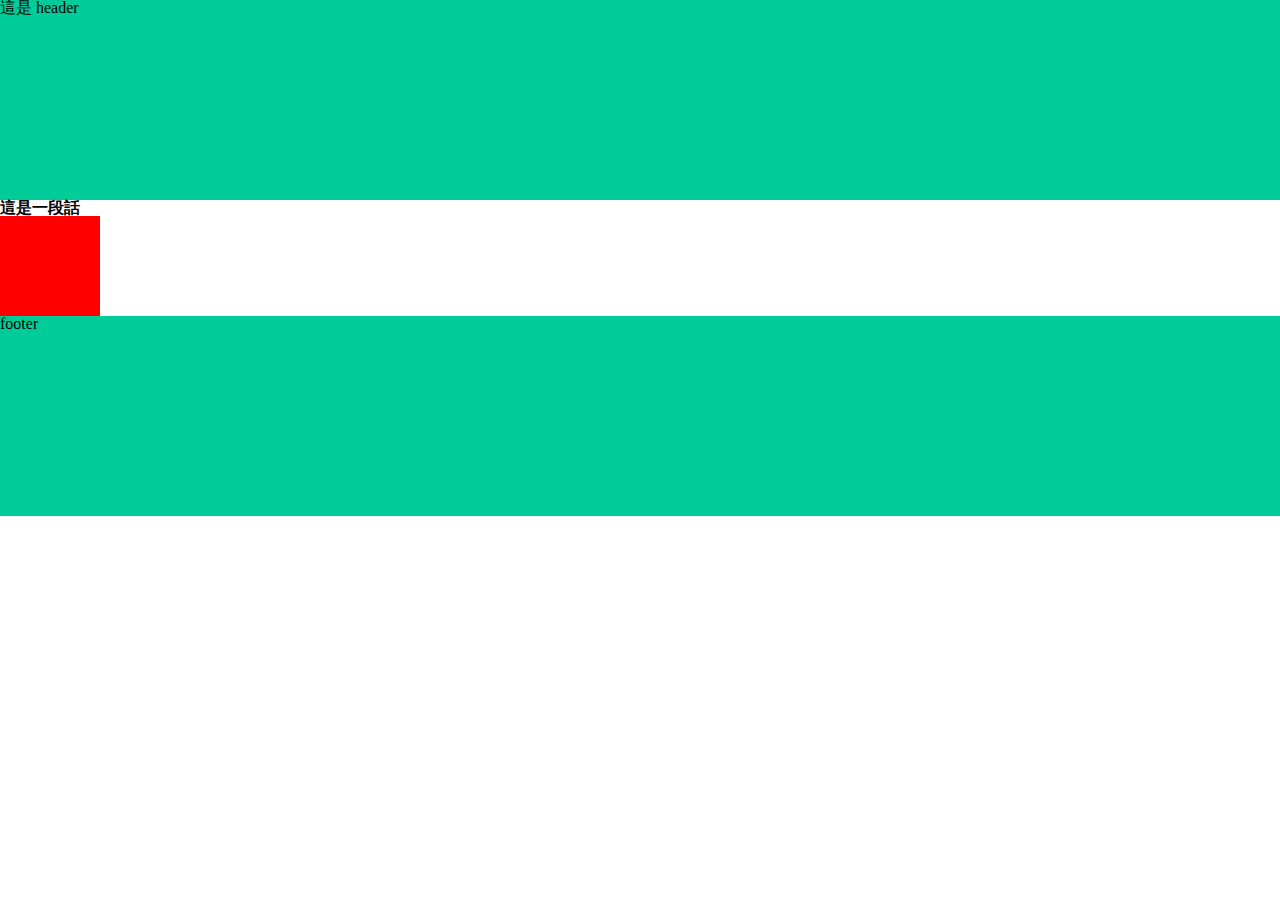
==== index.html @ 6df8971a "Update 2021-08-12T20:33:57.800Z" ====
<!DOCTYPE html>
<html lang="en">

<head>
  <meta charset="UTF-8">
  <meta name="viewport" content="width=device-width, initial-scale=1.0">
  <meta http-equiv="X-UA-Compatible" content="ie=edge">
  <title>首頁</title>
  <link rel="stylesheet" href="./assets/style/all.css">
</head>

<body>
  <header class="header">
    這是 header
  </header>

  
<h1>
  這是一段話
</h1>

<div class="box"></div>

  <footer class="footer">
    footer
  </footer>
  <script src="./assets/js/vendors.js"></script>
  <script src="./assets/js/all.js"></script>
</body>

</html>
---- assets/style/all.css ----
/*
html5doctor.com Reset Stylesheet
v1.6.1
Last Updated: 2010-09-17
Author: Richard Clark - http://richclarkdesign.com
Twitter: @rich_clark
*/
html, body, div, span, object, iframe,
h1, h2, h3, h4, h5, h6, p, blockquote, pre,
abbr, address, cite, code,
del, dfn, em, img, ins, kbd, q, samp,
small, strong, sub, sup, var,
b, i,
dl, dt, dd, ol, ul, li,
fieldset, form, label, legend,
table, caption, tbody, tfoot, thead, tr, th, td,
article, aside, canvas, details, figcaption, figure,
footer, header, hgroup, menu, nav, section, summary,
time, mark, audio, video {
  margin: 0;
  padding: 0;
  border: 0;
  outline: 0;
  font-size: 100%;
  vertical-align: baseline;
  background: transparent; }

body {
  line-height: 1; }

article, aside, details, figcaption, figure,
footer, header, hgroup, menu, nav, section {
  display: block; }

nav ul {
  list-style: none; }

blockquote, q {
  quotes: none; }

blockquote:before, blockquote:after,
q:before, q:after {
  content: '';
  content: none; }

a {
  margin: 0;
  padding: 0;
  font-size: 100%;
  vertical-align: baseline;
  background: transparent; }

/* change colours to suit your needs */
ins {
  background-color: #ff9;
  color: #000;
  text-decoration: none; }

/* change colours to suit your needs */
mark {
  background-color: #ff9;
  color: #000;
  font-style: italic;
  font-weight: bold; }

del {
  text-decoration: line-through; }

abbr[title], dfn[title] {
  border-bottom: 1px dotted;
  cursor: help; }

table {
  border-collapse: collapse;
  border-spacing: 0; }

/* change border colour to suit your needs */
hr {
  display: block;
  height: 1px;
  border: 0;
  border-top: 1px solid #cccccc;
  margin: 1em 0;
  padding: 0; }

input, select {
  vertical-align: middle; }

*, *::after, *::before {
  -webkit-box-sizing: border-box;
          box-sizing: border-box; }

.header {
  height: 200px;
  background-color: #00cc99; }

.footer {
  height: 200px;
  background-color: #00cc99; }

.box {
  width: 100px;
  height: 100px;
  background-color: red;
  display: -webkit-box;
  display: -ms-flexbox;
  display: flex;
  -webkit-transition: all 0.5s;
  -o-transition: all 0.5s;
  transition: all 0.5s; }
  .box:hover {
    width: 200px;
    background-color: #00cc99; }

/*# sourceMappingURL=all.css.map */
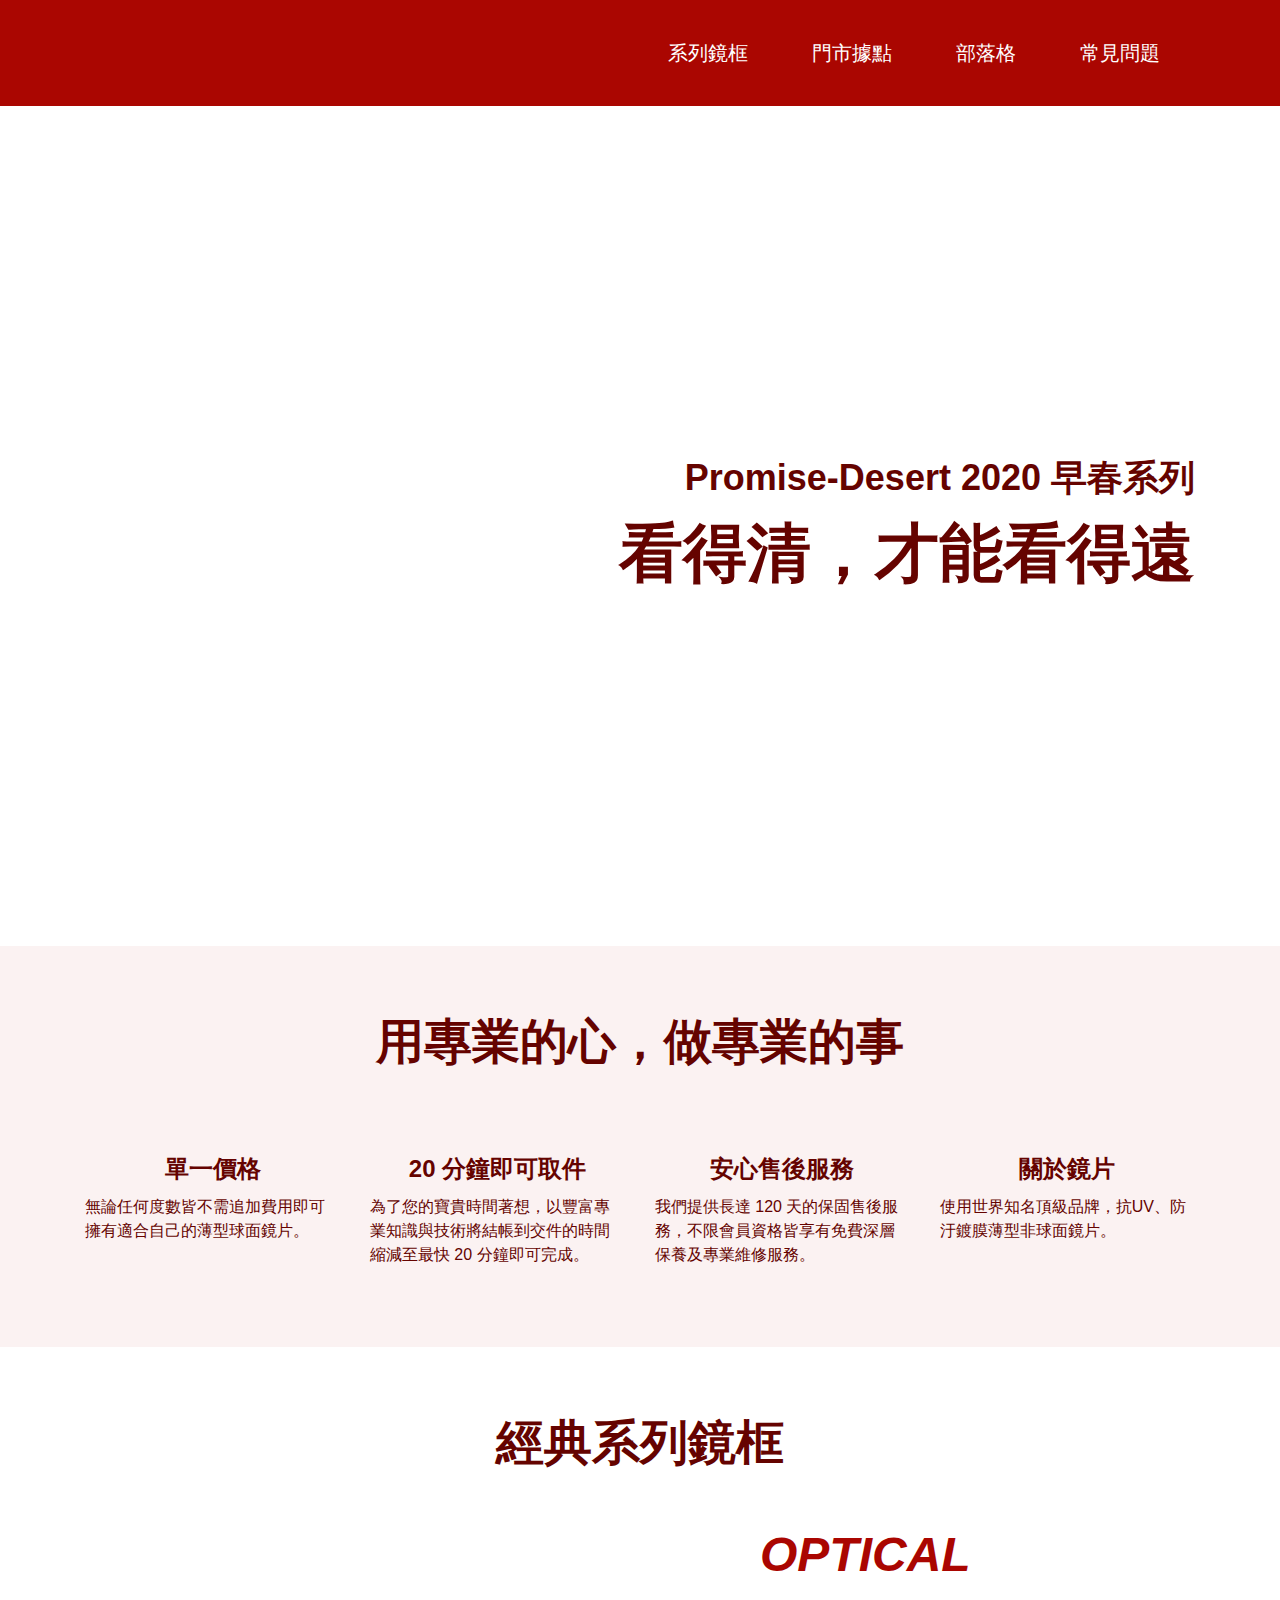
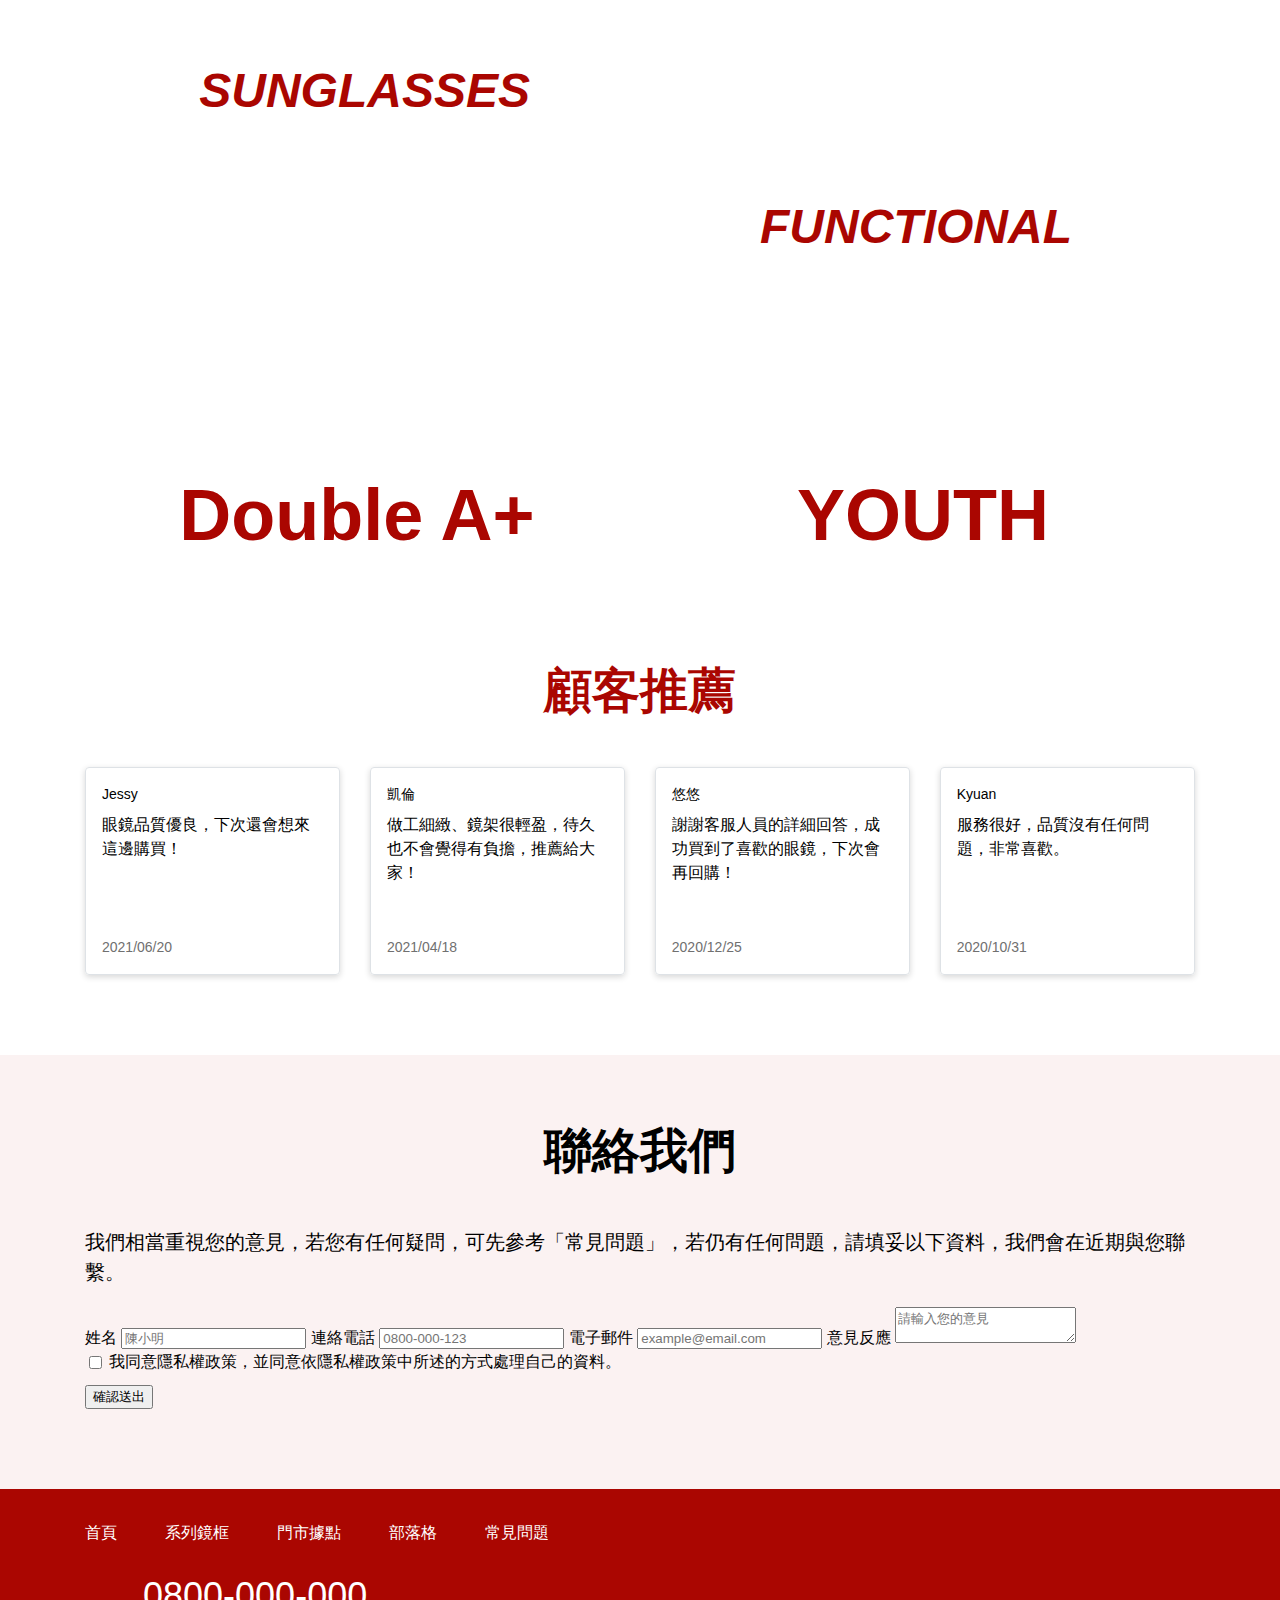
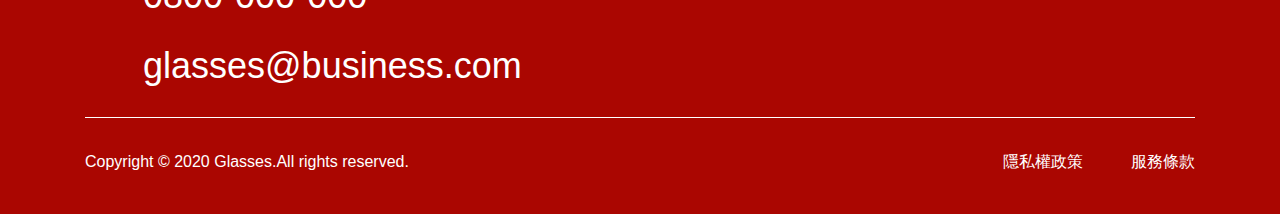
==== commit 73f0f267: "Update 2021-08-19T01:27:53.768Z" ====
--- a/index.html
+++ b/index.html
@@ -10,19 +10,211 @@
 </head>
 
 <body>
-  <header class="header">
-    這是 header
+  <header class="header d-f jc-sb ai-c fd-sm-c text-white">
+    <a class="logo" href="/index.html">
+      <img src="https://raw.githubusercontent.com/hexschool/webLayoutTraining1st/master/week3/logo.png" alt="">
+    </a>
+    <nav>
+      <ul class="menu d-f fxw-w text-center">
+        <li><a href="#">系列鏡框</a></li>
+        <li><a href="#">門市據點</a></li>
+        <li><a href="#">部落格</a></li>
+        <li><a href="#">常見問題</a></li>
+      </ul>
+    </nav>
   </header>
 
   
-<h1>
-  這是一段話
-</h1>
-
-<div class="box"></div>
-
-  <footer class="footer">
-    footer
+<!-- banner -->
+<div class="banner text-second-color">
+  <div class="container d-f fd-c jc-c ai-fe h-100">
+    <h3 class="h3">Promise-Desert 2020 早春系列</h3>
+    <h1 class="h1 fw-b">看得清，才能看得遠</h1>
+  </div>
+</div>
+
+<!-- profession -->
+<div class="profession text-center bgc-primary pt-30 pb-40">
+  <div class="container text-second-color">
+    <h2 class="h2 mb-24">用專業的心，做專業的事</h2>
+    <ul class="d-f jc-sb">
+      <li>
+        <img src="https://raw.githubusercontent.com/hexschool/webLayoutTraining1st/master/week3/icon-dollar.svg" alt="">
+        <h4 class="h4">單一價格</h4>
+        <p>無論任何度數皆不需追加費用即可擁有適合自己的薄型球面鏡片。</p>
+      </li>
+      <li>
+        <img src="https://raw.githubusercontent.com/hexschool/webLayoutTraining1st/master/week3/icon-clock.svg" alt="">
+        <h4 class="h4">20 分鐘即可取件</h4>
+        <p>為了您的寶貴時間著想，以豐富專業知識與技術將結帳到交件的時間縮減至最快 20 分鐘即可完成。</p>
+      </li>
+      <li>
+        <img src="https://raw.githubusercontent.com/hexschool/webLayoutTraining1st/master/week3/icon-heart.svg" alt="">
+        <h4 class="h4">安心售後服務</h4>
+        <p>我們提供長達 120 天的保固售後服務，不限會員資格皆享有免費深層保養及專業維修服務。</p>
+      </li>
+      <li>
+        <img src="https://raw.githubusercontent.com/hexschool/webLayoutTraining1st/master/week3/icon-glasses.svg" alt="">
+        <h4 class="h4">關於鏡片</h4>
+        <p>使用世界知名頂級品牌，抗UV、防汙鍍膜薄型非球面鏡片。</p>
+      </li>
+    </ul>
+  </div>
+</div>
+
+<!-- product -->
+<div class="container text-center pt-30 pb-40">
+  <h2 class="h2 text-second-color mb-20 fw-900">經典系列鏡框</h2>
+  <ul class="text-primary-color product">
+    <li class="mb-32 d-f jc-fs ai-c">
+      <img class="pic mr-15" src="https://raw.githubusercontent.com/hexschool/webLayoutTraining1st/master/week3/product-1.png" alt="">
+      <h2 class="h2 fs-i fw-900  d-f ai-c">
+        <img class="mr-5" src="https://raw.githubusercontent.com/hexschool/webLayoutTraining1st/master/week3/icon-diamond.svg" alt="">
+        OPTICAL
+      </h2>
+    </li>
+    <li class="mb-32 d-f fd-rr jc-fs ai-c">
+      <img class="pic" src="https://raw.githubusercontent.com/hexschool/webLayoutTraining1st/master/week3/product-2.png" alt="">
+      <h2 class="h2 fs-i mr-15 fw-900 d-f ai-c">
+        <img class="mr-5" src="https://raw.githubusercontent.com/hexschool/webLayoutTraining1st/master/week3/icon-sun.svg" alt="">
+        SUNGLASSES
+      </h2>
+    </li>
+    <li class="d-f jc-fs ai-c">
+      <img class="pic mr-15" src="https://raw.githubusercontent.com/hexschool/webLayoutTraining1st/master/week3/product-3.png" alt="">
+      <h2 class="h2 fs-i fw-900 d-f ai-c">
+        <img class="mr-5" src="https://raw.githubusercontent.com/hexschool/webLayoutTraining1st/master/week3/icon-thunder.svg" alt="">
+        FUNCTIONAL
+      </h2>
+    </li>
+  </ul>
+</div>
+
+<!-- design -->
+<div class="design">
+  <div class="container text-center pt-30 pb-40">
+    <h2 class="h2 text-white mb-20">聯名設計鏡框</h2>
+    <ul class="d-f jc-sb text-center text-primary-color">
+      <li class="fw-b">
+        <img src="https://hexschool.github.io/webLayoutTraining1st/week3/product-8.png" alt="">
+        <p>Double A+</p>
+      </li>
+      <li class="fw-b">
+        <img src="https://hexschool.github.io/webLayoutTraining1st/week3/product-9.png" alt="">
+        <p>YOUTH</p>
+      </li>
+    </ul>
+  </div>
+</div>
+
+<!-- customer -->
+<div class="container text-center pt-30 pb-40">
+  <h2 class="h2 mb-20 text-primary-color">顧客推薦</h2>
+  <ul class="d-f jc-sb">
+    <li class="card">
+      <img class="card-img-top" src="https://raw.githubusercontent.com/hexschool/webLayoutTraining1st/master/week3/rec-1.png" alt="">
+      <div class="card-body">
+        <div class="card-text">
+          <p class="card-title">Jessy</p>
+          <p>眼鏡品質優良，下次還會想來這邊購買！</p>
+        </div>
+        <p class="card-date">2021/06/20</p>
+      </div>
+    </li>
+    <li class="card">
+      <img class="card-img-top" src="https://raw.githubusercontent.com/hexschool/webLayoutTraining1st/master/week3/rec-2.png" alt="">
+      <div class="card-body">
+        <div class="card-text">
+          <p class="card-title">凱倫</p>
+          <p>做工細緻、鏡架很輕盈，待久也不會覺得有負擔，推薦給大家！</p>
+        </div>
+        <p class="card-date">2021/04/18</p>
+      </div>
+    </li>
+    <li class="card">
+      <img class="card-img-top" src="https://raw.githubusercontent.com/hexschool/webLayoutTraining1st/master/week3/rec-3.png" alt="">
+      <div class="card-body">
+        <div class="card-text">
+          <p class="card-title">悠悠</p>
+          <p>謝謝客服人員的詳細回答，成功買到了喜歡的眼鏡，下次會再回購！</p>
+        </div>
+        <p class="card-date">2020/12/25</p>
+      </div>
+    </li>
+    <li class="card">
+      <img class="card-img-top" src="https://raw.githubusercontent.com/hexschool/webLayoutTraining1st/master/week3/rec-4.png" alt="">
+      <div class="card-body">
+        <div class="card-text">
+          <p class="card-title">Kyuan</p>
+          <p>服務很好，品質沒有任何問題，非常喜歡。</p>
+        </div>
+        <p class="card-date">2020/10/31</p>
+      </div>
+    </li>
+  </ul>
+</div>
+
+<!-- contact us -->
+<div class="bgc-primary">
+  <div class="container pt-30 pb-40">
+    <h2 class="h2 text-center mb-20">聯絡我們</h2>
+    <p class="mb-10 h5">我們相當重視您的意見，若您有任何疑問，可先參考「常見問題」，若仍有任何問題，請填妥以下資料，我們會在近期與您聯繫。</p>
+      <form>
+        <fieldset>
+          <label for="name" class="f_size">姓名</label>
+          <input type="text" id="name" placeholder="陳小明">
+          <label for="tel" class="f_size">連絡電話</label>
+          <input type="tel" id="tel" placeholder="0800-000-123">
+          <label for="mail" class="f_size">電子郵件</label>
+          <input type="email" id="mail" placeholder="example@email.com">
+          <label for="contact-text" class="f_size">意見反應</label>
+          <textarea name="" id="contact-text" placeholder="請輸入您的意見"></textarea>
+          <div class="contact_checkbox mb-5">
+            <input type="checkbox" id="contact-check">
+            <label for="contact-check" class="contact_checkbox f_size">我同意隱私權政策，並同意依隱私權政策中所述的方式處理自己的資料。</label>
+          </div>
+          <div class="contact_btn_box">
+            <button type="submit" class="contact_btn f_size">確認送出</button>
+          </div>
+        </fieldset>
+      </form>
+  </div>
+</div>
+
+  <footer class="footer text-white">
+    <div class="container">
+      <div class="footer-content d-f jc-sb fxw-w fd-sm-rr mb-16 mb-md-12 ">
+        <ul class="footer-menu d-f ai-c ">
+          <li><a href="/index.html">首頁</a></li>
+          <li><a href="">系列鏡框</a></li>
+          <li><a href="">門市據點</a></li>
+          <li><a href="">部落格</a></li>
+          <li><a href="">常見問題</a></li>
+        </ul>
+        <ul class="footer-icon d-f">
+          <li><a href="#"><img src="https://raw.githubusercontent.com/hexschool/webLayoutTraining1st/master/week3/icon-fb.svg" alt=""></a></li>
+          <li><a href="#"><img src="https://raw.githubusercontent.com/hexschool/webLayoutTraining1st/master/week3/icon-ig.svg" alt=""></a></li>
+          <li><a href="#"><img src="https://raw.githubusercontent.com/hexschool/webLayoutTraining1st/master/week3/icon-line.svg" alt=""></a></li>
+        </ul>
+        <ul class="footer-contact py-12 pt-sm-0 pb-sm-12">
+          <li class="d-f ai-c mb-8 mb-md-6">
+            <img src="https://raw.githubusercontent.com/hexschool/webLayoutTraining1st/master/week3/icon-phone.svg" alt="">
+            <a href="tel:0800-000-000">0800-000-000</a>
+          </li>
+          <li class="d-f ai-c">
+            <img src="https://raw.githubusercontent.com/hexschool/webLayoutTraining1st/master/week3/icon-mail.svg" alt="">
+            <a href="mailto:glasses@business.com">glasses@business.com</a>
+          </li>
+        </ul>
+      </div>
+      <div class="footer-declaration d-f jc-sb fd-sm-c">
+        <p class="mb-sm-4">Copyright © 2020 Glasses.All rights reserved.</p>
+        <ul class="footer-term d-f fd-sm-c">
+          <li class="mr-24 mr-md-12 mb-sm-4"><a href="#">隱私權政策</a></li>
+          <li><a href="#">服務條款</a></li>
+        </ul>
+      </div>
+    </div>
   </footer>
   <script src="./assets/js/vendors.js"></script>
   <script src="./assets/js/all.js"></script>
--- a/assets/style/all.css
+++ b/assets/style/all.css
@@ -90,26 +90,4529 @@
   -webkit-box-sizing: border-box;
           box-sizing: border-box; }
 
-.header {
-  height: 200px;
-  background-color: #00cc99; }
-
-.footer {
-  height: 200px;
-  background-color: #00cc99; }
-
-.box {
-  width: 100px;
-  height: 100px;
-  background-color: red;
+/* color */
+/* font-size */
+/* space */
+*, *::after, *::before {
+  -webkit-box-sizing: border-box;
+          box-sizing: border-box; }
+
+body {
+  font-family: 'Roboto', 'Noto Sans TC', sans-serif;
+  font-weight: 400;
+  line-height: 1.5; }
+
+h1, h2, h3, h4, h5, h6 {
+  line-height: 1.2; }
+
+img {
+  display: block;
+  max-width: 100%;
+  height: auto; }
+
+a {
+  display: block;
+  text-decoration: none; }
+
+ol, ul {
+  list-style: none; }
+
+.card {
+  width: 23%;
+  position: relative;
   display: -webkit-box;
   display: -ms-flexbox;
   display: flex;
-  -webkit-transition: all 0.5s;
-  -o-transition: all 0.5s;
-  transition: all 0.5s; }
-  .box:hover {
-    width: 200px;
-    background-color: #00cc99; }
+  -webkit-box-orient: vertical;
+  -webkit-box-direction: normal;
+      -ms-flex-direction: column;
+          flex-direction: column;
+  word-wrap: break-word;
+  -webkit-box-shadow: 0px 2px 6px #00000029;
+          box-shadow: 0px 2px 6px #00000029;
+  border: 1px solid #DEE2E6;
+  border-radius: 4px;
+  text-align: left; }
+  .card-img-top {
+    width: 100%; }
+  .card-body {
+    padding: 1rem;
+    -webkit-box-flex: 1;
+        -ms-flex-positive: 1;
+            flex-grow: 1;
+    display: -webkit-box;
+    display: -ms-flexbox;
+    display: flex;
+    -webkit-box-orient: vertical;
+    -webkit-box-direction: normal;
+        -ms-flex-direction: column;
+            flex-direction: column;
+    -webkit-box-pack: justify;
+        -ms-flex-pack: justify;
+            justify-content: space-between; }
+  .card-text {
+    margin-bottom: 3.25rem; }
+  .card-title {
+    font-size: 0.875rem;
+    line-height: 21px;
+    margin-bottom: 0.5rem; }
+  .card-date {
+    font-size: 0.875rem;
+    line-height: 21px;
+    color: #707070; }
+
+/** color **/
+.text-white {
+  color: #ffffff; }
+
+.text-black {
+  color: #000000; }
+
+.text-primary-color {
+  color: #AA0601; }
+
+.text-second-color {
+  color: #650300; }
+
+/** background-color **/
+.bgc-primary {
+  background-color: #FBF2F2; }
+
+.d-f {
+  display: -webkit-box;
+  display: -ms-flexbox;
+  display: flex; }
+
+.fxw-w {
+  -ms-flex-wrap: wrap;
+      flex-wrap: wrap; }
+
+.fd-c {
+  -webkit-box-orient: vertical;
+  -webkit-box-direction: normal;
+      -ms-flex-direction: column;
+          flex-direction: column; }
+
+.fd-rr {
+  -webkit-box-orient: horizontal;
+  -webkit-box-direction: reverse;
+      -ms-flex-direction: row-reverse;
+          flex-direction: row-reverse; }
+
+.jc-c {
+  -webkit-box-pack: center;
+      -ms-flex-pack: center;
+          justify-content: center; }
+
+.jc-fs {
+  -webkit-box-pack: start;
+      -ms-flex-pack: start;
+          justify-content: flex-start; }
+
+.jc-sa {
+  -ms-flex-pack: distribute;
+      justify-content: space-around; }
+
+.jc-sb {
+  -webkit-box-pack: justify;
+      -ms-flex-pack: justify;
+          justify-content: space-between; }
+
+.ai-c {
+  -webkit-box-align: center;
+      -ms-flex-align: center;
+          align-items: center; }
+
+.ai-fe {
+  -webkit-box-align: end;
+      -ms-flex-align: end;
+          align-items: flex-end; }
+
+@media (max-width: 375px) {
+  .fd-sm-c {
+    -webkit-box-orient: vertical;
+    -webkit-box-direction: normal;
+        -ms-flex-direction: column;
+            flex-direction: column; }
+  .fd-sm-rr {
+    -webkit-box-orient: horizontal;
+    -webkit-box-direction: reverse;
+        -ms-flex-direction: row-reverse;
+            flex-direction: row-reverse; } }
+
+.fw-900 {
+  font-weight: 900; }
+
+.fw-b {
+  font-weight: bold; }
+
+.fs-i {
+  font-style: italic; }
+
+.h1 {
+  font-size: 4rem;
+  line-height: 96px; }
+
+.h2 {
+  font-size: 3rem;
+  line-height: 72px; }
+
+.h3 {
+  font-size: 2.25rem;
+  line-height: 54px; }
+
+.h4 {
+  font-size: 1.5rem;
+  line-height: 36px; }
+
+.h5 {
+  font-size: 1.25rem;
+  line-height: 30px; }
+
+.container {
+  max-width: 1140px;
+  padding: 0 15px;
+  margin: 0 auto; }
+
+.h-100 {
+  height: 100%; }
+
+@media (max-width: 768px) {
+  .container {
+    max-width: 690px;
+    margin: 0 auto; } }
+
+@media (max-width: 375px) {
+  .container {
+    max-width: 345px;
+    margin: 0 auto; } }
+
+.m-0-a {
+  margin: 0 auto; }
+
+.pt-0,
+.py-0 {
+  padding-top: 0rem; }
+
+.pb-0,
+.py-0 {
+  padding-bottom: 0rem; }
+
+.pl-0,
+.px-0 {
+  padding-left: 0rem; }
+
+.pr-0,
+.px-0 {
+  padding-right: 0rem; }
+
+.pt-1,
+.py-1 {
+  padding-top: 0.125rem; }
+
+.pb-1,
+.py-1 {
+  padding-bottom: 0.125rem; }
+
+.pl-1,
+.px-1 {
+  padding-left: 0.125rem; }
+
+.pr-1,
+.px-1 {
+  padding-right: 0.125rem; }
+
+.pt-2,
+.py-2 {
+  padding-top: 0.25rem; }
+
+.pb-2,
+.py-2 {
+  padding-bottom: 0.25rem; }
+
+.pl-2,
+.px-2 {
+  padding-left: 0.25rem; }
+
+.pr-2,
+.px-2 {
+  padding-right: 0.25rem; }
+
+.pt-3,
+.py-3 {
+  padding-top: 0.375rem; }
+
+.pb-3,
+.py-3 {
+  padding-bottom: 0.375rem; }
+
+.pl-3,
+.px-3 {
+  padding-left: 0.375rem; }
+
+.pr-3,
+.px-3 {
+  padding-right: 0.375rem; }
+
+.pt-4,
+.py-4 {
+  padding-top: 0.5rem; }
+
+.pb-4,
+.py-4 {
+  padding-bottom: 0.5rem; }
+
+.pl-4,
+.px-4 {
+  padding-left: 0.5rem; }
+
+.pr-4,
+.px-4 {
+  padding-right: 0.5rem; }
+
+.pt-5,
+.py-5 {
+  padding-top: 0.625rem; }
+
+.pb-5,
+.py-5 {
+  padding-bottom: 0.625rem; }
+
+.pl-5,
+.px-5 {
+  padding-left: 0.625rem; }
+
+.pr-5,
+.px-5 {
+  padding-right: 0.625rem; }
+
+.pt-6,
+.py-6 {
+  padding-top: 0.75rem; }
+
+.pb-6,
+.py-6 {
+  padding-bottom: 0.75rem; }
+
+.pl-6,
+.px-6 {
+  padding-left: 0.75rem; }
+
+.pr-6,
+.px-6 {
+  padding-right: 0.75rem; }
+
+.pt-7,
+.py-7 {
+  padding-top: 0.875rem; }
+
+.pb-7,
+.py-7 {
+  padding-bottom: 0.875rem; }
+
+.pl-7,
+.px-7 {
+  padding-left: 0.875rem; }
+
+.pr-7,
+.px-7 {
+  padding-right: 0.875rem; }
+
+.pt-8,
+.py-8 {
+  padding-top: 1rem; }
+
+.pb-8,
+.py-8 {
+  padding-bottom: 1rem; }
+
+.pl-8,
+.px-8 {
+  padding-left: 1rem; }
+
+.pr-8,
+.px-8 {
+  padding-right: 1rem; }
+
+.pt-9,
+.py-9 {
+  padding-top: 1.125rem; }
+
+.pb-9,
+.py-9 {
+  padding-bottom: 1.125rem; }
+
+.pl-9,
+.px-9 {
+  padding-left: 1.125rem; }
+
+.pr-9,
+.px-9 {
+  padding-right: 1.125rem; }
+
+.pt-10,
+.py-10 {
+  padding-top: 1.25rem; }
+
+.pb-10,
+.py-10 {
+  padding-bottom: 1.25rem; }
+
+.pl-10,
+.px-10 {
+  padding-left: 1.25rem; }
+
+.pr-10,
+.px-10 {
+  padding-right: 1.25rem; }
+
+.pt-11,
+.py-11 {
+  padding-top: 1.375rem; }
+
+.pb-11,
+.py-11 {
+  padding-bottom: 1.375rem; }
+
+.pl-11,
+.px-11 {
+  padding-left: 1.375rem; }
+
+.pr-11,
+.px-11 {
+  padding-right: 1.375rem; }
+
+.pt-12,
+.py-12 {
+  padding-top: 1.5rem; }
+
+.pb-12,
+.py-12 {
+  padding-bottom: 1.5rem; }
+
+.pl-12,
+.px-12 {
+  padding-left: 1.5rem; }
+
+.pr-12,
+.px-12 {
+  padding-right: 1.5rem; }
+
+.pt-13,
+.py-13 {
+  padding-top: 1.625rem; }
+
+.pb-13,
+.py-13 {
+  padding-bottom: 1.625rem; }
+
+.pl-13,
+.px-13 {
+  padding-left: 1.625rem; }
+
+.pr-13,
+.px-13 {
+  padding-right: 1.625rem; }
+
+.pt-14,
+.py-14 {
+  padding-top: 1.75rem; }
+
+.pb-14,
+.py-14 {
+  padding-bottom: 1.75rem; }
+
+.pl-14,
+.px-14 {
+  padding-left: 1.75rem; }
+
+.pr-14,
+.px-14 {
+  padding-right: 1.75rem; }
+
+.pt-15,
+.py-15 {
+  padding-top: 1.875rem; }
+
+.pb-15,
+.py-15 {
+  padding-bottom: 1.875rem; }
+
+.pl-15,
+.px-15 {
+  padding-left: 1.875rem; }
+
+.pr-15,
+.px-15 {
+  padding-right: 1.875rem; }
+
+.pt-16,
+.py-16 {
+  padding-top: 2rem; }
+
+.pb-16,
+.py-16 {
+  padding-bottom: 2rem; }
+
+.pl-16,
+.px-16 {
+  padding-left: 2rem; }
+
+.pr-16,
+.px-16 {
+  padding-right: 2rem; }
+
+.pt-17,
+.py-17 {
+  padding-top: 2.125rem; }
+
+.pb-17,
+.py-17 {
+  padding-bottom: 2.125rem; }
+
+.pl-17,
+.px-17 {
+  padding-left: 2.125rem; }
+
+.pr-17,
+.px-17 {
+  padding-right: 2.125rem; }
+
+.pt-18,
+.py-18 {
+  padding-top: 2.25rem; }
+
+.pb-18,
+.py-18 {
+  padding-bottom: 2.25rem; }
+
+.pl-18,
+.px-18 {
+  padding-left: 2.25rem; }
+
+.pr-18,
+.px-18 {
+  padding-right: 2.25rem; }
+
+.pt-19,
+.py-19 {
+  padding-top: 2.375rem; }
+
+.pb-19,
+.py-19 {
+  padding-bottom: 2.375rem; }
+
+.pl-19,
+.px-19 {
+  padding-left: 2.375rem; }
+
+.pr-19,
+.px-19 {
+  padding-right: 2.375rem; }
+
+.pt-20,
+.py-20 {
+  padding-top: 2.5rem; }
+
+.pb-20,
+.py-20 {
+  padding-bottom: 2.5rem; }
+
+.pl-20,
+.px-20 {
+  padding-left: 2.5rem; }
+
+.pr-20,
+.px-20 {
+  padding-right: 2.5rem; }
+
+.pt-21,
+.py-21 {
+  padding-top: 2.625rem; }
+
+.pb-21,
+.py-21 {
+  padding-bottom: 2.625rem; }
+
+.pl-21,
+.px-21 {
+  padding-left: 2.625rem; }
+
+.pr-21,
+.px-21 {
+  padding-right: 2.625rem; }
+
+.pt-22,
+.py-22 {
+  padding-top: 2.75rem; }
+
+.pb-22,
+.py-22 {
+  padding-bottom: 2.75rem; }
+
+.pl-22,
+.px-22 {
+  padding-left: 2.75rem; }
+
+.pr-22,
+.px-22 {
+  padding-right: 2.75rem; }
+
+.pt-23,
+.py-23 {
+  padding-top: 2.875rem; }
+
+.pb-23,
+.py-23 {
+  padding-bottom: 2.875rem; }
+
+.pl-23,
+.px-23 {
+  padding-left: 2.875rem; }
+
+.pr-23,
+.px-23 {
+  padding-right: 2.875rem; }
+
+.pt-24,
+.py-24 {
+  padding-top: 3rem; }
+
+.pb-24,
+.py-24 {
+  padding-bottom: 3rem; }
+
+.pl-24,
+.px-24 {
+  padding-left: 3rem; }
+
+.pr-24,
+.px-24 {
+  padding-right: 3rem; }
+
+.pt-25,
+.py-25 {
+  padding-top: 3.125rem; }
+
+.pb-25,
+.py-25 {
+  padding-bottom: 3.125rem; }
+
+.pl-25,
+.px-25 {
+  padding-left: 3.125rem; }
+
+.pr-25,
+.px-25 {
+  padding-right: 3.125rem; }
+
+.pt-26,
+.py-26 {
+  padding-top: 3.25rem; }
+
+.pb-26,
+.py-26 {
+  padding-bottom: 3.25rem; }
+
+.pl-26,
+.px-26 {
+  padding-left: 3.25rem; }
+
+.pr-26,
+.px-26 {
+  padding-right: 3.25rem; }
+
+.pt-27,
+.py-27 {
+  padding-top: 3.375rem; }
+
+.pb-27,
+.py-27 {
+  padding-bottom: 3.375rem; }
+
+.pl-27,
+.px-27 {
+  padding-left: 3.375rem; }
+
+.pr-27,
+.px-27 {
+  padding-right: 3.375rem; }
+
+.pt-28,
+.py-28 {
+  padding-top: 3.5rem; }
+
+.pb-28,
+.py-28 {
+  padding-bottom: 3.5rem; }
+
+.pl-28,
+.px-28 {
+  padding-left: 3.5rem; }
+
+.pr-28,
+.px-28 {
+  padding-right: 3.5rem; }
+
+.pt-29,
+.py-29 {
+  padding-top: 3.625rem; }
+
+.pb-29,
+.py-29 {
+  padding-bottom: 3.625rem; }
+
+.pl-29,
+.px-29 {
+  padding-left: 3.625rem; }
+
+.pr-29,
+.px-29 {
+  padding-right: 3.625rem; }
+
+.pt-30,
+.py-30 {
+  padding-top: 3.75rem; }
+
+.pb-30,
+.py-30 {
+  padding-bottom: 3.75rem; }
+
+.pl-30,
+.px-30 {
+  padding-left: 3.75rem; }
+
+.pr-30,
+.px-30 {
+  padding-right: 3.75rem; }
+
+.pt-31,
+.py-31 {
+  padding-top: 3.875rem; }
+
+.pb-31,
+.py-31 {
+  padding-bottom: 3.875rem; }
+
+.pl-31,
+.px-31 {
+  padding-left: 3.875rem; }
+
+.pr-31,
+.px-31 {
+  padding-right: 3.875rem; }
+
+.pt-32,
+.py-32 {
+  padding-top: 4rem; }
+
+.pb-32,
+.py-32 {
+  padding-bottom: 4rem; }
+
+.pl-32,
+.px-32 {
+  padding-left: 4rem; }
+
+.pr-32,
+.px-32 {
+  padding-right: 4rem; }
+
+.pt-33,
+.py-33 {
+  padding-top: 4.125rem; }
+
+.pb-33,
+.py-33 {
+  padding-bottom: 4.125rem; }
+
+.pl-33,
+.px-33 {
+  padding-left: 4.125rem; }
+
+.pr-33,
+.px-33 {
+  padding-right: 4.125rem; }
+
+.pt-34,
+.py-34 {
+  padding-top: 4.25rem; }
+
+.pb-34,
+.py-34 {
+  padding-bottom: 4.25rem; }
+
+.pl-34,
+.px-34 {
+  padding-left: 4.25rem; }
+
+.pr-34,
+.px-34 {
+  padding-right: 4.25rem; }
+
+.pt-35,
+.py-35 {
+  padding-top: 4.375rem; }
+
+.pb-35,
+.py-35 {
+  padding-bottom: 4.375rem; }
+
+.pl-35,
+.px-35 {
+  padding-left: 4.375rem; }
+
+.pr-35,
+.px-35 {
+  padding-right: 4.375rem; }
+
+.pt-36,
+.py-36 {
+  padding-top: 4.5rem; }
+
+.pb-36,
+.py-36 {
+  padding-bottom: 4.5rem; }
+
+.pl-36,
+.px-36 {
+  padding-left: 4.5rem; }
+
+.pr-36,
+.px-36 {
+  padding-right: 4.5rem; }
+
+.pt-37,
+.py-37 {
+  padding-top: 4.625rem; }
+
+.pb-37,
+.py-37 {
+  padding-bottom: 4.625rem; }
+
+.pl-37,
+.px-37 {
+  padding-left: 4.625rem; }
+
+.pr-37,
+.px-37 {
+  padding-right: 4.625rem; }
+
+.pt-38,
+.py-38 {
+  padding-top: 4.75rem; }
+
+.pb-38,
+.py-38 {
+  padding-bottom: 4.75rem; }
+
+.pl-38,
+.px-38 {
+  padding-left: 4.75rem; }
+
+.pr-38,
+.px-38 {
+  padding-right: 4.75rem; }
+
+.pt-39,
+.py-39 {
+  padding-top: 4.875rem; }
+
+.pb-39,
+.py-39 {
+  padding-bottom: 4.875rem; }
+
+.pl-39,
+.px-39 {
+  padding-left: 4.875rem; }
+
+.pr-39,
+.px-39 {
+  padding-right: 4.875rem; }
+
+.pt-40,
+.py-40 {
+  padding-top: 5rem; }
+
+.pb-40,
+.py-40 {
+  padding-bottom: 5rem; }
+
+.pl-40,
+.px-40 {
+  padding-left: 5rem; }
+
+.pr-40,
+.px-40 {
+  padding-right: 5rem; }
+
+.pt-41,
+.py-41 {
+  padding-top: 5.125rem; }
+
+.pb-41,
+.py-41 {
+  padding-bottom: 5.125rem; }
+
+.pl-41,
+.px-41 {
+  padding-left: 5.125rem; }
+
+.pr-41,
+.px-41 {
+  padding-right: 5.125rem; }
+
+.pt-42,
+.py-42 {
+  padding-top: 5.25rem; }
+
+.pb-42,
+.py-42 {
+  padding-bottom: 5.25rem; }
+
+.pl-42,
+.px-42 {
+  padding-left: 5.25rem; }
+
+.pr-42,
+.px-42 {
+  padding-right: 5.25rem; }
+
+.pt-43,
+.py-43 {
+  padding-top: 5.375rem; }
+
+.pb-43,
+.py-43 {
+  padding-bottom: 5.375rem; }
+
+.pl-43,
+.px-43 {
+  padding-left: 5.375rem; }
+
+.pr-43,
+.px-43 {
+  padding-right: 5.375rem; }
+
+.pt-44,
+.py-44 {
+  padding-top: 5.5rem; }
+
+.pb-44,
+.py-44 {
+  padding-bottom: 5.5rem; }
+
+.pl-44,
+.px-44 {
+  padding-left: 5.5rem; }
+
+.pr-44,
+.px-44 {
+  padding-right: 5.5rem; }
+
+.pt-45,
+.py-45 {
+  padding-top: 5.625rem; }
+
+.pb-45,
+.py-45 {
+  padding-bottom: 5.625rem; }
+
+.pl-45,
+.px-45 {
+  padding-left: 5.625rem; }
+
+.pr-45,
+.px-45 {
+  padding-right: 5.625rem; }
+
+.pt-46,
+.py-46 {
+  padding-top: 5.75rem; }
+
+.pb-46,
+.py-46 {
+  padding-bottom: 5.75rem; }
+
+.pl-46,
+.px-46 {
+  padding-left: 5.75rem; }
+
+.pr-46,
+.px-46 {
+  padding-right: 5.75rem; }
+
+.pt-47,
+.py-47 {
+  padding-top: 5.875rem; }
+
+.pb-47,
+.py-47 {
+  padding-bottom: 5.875rem; }
+
+.pl-47,
+.px-47 {
+  padding-left: 5.875rem; }
+
+.pr-47,
+.px-47 {
+  padding-right: 5.875rem; }
+
+.pt-48,
+.py-48 {
+  padding-top: 6rem; }
+
+.pb-48,
+.py-48 {
+  padding-bottom: 6rem; }
+
+.pl-48,
+.px-48 {
+  padding-left: 6rem; }
+
+.pr-48,
+.px-48 {
+  padding-right: 6rem; }
+
+.pt-49,
+.py-49 {
+  padding-top: 6.125rem; }
+
+.pb-49,
+.py-49 {
+  padding-bottom: 6.125rem; }
+
+.pl-49,
+.px-49 {
+  padding-left: 6.125rem; }
+
+.pr-49,
+.px-49 {
+  padding-right: 6.125rem; }
+
+.pt-50,
+.py-50 {
+  padding-top: 6.25rem; }
+
+.pb-50,
+.py-50 {
+  padding-bottom: 6.25rem; }
+
+.pl-50,
+.px-50 {
+  padding-left: 6.25rem; }
+
+.pr-50,
+.px-50 {
+  padding-right: 6.25rem; }
+
+.pt-51,
+.py-51 {
+  padding-top: 6.375rem; }
+
+.pb-51,
+.py-51 {
+  padding-bottom: 6.375rem; }
+
+.pl-51,
+.px-51 {
+  padding-left: 6.375rem; }
+
+.pr-51,
+.px-51 {
+  padding-right: 6.375rem; }
+
+.pt-52,
+.py-52 {
+  padding-top: 6.5rem; }
+
+.pb-52,
+.py-52 {
+  padding-bottom: 6.5rem; }
+
+.pl-52,
+.px-52 {
+  padding-left: 6.5rem; }
+
+.pr-52,
+.px-52 {
+  padding-right: 6.5rem; }
+
+.pt-53,
+.py-53 {
+  padding-top: 6.625rem; }
+
+.pb-53,
+.py-53 {
+  padding-bottom: 6.625rem; }
+
+.pl-53,
+.px-53 {
+  padding-left: 6.625rem; }
+
+.pr-53,
+.px-53 {
+  padding-right: 6.625rem; }
+
+.pt-54,
+.py-54 {
+  padding-top: 6.75rem; }
+
+.pb-54,
+.py-54 {
+  padding-bottom: 6.75rem; }
+
+.pl-54,
+.px-54 {
+  padding-left: 6.75rem; }
+
+.pr-54,
+.px-54 {
+  padding-right: 6.75rem; }
+
+.pt-55,
+.py-55 {
+  padding-top: 6.875rem; }
+
+.pb-55,
+.py-55 {
+  padding-bottom: 6.875rem; }
+
+.pl-55,
+.px-55 {
+  padding-left: 6.875rem; }
+
+.pr-55,
+.px-55 {
+  padding-right: 6.875rem; }
+
+.pt-56,
+.py-56 {
+  padding-top: 7rem; }
+
+.pb-56,
+.py-56 {
+  padding-bottom: 7rem; }
+
+.pl-56,
+.px-56 {
+  padding-left: 7rem; }
+
+.pr-56,
+.px-56 {
+  padding-right: 7rem; }
+
+.pt-57,
+.py-57 {
+  padding-top: 7.125rem; }
+
+.pb-57,
+.py-57 {
+  padding-bottom: 7.125rem; }
+
+.pl-57,
+.px-57 {
+  padding-left: 7.125rem; }
+
+.pr-57,
+.px-57 {
+  padding-right: 7.125rem; }
+
+.pt-58,
+.py-58 {
+  padding-top: 7.25rem; }
+
+.pb-58,
+.py-58 {
+  padding-bottom: 7.25rem; }
+
+.pl-58,
+.px-58 {
+  padding-left: 7.25rem; }
+
+.pr-58,
+.px-58 {
+  padding-right: 7.25rem; }
+
+.pt-59,
+.py-59 {
+  padding-top: 7.375rem; }
+
+.pb-59,
+.py-59 {
+  padding-bottom: 7.375rem; }
+
+.pl-59,
+.px-59 {
+  padding-left: 7.375rem; }
+
+.pr-59,
+.px-59 {
+  padding-right: 7.375rem; }
+
+.pt-60,
+.py-60 {
+  padding-top: 7.5rem; }
+
+.pb-60,
+.py-60 {
+  padding-bottom: 7.5rem; }
+
+.pl-60,
+.px-60 {
+  padding-left: 7.5rem; }
+
+.pr-60,
+.px-60 {
+  padding-right: 7.5rem; }
+
+.pt-61,
+.py-61 {
+  padding-top: 7.625rem; }
+
+.pb-61,
+.py-61 {
+  padding-bottom: 7.625rem; }
+
+.pl-61,
+.px-61 {
+  padding-left: 7.625rem; }
+
+.pr-61,
+.px-61 {
+  padding-right: 7.625rem; }
+
+.pt-62,
+.py-62 {
+  padding-top: 7.75rem; }
+
+.pb-62,
+.py-62 {
+  padding-bottom: 7.75rem; }
+
+.pl-62,
+.px-62 {
+  padding-left: 7.75rem; }
+
+.pr-62,
+.px-62 {
+  padding-right: 7.75rem; }
+
+.pt-63,
+.py-63 {
+  padding-top: 7.875rem; }
+
+.pb-63,
+.py-63 {
+  padding-bottom: 7.875rem; }
+
+.pl-63,
+.px-63 {
+  padding-left: 7.875rem; }
+
+.pr-63,
+.px-63 {
+  padding-right: 7.875rem; }
+
+.pt-64,
+.py-64 {
+  padding-top: 8rem; }
+
+.pb-64,
+.py-64 {
+  padding-bottom: 8rem; }
+
+.pl-64,
+.px-64 {
+  padding-left: 8rem; }
+
+.pr-64,
+.px-64 {
+  padding-right: 8rem; }
+
+.pt-65,
+.py-65 {
+  padding-top: 8.125rem; }
+
+.pb-65,
+.py-65 {
+  padding-bottom: 8.125rem; }
+
+.pl-65,
+.px-65 {
+  padding-left: 8.125rem; }
+
+.pr-65,
+.px-65 {
+  padding-right: 8.125rem; }
+
+.pt-66,
+.py-66 {
+  padding-top: 8.25rem; }
+
+.pb-66,
+.py-66 {
+  padding-bottom: 8.25rem; }
+
+.pl-66,
+.px-66 {
+  padding-left: 8.25rem; }
+
+.pr-66,
+.px-66 {
+  padding-right: 8.25rem; }
+
+.pt-67,
+.py-67 {
+  padding-top: 8.375rem; }
+
+.pb-67,
+.py-67 {
+  padding-bottom: 8.375rem; }
+
+.pl-67,
+.px-67 {
+  padding-left: 8.375rem; }
+
+.pr-67,
+.px-67 {
+  padding-right: 8.375rem; }
+
+.pt-68,
+.py-68 {
+  padding-top: 8.5rem; }
+
+.pb-68,
+.py-68 {
+  padding-bottom: 8.5rem; }
+
+.pl-68,
+.px-68 {
+  padding-left: 8.5rem; }
+
+.pr-68,
+.px-68 {
+  padding-right: 8.5rem; }
+
+.pt-69,
+.py-69 {
+  padding-top: 8.625rem; }
+
+.pb-69,
+.py-69 {
+  padding-bottom: 8.625rem; }
+
+.pl-69,
+.px-69 {
+  padding-left: 8.625rem; }
+
+.pr-69,
+.px-69 {
+  padding-right: 8.625rem; }
+
+.pt-70,
+.py-70 {
+  padding-top: 8.75rem; }
+
+.pb-70,
+.py-70 {
+  padding-bottom: 8.75rem; }
+
+.pl-70,
+.px-70 {
+  padding-left: 8.75rem; }
+
+.pr-70,
+.px-70 {
+  padding-right: 8.75rem; }
+
+.pt-71,
+.py-71 {
+  padding-top: 8.875rem; }
+
+.pb-71,
+.py-71 {
+  padding-bottom: 8.875rem; }
+
+.pl-71,
+.px-71 {
+  padding-left: 8.875rem; }
+
+.pr-71,
+.px-71 {
+  padding-right: 8.875rem; }
+
+.pt-72,
+.py-72 {
+  padding-top: 9rem; }
+
+.pb-72,
+.py-72 {
+  padding-bottom: 9rem; }
+
+.pl-72,
+.px-72 {
+  padding-left: 9rem; }
+
+.pr-72,
+.px-72 {
+  padding-right: 9rem; }
+
+.pt-73,
+.py-73 {
+  padding-top: 9.125rem; }
+
+.pb-73,
+.py-73 {
+  padding-bottom: 9.125rem; }
+
+.pl-73,
+.px-73 {
+  padding-left: 9.125rem; }
+
+.pr-73,
+.px-73 {
+  padding-right: 9.125rem; }
+
+.pt-74,
+.py-74 {
+  padding-top: 9.25rem; }
+
+.pb-74,
+.py-74 {
+  padding-bottom: 9.25rem; }
+
+.pl-74,
+.px-74 {
+  padding-left: 9.25rem; }
+
+.pr-74,
+.px-74 {
+  padding-right: 9.25rem; }
+
+.pt-75,
+.py-75 {
+  padding-top: 9.375rem; }
+
+.pb-75,
+.py-75 {
+  padding-bottom: 9.375rem; }
+
+.pl-75,
+.px-75 {
+  padding-left: 9.375rem; }
+
+.pr-75,
+.px-75 {
+  padding-right: 9.375rem; }
+
+.pt-76,
+.py-76 {
+  padding-top: 9.5rem; }
+
+.pb-76,
+.py-76 {
+  padding-bottom: 9.5rem; }
+
+.pl-76,
+.px-76 {
+  padding-left: 9.5rem; }
+
+.pr-76,
+.px-76 {
+  padding-right: 9.5rem; }
+
+.pt-77,
+.py-77 {
+  padding-top: 9.625rem; }
+
+.pb-77,
+.py-77 {
+  padding-bottom: 9.625rem; }
+
+.pl-77,
+.px-77 {
+  padding-left: 9.625rem; }
+
+.pr-77,
+.px-77 {
+  padding-right: 9.625rem; }
+
+.pt-78,
+.py-78 {
+  padding-top: 9.75rem; }
+
+.pb-78,
+.py-78 {
+  padding-bottom: 9.75rem; }
+
+.pl-78,
+.px-78 {
+  padding-left: 9.75rem; }
+
+.pr-78,
+.px-78 {
+  padding-right: 9.75rem; }
+
+.pt-79,
+.py-79 {
+  padding-top: 9.875rem; }
+
+.pb-79,
+.py-79 {
+  padding-bottom: 9.875rem; }
+
+.pl-79,
+.px-79 {
+  padding-left: 9.875rem; }
+
+.pr-79,
+.px-79 {
+  padding-right: 9.875rem; }
+
+.pt-80,
+.py-80 {
+  padding-top: 10rem; }
+
+.pb-80,
+.py-80 {
+  padding-bottom: 10rem; }
+
+.pl-80,
+.px-80 {
+  padding-left: 10rem; }
+
+.pr-80,
+.px-80 {
+  padding-right: 10rem; }
+
+.pt-81,
+.py-81 {
+  padding-top: 10.125rem; }
+
+.pb-81,
+.py-81 {
+  padding-bottom: 10.125rem; }
+
+.pl-81,
+.px-81 {
+  padding-left: 10.125rem; }
+
+.pr-81,
+.px-81 {
+  padding-right: 10.125rem; }
+
+.pt-82,
+.py-82 {
+  padding-top: 10.25rem; }
+
+.pb-82,
+.py-82 {
+  padding-bottom: 10.25rem; }
+
+.pl-82,
+.px-82 {
+  padding-left: 10.25rem; }
+
+.pr-82,
+.px-82 {
+  padding-right: 10.25rem; }
+
+.pt-83,
+.py-83 {
+  padding-top: 10.375rem; }
+
+.pb-83,
+.py-83 {
+  padding-bottom: 10.375rem; }
+
+.pl-83,
+.px-83 {
+  padding-left: 10.375rem; }
+
+.pr-83,
+.px-83 {
+  padding-right: 10.375rem; }
+
+.pt-84,
+.py-84 {
+  padding-top: 10.5rem; }
+
+.pb-84,
+.py-84 {
+  padding-bottom: 10.5rem; }
+
+.pl-84,
+.px-84 {
+  padding-left: 10.5rem; }
+
+.pr-84,
+.px-84 {
+  padding-right: 10.5rem; }
+
+.pt-85,
+.py-85 {
+  padding-top: 10.625rem; }
+
+.pb-85,
+.py-85 {
+  padding-bottom: 10.625rem; }
+
+.pl-85,
+.px-85 {
+  padding-left: 10.625rem; }
+
+.pr-85,
+.px-85 {
+  padding-right: 10.625rem; }
+
+.pt-86,
+.py-86 {
+  padding-top: 10.75rem; }
+
+.pb-86,
+.py-86 {
+  padding-bottom: 10.75rem; }
+
+.pl-86,
+.px-86 {
+  padding-left: 10.75rem; }
+
+.pr-86,
+.px-86 {
+  padding-right: 10.75rem; }
+
+.pt-87,
+.py-87 {
+  padding-top: 10.875rem; }
+
+.pb-87,
+.py-87 {
+  padding-bottom: 10.875rem; }
+
+.pl-87,
+.px-87 {
+  padding-left: 10.875rem; }
+
+.pr-87,
+.px-87 {
+  padding-right: 10.875rem; }
+
+.pt-88,
+.py-88 {
+  padding-top: 11rem; }
+
+.pb-88,
+.py-88 {
+  padding-bottom: 11rem; }
+
+.pl-88,
+.px-88 {
+  padding-left: 11rem; }
+
+.pr-88,
+.px-88 {
+  padding-right: 11rem; }
+
+.pt-89,
+.py-89 {
+  padding-top: 11.125rem; }
+
+.pb-89,
+.py-89 {
+  padding-bottom: 11.125rem; }
+
+.pl-89,
+.px-89 {
+  padding-left: 11.125rem; }
+
+.pr-89,
+.px-89 {
+  padding-right: 11.125rem; }
+
+.pt-90,
+.py-90 {
+  padding-top: 11.25rem; }
+
+.pb-90,
+.py-90 {
+  padding-bottom: 11.25rem; }
+
+.pl-90,
+.px-90 {
+  padding-left: 11.25rem; }
+
+.pr-90,
+.px-90 {
+  padding-right: 11.25rem; }
+
+@media (max-width: 768px) {
+  .pt-md-0,
+  .py-md-0 {
+    padding-top: 0rem; }
+  .pb-md-0,
+  .py-md-0 {
+    padding-bottom: 0rem; }
+  .pl-md-0,
+  .px-md-0 {
+    padding-left: 0rem; }
+  .pr-md-0,
+  .px-md-0 {
+    padding-right: 0rem; }
+  .pt-md-1,
+  .py-md-1 {
+    padding-top: 0.125rem; }
+  .pb-md-1,
+  .py-md-1 {
+    padding-bottom: 0.125rem; }
+  .pl-md-1,
+  .px-md-1 {
+    padding-left: 0.125rem; }
+  .pr-md-1,
+  .px-md-1 {
+    padding-right: 0.125rem; }
+  .pt-md-2,
+  .py-md-2 {
+    padding-top: 0.25rem; }
+  .pb-md-2,
+  .py-md-2 {
+    padding-bottom: 0.25rem; }
+  .pl-md-2,
+  .px-md-2 {
+    padding-left: 0.25rem; }
+  .pr-md-2,
+  .px-md-2 {
+    padding-right: 0.25rem; }
+  .pt-md-3,
+  .py-md-3 {
+    padding-top: 0.375rem; }
+  .pb-md-3,
+  .py-md-3 {
+    padding-bottom: 0.375rem; }
+  .pl-md-3,
+  .px-md-3 {
+    padding-left: 0.375rem; }
+  .pr-md-3,
+  .px-md-3 {
+    padding-right: 0.375rem; }
+  .pt-md-4,
+  .py-md-4 {
+    padding-top: 0.5rem; }
+  .pb-md-4,
+  .py-md-4 {
+    padding-bottom: 0.5rem; }
+  .pl-md-4,
+  .px-md-4 {
+    padding-left: 0.5rem; }
+  .pr-md-4,
+  .px-md-4 {
+    padding-right: 0.5rem; }
+  .pt-md-5,
+  .py-md-5 {
+    padding-top: 0.625rem; }
+  .pb-md-5,
+  .py-md-5 {
+    padding-bottom: 0.625rem; }
+  .pl-md-5,
+  .px-md-5 {
+    padding-left: 0.625rem; }
+  .pr-md-5,
+  .px-md-5 {
+    padding-right: 0.625rem; }
+  .pt-md-6,
+  .py-md-6 {
+    padding-top: 0.75rem; }
+  .pb-md-6,
+  .py-md-6 {
+    padding-bottom: 0.75rem; }
+  .pl-md-6,
+  .px-md-6 {
+    padding-left: 0.75rem; }
+  .pr-md-6,
+  .px-md-6 {
+    padding-right: 0.75rem; }
+  .pt-md-7,
+  .py-md-7 {
+    padding-top: 0.875rem; }
+  .pb-md-7,
+  .py-md-7 {
+    padding-bottom: 0.875rem; }
+  .pl-md-7,
+  .px-md-7 {
+    padding-left: 0.875rem; }
+  .pr-md-7,
+  .px-md-7 {
+    padding-right: 0.875rem; }
+  .pt-md-8,
+  .py-md-8 {
+    padding-top: 1rem; }
+  .pb-md-8,
+  .py-md-8 {
+    padding-bottom: 1rem; }
+  .pl-md-8,
+  .px-md-8 {
+    padding-left: 1rem; }
+  .pr-md-8,
+  .px-md-8 {
+    padding-right: 1rem; }
+  .pt-md-9,
+  .py-md-9 {
+    padding-top: 1.125rem; }
+  .pb-md-9,
+  .py-md-9 {
+    padding-bottom: 1.125rem; }
+  .pl-md-9,
+  .px-md-9 {
+    padding-left: 1.125rem; }
+  .pr-md-9,
+  .px-md-9 {
+    padding-right: 1.125rem; }
+  .pt-md-10,
+  .py-md-10 {
+    padding-top: 1.25rem; }
+  .pb-md-10,
+  .py-md-10 {
+    padding-bottom: 1.25rem; }
+  .pl-md-10,
+  .px-md-10 {
+    padding-left: 1.25rem; }
+  .pr-md-10,
+  .px-md-10 {
+    padding-right: 1.25rem; }
+  .pt-md-11,
+  .py-md-11 {
+    padding-top: 1.375rem; }
+  .pb-md-11,
+  .py-md-11 {
+    padding-bottom: 1.375rem; }
+  .pl-md-11,
+  .px-md-11 {
+    padding-left: 1.375rem; }
+  .pr-md-11,
+  .px-md-11 {
+    padding-right: 1.375rem; }
+  .pt-md-12,
+  .py-md-12 {
+    padding-top: 1.5rem; }
+  .pb-md-12,
+  .py-md-12 {
+    padding-bottom: 1.5rem; }
+  .pl-md-12,
+  .px-md-12 {
+    padding-left: 1.5rem; }
+  .pr-md-12,
+  .px-md-12 {
+    padding-right: 1.5rem; }
+  .pt-md-13,
+  .py-md-13 {
+    padding-top: 1.625rem; }
+  .pb-md-13,
+  .py-md-13 {
+    padding-bottom: 1.625rem; }
+  .pl-md-13,
+  .px-md-13 {
+    padding-left: 1.625rem; }
+  .pr-md-13,
+  .px-md-13 {
+    padding-right: 1.625rem; }
+  .pt-md-14,
+  .py-md-14 {
+    padding-top: 1.75rem; }
+  .pb-md-14,
+  .py-md-14 {
+    padding-bottom: 1.75rem; }
+  .pl-md-14,
+  .px-md-14 {
+    padding-left: 1.75rem; }
+  .pr-md-14,
+  .px-md-14 {
+    padding-right: 1.75rem; }
+  .pt-md-15,
+  .py-md-15 {
+    padding-top: 1.875rem; }
+  .pb-md-15,
+  .py-md-15 {
+    padding-bottom: 1.875rem; }
+  .pl-md-15,
+  .px-md-15 {
+    padding-left: 1.875rem; }
+  .pr-md-15,
+  .px-md-15 {
+    padding-right: 1.875rem; }
+  .pt-md-16,
+  .py-md-16 {
+    padding-top: 2rem; }
+  .pb-md-16,
+  .py-md-16 {
+    padding-bottom: 2rem; }
+  .pl-md-16,
+  .px-md-16 {
+    padding-left: 2rem; }
+  .pr-md-16,
+  .px-md-16 {
+    padding-right: 2rem; }
+  .pt-md-17,
+  .py-md-17 {
+    padding-top: 2.125rem; }
+  .pb-md-17,
+  .py-md-17 {
+    padding-bottom: 2.125rem; }
+  .pl-md-17,
+  .px-md-17 {
+    padding-left: 2.125rem; }
+  .pr-md-17,
+  .px-md-17 {
+    padding-right: 2.125rem; }
+  .pt-md-18,
+  .py-md-18 {
+    padding-top: 2.25rem; }
+  .pb-md-18,
+  .py-md-18 {
+    padding-bottom: 2.25rem; }
+  .pl-md-18,
+  .px-md-18 {
+    padding-left: 2.25rem; }
+  .pr-md-18,
+  .px-md-18 {
+    padding-right: 2.25rem; }
+  .pt-md-19,
+  .py-md-19 {
+    padding-top: 2.375rem; }
+  .pb-md-19,
+  .py-md-19 {
+    padding-bottom: 2.375rem; }
+  .pl-md-19,
+  .px-md-19 {
+    padding-left: 2.375rem; }
+  .pr-md-19,
+  .px-md-19 {
+    padding-right: 2.375rem; }
+  .pt-md-20,
+  .py-md-20 {
+    padding-top: 2.5rem; }
+  .pb-md-20,
+  .py-md-20 {
+    padding-bottom: 2.5rem; }
+  .pl-md-20,
+  .px-md-20 {
+    padding-left: 2.5rem; }
+  .pr-md-20,
+  .px-md-20 {
+    padding-right: 2.5rem; }
+  .pt-md-21,
+  .py-md-21 {
+    padding-top: 2.625rem; }
+  .pb-md-21,
+  .py-md-21 {
+    padding-bottom: 2.625rem; }
+  .pl-md-21,
+  .px-md-21 {
+    padding-left: 2.625rem; }
+  .pr-md-21,
+  .px-md-21 {
+    padding-right: 2.625rem; }
+  .pt-md-22,
+  .py-md-22 {
+    padding-top: 2.75rem; }
+  .pb-md-22,
+  .py-md-22 {
+    padding-bottom: 2.75rem; }
+  .pl-md-22,
+  .px-md-22 {
+    padding-left: 2.75rem; }
+  .pr-md-22,
+  .px-md-22 {
+    padding-right: 2.75rem; }
+  .pt-md-23,
+  .py-md-23 {
+    padding-top: 2.875rem; }
+  .pb-md-23,
+  .py-md-23 {
+    padding-bottom: 2.875rem; }
+  .pl-md-23,
+  .px-md-23 {
+    padding-left: 2.875rem; }
+  .pr-md-23,
+  .px-md-23 {
+    padding-right: 2.875rem; }
+  .pt-md-24,
+  .py-md-24 {
+    padding-top: 3rem; }
+  .pb-md-24,
+  .py-md-24 {
+    padding-bottom: 3rem; }
+  .pl-md-24,
+  .px-md-24 {
+    padding-left: 3rem; }
+  .pr-md-24,
+  .px-md-24 {
+    padding-right: 3rem; }
+  .pt-md-25,
+  .py-md-25 {
+    padding-top: 3.125rem; }
+  .pb-md-25,
+  .py-md-25 {
+    padding-bottom: 3.125rem; }
+  .pl-md-25,
+  .px-md-25 {
+    padding-left: 3.125rem; }
+  .pr-md-25,
+  .px-md-25 {
+    padding-right: 3.125rem; }
+  .pt-md-26,
+  .py-md-26 {
+    padding-top: 3.25rem; }
+  .pb-md-26,
+  .py-md-26 {
+    padding-bottom: 3.25rem; }
+  .pl-md-26,
+  .px-md-26 {
+    padding-left: 3.25rem; }
+  .pr-md-26,
+  .px-md-26 {
+    padding-right: 3.25rem; }
+  .pt-md-27,
+  .py-md-27 {
+    padding-top: 3.375rem; }
+  .pb-md-27,
+  .py-md-27 {
+    padding-bottom: 3.375rem; }
+  .pl-md-27,
+  .px-md-27 {
+    padding-left: 3.375rem; }
+  .pr-md-27,
+  .px-md-27 {
+    padding-right: 3.375rem; }
+  .pt-md-28,
+  .py-md-28 {
+    padding-top: 3.5rem; }
+  .pb-md-28,
+  .py-md-28 {
+    padding-bottom: 3.5rem; }
+  .pl-md-28,
+  .px-md-28 {
+    padding-left: 3.5rem; }
+  .pr-md-28,
+  .px-md-28 {
+    padding-right: 3.5rem; }
+  .pt-md-29,
+  .py-md-29 {
+    padding-top: 3.625rem; }
+  .pb-md-29,
+  .py-md-29 {
+    padding-bottom: 3.625rem; }
+  .pl-md-29,
+  .px-md-29 {
+    padding-left: 3.625rem; }
+  .pr-md-29,
+  .px-md-29 {
+    padding-right: 3.625rem; }
+  .pt-md-30,
+  .py-md-30 {
+    padding-top: 3.75rem; }
+  .pb-md-30,
+  .py-md-30 {
+    padding-bottom: 3.75rem; }
+  .pl-md-30,
+  .px-md-30 {
+    padding-left: 3.75rem; }
+  .pr-md-30,
+  .px-md-30 {
+    padding-right: 3.75rem; } }
+
+@media (max-width: 375px) {
+  .pt-sm-0,
+  .py-sm-0 {
+    padding-top: 0rem; }
+  .pb-sm-0,
+  .py-sm-0 {
+    padding-bottom: 0rem; }
+  .pl-sm-0,
+  .px-sm-0 {
+    padding-left: 0rem; }
+  .pr-sm-0,
+  .px-sm-0 {
+    padding-right: 0rem; }
+  .pt-sm-1,
+  .py-sm-1 {
+    padding-top: 0.125rem; }
+  .pb-sm-1,
+  .py-sm-1 {
+    padding-bottom: 0.125rem; }
+  .pl-sm-1,
+  .px-sm-1 {
+    padding-left: 0.125rem; }
+  .pr-sm-1,
+  .px-sm-1 {
+    padding-right: 0.125rem; }
+  .pt-sm-2,
+  .py-sm-2 {
+    padding-top: 0.25rem; }
+  .pb-sm-2,
+  .py-sm-2 {
+    padding-bottom: 0.25rem; }
+  .pl-sm-2,
+  .px-sm-2 {
+    padding-left: 0.25rem; }
+  .pr-sm-2,
+  .px-sm-2 {
+    padding-right: 0.25rem; }
+  .pt-sm-3,
+  .py-sm-3 {
+    padding-top: 0.375rem; }
+  .pb-sm-3,
+  .py-sm-3 {
+    padding-bottom: 0.375rem; }
+  .pl-sm-3,
+  .px-sm-3 {
+    padding-left: 0.375rem; }
+  .pr-sm-3,
+  .px-sm-3 {
+    padding-right: 0.375rem; }
+  .pt-sm-4,
+  .py-sm-4 {
+    padding-top: 0.5rem; }
+  .pb-sm-4,
+  .py-sm-4 {
+    padding-bottom: 0.5rem; }
+  .pl-sm-4,
+  .px-sm-4 {
+    padding-left: 0.5rem; }
+  .pr-sm-4,
+  .px-sm-4 {
+    padding-right: 0.5rem; }
+  .pt-sm-5,
+  .py-sm-5 {
+    padding-top: 0.625rem; }
+  .pb-sm-5,
+  .py-sm-5 {
+    padding-bottom: 0.625rem; }
+  .pl-sm-5,
+  .px-sm-5 {
+    padding-left: 0.625rem; }
+  .pr-sm-5,
+  .px-sm-5 {
+    padding-right: 0.625rem; }
+  .pt-sm-6,
+  .py-sm-6 {
+    padding-top: 0.75rem; }
+  .pb-sm-6,
+  .py-sm-6 {
+    padding-bottom: 0.75rem; }
+  .pl-sm-6,
+  .px-sm-6 {
+    padding-left: 0.75rem; }
+  .pr-sm-6,
+  .px-sm-6 {
+    padding-right: 0.75rem; }
+  .pt-sm-7,
+  .py-sm-7 {
+    padding-top: 0.875rem; }
+  .pb-sm-7,
+  .py-sm-7 {
+    padding-bottom: 0.875rem; }
+  .pl-sm-7,
+  .px-sm-7 {
+    padding-left: 0.875rem; }
+  .pr-sm-7,
+  .px-sm-7 {
+    padding-right: 0.875rem; }
+  .pt-sm-8,
+  .py-sm-8 {
+    padding-top: 1rem; }
+  .pb-sm-8,
+  .py-sm-8 {
+    padding-bottom: 1rem; }
+  .pl-sm-8,
+  .px-sm-8 {
+    padding-left: 1rem; }
+  .pr-sm-8,
+  .px-sm-8 {
+    padding-right: 1rem; }
+  .pt-sm-9,
+  .py-sm-9 {
+    padding-top: 1.125rem; }
+  .pb-sm-9,
+  .py-sm-9 {
+    padding-bottom: 1.125rem; }
+  .pl-sm-9,
+  .px-sm-9 {
+    padding-left: 1.125rem; }
+  .pr-sm-9,
+  .px-sm-9 {
+    padding-right: 1.125rem; }
+  .pt-sm-10,
+  .py-sm-10 {
+    padding-top: 1.25rem; }
+  .pb-sm-10,
+  .py-sm-10 {
+    padding-bottom: 1.25rem; }
+  .pl-sm-10,
+  .px-sm-10 {
+    padding-left: 1.25rem; }
+  .pr-sm-10,
+  .px-sm-10 {
+    padding-right: 1.25rem; }
+  .pt-sm-11,
+  .py-sm-11 {
+    padding-top: 1.375rem; }
+  .pb-sm-11,
+  .py-sm-11 {
+    padding-bottom: 1.375rem; }
+  .pl-sm-11,
+  .px-sm-11 {
+    padding-left: 1.375rem; }
+  .pr-sm-11,
+  .px-sm-11 {
+    padding-right: 1.375rem; }
+  .pt-sm-12,
+  .py-sm-12 {
+    padding-top: 1.5rem; }
+  .pb-sm-12,
+  .py-sm-12 {
+    padding-bottom: 1.5rem; }
+  .pl-sm-12,
+  .px-sm-12 {
+    padding-left: 1.5rem; }
+  .pr-sm-12,
+  .px-sm-12 {
+    padding-right: 1.5rem; }
+  .pt-sm-13,
+  .py-sm-13 {
+    padding-top: 1.625rem; }
+  .pb-sm-13,
+  .py-sm-13 {
+    padding-bottom: 1.625rem; }
+  .pl-sm-13,
+  .px-sm-13 {
+    padding-left: 1.625rem; }
+  .pr-sm-13,
+  .px-sm-13 {
+    padding-right: 1.625rem; }
+  .pt-sm-14,
+  .py-sm-14 {
+    padding-top: 1.75rem; }
+  .pb-sm-14,
+  .py-sm-14 {
+    padding-bottom: 1.75rem; }
+  .pl-sm-14,
+  .px-sm-14 {
+    padding-left: 1.75rem; }
+  .pr-sm-14,
+  .px-sm-14 {
+    padding-right: 1.75rem; }
+  .pt-sm-15,
+  .py-sm-15 {
+    padding-top: 1.875rem; }
+  .pb-sm-15,
+  .py-sm-15 {
+    padding-bottom: 1.875rem; }
+  .pl-sm-15,
+  .px-sm-15 {
+    padding-left: 1.875rem; }
+  .pr-sm-15,
+  .px-sm-15 {
+    padding-right: 1.875rem; }
+  .pt-sm-16,
+  .py-sm-16 {
+    padding-top: 2rem; }
+  .pb-sm-16,
+  .py-sm-16 {
+    padding-bottom: 2rem; }
+  .pl-sm-16,
+  .px-sm-16 {
+    padding-left: 2rem; }
+  .pr-sm-16,
+  .px-sm-16 {
+    padding-right: 2rem; }
+  .pt-sm-17,
+  .py-sm-17 {
+    padding-top: 2.125rem; }
+  .pb-sm-17,
+  .py-sm-17 {
+    padding-bottom: 2.125rem; }
+  .pl-sm-17,
+  .px-sm-17 {
+    padding-left: 2.125rem; }
+  .pr-sm-17,
+  .px-sm-17 {
+    padding-right: 2.125rem; }
+  .pt-sm-18,
+  .py-sm-18 {
+    padding-top: 2.25rem; }
+  .pb-sm-18,
+  .py-sm-18 {
+    padding-bottom: 2.25rem; }
+  .pl-sm-18,
+  .px-sm-18 {
+    padding-left: 2.25rem; }
+  .pr-sm-18,
+  .px-sm-18 {
+    padding-right: 2.25rem; }
+  .pt-sm-19,
+  .py-sm-19 {
+    padding-top: 2.375rem; }
+  .pb-sm-19,
+  .py-sm-19 {
+    padding-bottom: 2.375rem; }
+  .pl-sm-19,
+  .px-sm-19 {
+    padding-left: 2.375rem; }
+  .pr-sm-19,
+  .px-sm-19 {
+    padding-right: 2.375rem; }
+  .pt-sm-20,
+  .py-sm-20 {
+    padding-top: 2.5rem; }
+  .pb-sm-20,
+  .py-sm-20 {
+    padding-bottom: 2.5rem; }
+  .pl-sm-20,
+  .px-sm-20 {
+    padding-left: 2.5rem; }
+  .pr-sm-20,
+  .px-sm-20 {
+    padding-right: 2.5rem; } }
+
+.mt-0,
+.my-0 {
+  margin-top: 0rem; }
+
+.mb-0,
+.my-0 {
+  margin-bottom: 0rem; }
+
+.ml-0,
+.mx-0 {
+  margin-left: 0rem; }
+
+.mr-0,
+.mx-0 {
+  margin-right: 0rem; }
+
+.mt-1,
+.my-1 {
+  margin-top: 0.125rem; }
+
+.mb-1,
+.my-1 {
+  margin-bottom: 0.125rem; }
+
+.ml-1,
+.mx-1 {
+  margin-left: 0.125rem; }
+
+.mr-1,
+.mx-1 {
+  margin-right: 0.125rem; }
+
+.mt-2,
+.my-2 {
+  margin-top: 0.25rem; }
+
+.mb-2,
+.my-2 {
+  margin-bottom: 0.25rem; }
+
+.ml-2,
+.mx-2 {
+  margin-left: 0.25rem; }
+
+.mr-2,
+.mx-2 {
+  margin-right: 0.25rem; }
+
+.mt-3,
+.my-3 {
+  margin-top: 0.375rem; }
+
+.mb-3,
+.my-3 {
+  margin-bottom: 0.375rem; }
+
+.ml-3,
+.mx-3 {
+  margin-left: 0.375rem; }
+
+.mr-3,
+.mx-3 {
+  margin-right: 0.375rem; }
+
+.mt-4,
+.my-4 {
+  margin-top: 0.5rem; }
+
+.mb-4,
+.my-4 {
+  margin-bottom: 0.5rem; }
+
+.ml-4,
+.mx-4 {
+  margin-left: 0.5rem; }
+
+.mr-4,
+.mx-4 {
+  margin-right: 0.5rem; }
+
+.mt-5,
+.my-5 {
+  margin-top: 0.625rem; }
+
+.mb-5,
+.my-5 {
+  margin-bottom: 0.625rem; }
+
+.ml-5,
+.mx-5 {
+  margin-left: 0.625rem; }
+
+.mr-5,
+.mx-5 {
+  margin-right: 0.625rem; }
+
+.mt-6,
+.my-6 {
+  margin-top: 0.75rem; }
+
+.mb-6,
+.my-6 {
+  margin-bottom: 0.75rem; }
+
+.ml-6,
+.mx-6 {
+  margin-left: 0.75rem; }
+
+.mr-6,
+.mx-6 {
+  margin-right: 0.75rem; }
+
+.mt-7,
+.my-7 {
+  margin-top: 0.875rem; }
+
+.mb-7,
+.my-7 {
+  margin-bottom: 0.875rem; }
+
+.ml-7,
+.mx-7 {
+  margin-left: 0.875rem; }
+
+.mr-7,
+.mx-7 {
+  margin-right: 0.875rem; }
+
+.mt-8,
+.my-8 {
+  margin-top: 1rem; }
+
+.mb-8,
+.my-8 {
+  margin-bottom: 1rem; }
+
+.ml-8,
+.mx-8 {
+  margin-left: 1rem; }
+
+.mr-8,
+.mx-8 {
+  margin-right: 1rem; }
+
+.mt-9,
+.my-9 {
+  margin-top: 1.125rem; }
+
+.mb-9,
+.my-9 {
+  margin-bottom: 1.125rem; }
+
+.ml-9,
+.mx-9 {
+  margin-left: 1.125rem; }
+
+.mr-9,
+.mx-9 {
+  margin-right: 1.125rem; }
+
+.mt-10,
+.my-10 {
+  margin-top: 1.25rem; }
+
+.mb-10,
+.my-10 {
+  margin-bottom: 1.25rem; }
+
+.ml-10,
+.mx-10 {
+  margin-left: 1.25rem; }
+
+.mr-10,
+.mx-10 {
+  margin-right: 1.25rem; }
+
+.mt-11,
+.my-11 {
+  margin-top: 1.375rem; }
+
+.mb-11,
+.my-11 {
+  margin-bottom: 1.375rem; }
+
+.ml-11,
+.mx-11 {
+  margin-left: 1.375rem; }
+
+.mr-11,
+.mx-11 {
+  margin-right: 1.375rem; }
+
+.mt-12,
+.my-12 {
+  margin-top: 1.5rem; }
+
+.mb-12,
+.my-12 {
+  margin-bottom: 1.5rem; }
+
+.ml-12,
+.mx-12 {
+  margin-left: 1.5rem; }
+
+.mr-12,
+.mx-12 {
+  margin-right: 1.5rem; }
+
+.mt-13,
+.my-13 {
+  margin-top: 1.625rem; }
+
+.mb-13,
+.my-13 {
+  margin-bottom: 1.625rem; }
+
+.ml-13,
+.mx-13 {
+  margin-left: 1.625rem; }
+
+.mr-13,
+.mx-13 {
+  margin-right: 1.625rem; }
+
+.mt-14,
+.my-14 {
+  margin-top: 1.75rem; }
+
+.mb-14,
+.my-14 {
+  margin-bottom: 1.75rem; }
+
+.ml-14,
+.mx-14 {
+  margin-left: 1.75rem; }
+
+.mr-14,
+.mx-14 {
+  margin-right: 1.75rem; }
+
+.mt-15,
+.my-15 {
+  margin-top: 1.875rem; }
+
+.mb-15,
+.my-15 {
+  margin-bottom: 1.875rem; }
+
+.ml-15,
+.mx-15 {
+  margin-left: 1.875rem; }
+
+.mr-15,
+.mx-15 {
+  margin-right: 1.875rem; }
+
+.mt-16,
+.my-16 {
+  margin-top: 2rem; }
+
+.mb-16,
+.my-16 {
+  margin-bottom: 2rem; }
+
+.ml-16,
+.mx-16 {
+  margin-left: 2rem; }
+
+.mr-16,
+.mx-16 {
+  margin-right: 2rem; }
+
+.mt-17,
+.my-17 {
+  margin-top: 2.125rem; }
+
+.mb-17,
+.my-17 {
+  margin-bottom: 2.125rem; }
+
+.ml-17,
+.mx-17 {
+  margin-left: 2.125rem; }
+
+.mr-17,
+.mx-17 {
+  margin-right: 2.125rem; }
+
+.mt-18,
+.my-18 {
+  margin-top: 2.25rem; }
+
+.mb-18,
+.my-18 {
+  margin-bottom: 2.25rem; }
+
+.ml-18,
+.mx-18 {
+  margin-left: 2.25rem; }
+
+.mr-18,
+.mx-18 {
+  margin-right: 2.25rem; }
+
+.mt-19,
+.my-19 {
+  margin-top: 2.375rem; }
+
+.mb-19,
+.my-19 {
+  margin-bottom: 2.375rem; }
+
+.ml-19,
+.mx-19 {
+  margin-left: 2.375rem; }
+
+.mr-19,
+.mx-19 {
+  margin-right: 2.375rem; }
+
+.mt-20,
+.my-20 {
+  margin-top: 2.5rem; }
+
+.mb-20,
+.my-20 {
+  margin-bottom: 2.5rem; }
+
+.ml-20,
+.mx-20 {
+  margin-left: 2.5rem; }
+
+.mr-20,
+.mx-20 {
+  margin-right: 2.5rem; }
+
+.mt-21,
+.my-21 {
+  margin-top: 2.625rem; }
+
+.mb-21,
+.my-21 {
+  margin-bottom: 2.625rem; }
+
+.ml-21,
+.mx-21 {
+  margin-left: 2.625rem; }
+
+.mr-21,
+.mx-21 {
+  margin-right: 2.625rem; }
+
+.mt-22,
+.my-22 {
+  margin-top: 2.75rem; }
+
+.mb-22,
+.my-22 {
+  margin-bottom: 2.75rem; }
+
+.ml-22,
+.mx-22 {
+  margin-left: 2.75rem; }
+
+.mr-22,
+.mx-22 {
+  margin-right: 2.75rem; }
+
+.mt-23,
+.my-23 {
+  margin-top: 2.875rem; }
+
+.mb-23,
+.my-23 {
+  margin-bottom: 2.875rem; }
+
+.ml-23,
+.mx-23 {
+  margin-left: 2.875rem; }
+
+.mr-23,
+.mx-23 {
+  margin-right: 2.875rem; }
+
+.mt-24,
+.my-24 {
+  margin-top: 3rem; }
+
+.mb-24,
+.my-24 {
+  margin-bottom: 3rem; }
+
+.ml-24,
+.mx-24 {
+  margin-left: 3rem; }
+
+.mr-24,
+.mx-24 {
+  margin-right: 3rem; }
+
+.mt-25,
+.my-25 {
+  margin-top: 3.125rem; }
+
+.mb-25,
+.my-25 {
+  margin-bottom: 3.125rem; }
+
+.ml-25,
+.mx-25 {
+  margin-left: 3.125rem; }
+
+.mr-25,
+.mx-25 {
+  margin-right: 3.125rem; }
+
+.mt-26,
+.my-26 {
+  margin-top: 3.25rem; }
+
+.mb-26,
+.my-26 {
+  margin-bottom: 3.25rem; }
+
+.ml-26,
+.mx-26 {
+  margin-left: 3.25rem; }
+
+.mr-26,
+.mx-26 {
+  margin-right: 3.25rem; }
+
+.mt-27,
+.my-27 {
+  margin-top: 3.375rem; }
+
+.mb-27,
+.my-27 {
+  margin-bottom: 3.375rem; }
+
+.ml-27,
+.mx-27 {
+  margin-left: 3.375rem; }
+
+.mr-27,
+.mx-27 {
+  margin-right: 3.375rem; }
+
+.mt-28,
+.my-28 {
+  margin-top: 3.5rem; }
+
+.mb-28,
+.my-28 {
+  margin-bottom: 3.5rem; }
+
+.ml-28,
+.mx-28 {
+  margin-left: 3.5rem; }
+
+.mr-28,
+.mx-28 {
+  margin-right: 3.5rem; }
+
+.mt-29,
+.my-29 {
+  margin-top: 3.625rem; }
+
+.mb-29,
+.my-29 {
+  margin-bottom: 3.625rem; }
+
+.ml-29,
+.mx-29 {
+  margin-left: 3.625rem; }
+
+.mr-29,
+.mx-29 {
+  margin-right: 3.625rem; }
+
+.mt-30,
+.my-30 {
+  margin-top: 3.75rem; }
+
+.mb-30,
+.my-30 {
+  margin-bottom: 3.75rem; }
+
+.ml-30,
+.mx-30 {
+  margin-left: 3.75rem; }
+
+.mr-30,
+.mx-30 {
+  margin-right: 3.75rem; }
+
+.mt-31,
+.my-31 {
+  margin-top: 3.875rem; }
+
+.mb-31,
+.my-31 {
+  margin-bottom: 3.875rem; }
+
+.ml-31,
+.mx-31 {
+  margin-left: 3.875rem; }
+
+.mr-31,
+.mx-31 {
+  margin-right: 3.875rem; }
+
+.mt-32,
+.my-32 {
+  margin-top: 4rem; }
+
+.mb-32,
+.my-32 {
+  margin-bottom: 4rem; }
+
+.ml-32,
+.mx-32 {
+  margin-left: 4rem; }
+
+.mr-32,
+.mx-32 {
+  margin-right: 4rem; }
+
+.mt-33,
+.my-33 {
+  margin-top: 4.125rem; }
+
+.mb-33,
+.my-33 {
+  margin-bottom: 4.125rem; }
+
+.ml-33,
+.mx-33 {
+  margin-left: 4.125rem; }
+
+.mr-33,
+.mx-33 {
+  margin-right: 4.125rem; }
+
+.mt-34,
+.my-34 {
+  margin-top: 4.25rem; }
+
+.mb-34,
+.my-34 {
+  margin-bottom: 4.25rem; }
+
+.ml-34,
+.mx-34 {
+  margin-left: 4.25rem; }
+
+.mr-34,
+.mx-34 {
+  margin-right: 4.25rem; }
+
+.mt-35,
+.my-35 {
+  margin-top: 4.375rem; }
+
+.mb-35,
+.my-35 {
+  margin-bottom: 4.375rem; }
+
+.ml-35,
+.mx-35 {
+  margin-left: 4.375rem; }
+
+.mr-35,
+.mx-35 {
+  margin-right: 4.375rem; }
+
+.mt-36,
+.my-36 {
+  margin-top: 4.5rem; }
+
+.mb-36,
+.my-36 {
+  margin-bottom: 4.5rem; }
+
+.ml-36,
+.mx-36 {
+  margin-left: 4.5rem; }
+
+.mr-36,
+.mx-36 {
+  margin-right: 4.5rem; }
+
+.mt-37,
+.my-37 {
+  margin-top: 4.625rem; }
+
+.mb-37,
+.my-37 {
+  margin-bottom: 4.625rem; }
+
+.ml-37,
+.mx-37 {
+  margin-left: 4.625rem; }
+
+.mr-37,
+.mx-37 {
+  margin-right: 4.625rem; }
+
+.mt-38,
+.my-38 {
+  margin-top: 4.75rem; }
+
+.mb-38,
+.my-38 {
+  margin-bottom: 4.75rem; }
+
+.ml-38,
+.mx-38 {
+  margin-left: 4.75rem; }
+
+.mr-38,
+.mx-38 {
+  margin-right: 4.75rem; }
+
+.mt-39,
+.my-39 {
+  margin-top: 4.875rem; }
+
+.mb-39,
+.my-39 {
+  margin-bottom: 4.875rem; }
+
+.ml-39,
+.mx-39 {
+  margin-left: 4.875rem; }
+
+.mr-39,
+.mx-39 {
+  margin-right: 4.875rem; }
+
+.mt-40,
+.my-40 {
+  margin-top: 5rem; }
+
+.mb-40,
+.my-40 {
+  margin-bottom: 5rem; }
+
+.ml-40,
+.mx-40 {
+  margin-left: 5rem; }
+
+.mr-40,
+.mx-40 {
+  margin-right: 5rem; }
+
+.mt-41,
+.my-41 {
+  margin-top: 5.125rem; }
+
+.mb-41,
+.my-41 {
+  margin-bottom: 5.125rem; }
+
+.ml-41,
+.mx-41 {
+  margin-left: 5.125rem; }
+
+.mr-41,
+.mx-41 {
+  margin-right: 5.125rem; }
+
+.mt-42,
+.my-42 {
+  margin-top: 5.25rem; }
+
+.mb-42,
+.my-42 {
+  margin-bottom: 5.25rem; }
+
+.ml-42,
+.mx-42 {
+  margin-left: 5.25rem; }
+
+.mr-42,
+.mx-42 {
+  margin-right: 5.25rem; }
+
+.mt-43,
+.my-43 {
+  margin-top: 5.375rem; }
+
+.mb-43,
+.my-43 {
+  margin-bottom: 5.375rem; }
+
+.ml-43,
+.mx-43 {
+  margin-left: 5.375rem; }
+
+.mr-43,
+.mx-43 {
+  margin-right: 5.375rem; }
+
+.mt-44,
+.my-44 {
+  margin-top: 5.5rem; }
+
+.mb-44,
+.my-44 {
+  margin-bottom: 5.5rem; }
+
+.ml-44,
+.mx-44 {
+  margin-left: 5.5rem; }
+
+.mr-44,
+.mx-44 {
+  margin-right: 5.5rem; }
+
+.mt-45,
+.my-45 {
+  margin-top: 5.625rem; }
+
+.mb-45,
+.my-45 {
+  margin-bottom: 5.625rem; }
+
+.ml-45,
+.mx-45 {
+  margin-left: 5.625rem; }
+
+.mr-45,
+.mx-45 {
+  margin-right: 5.625rem; }
+
+.mt-46,
+.my-46 {
+  margin-top: 5.75rem; }
+
+.mb-46,
+.my-46 {
+  margin-bottom: 5.75rem; }
+
+.ml-46,
+.mx-46 {
+  margin-left: 5.75rem; }
+
+.mr-46,
+.mx-46 {
+  margin-right: 5.75rem; }
+
+.mt-47,
+.my-47 {
+  margin-top: 5.875rem; }
+
+.mb-47,
+.my-47 {
+  margin-bottom: 5.875rem; }
+
+.ml-47,
+.mx-47 {
+  margin-left: 5.875rem; }
+
+.mr-47,
+.mx-47 {
+  margin-right: 5.875rem; }
+
+.mt-48,
+.my-48 {
+  margin-top: 6rem; }
+
+.mb-48,
+.my-48 {
+  margin-bottom: 6rem; }
+
+.ml-48,
+.mx-48 {
+  margin-left: 6rem; }
+
+.mr-48,
+.mx-48 {
+  margin-right: 6rem; }
+
+.mt-49,
+.my-49 {
+  margin-top: 6.125rem; }
+
+.mb-49,
+.my-49 {
+  margin-bottom: 6.125rem; }
+
+.ml-49,
+.mx-49 {
+  margin-left: 6.125rem; }
+
+.mr-49,
+.mx-49 {
+  margin-right: 6.125rem; }
+
+.mt-50,
+.my-50 {
+  margin-top: 6.25rem; }
+
+.mb-50,
+.my-50 {
+  margin-bottom: 6.25rem; }
+
+.ml-50,
+.mx-50 {
+  margin-left: 6.25rem; }
+
+.mr-50,
+.mx-50 {
+  margin-right: 6.25rem; }
+
+.mt-51,
+.my-51 {
+  margin-top: 6.375rem; }
+
+.mb-51,
+.my-51 {
+  margin-bottom: 6.375rem; }
+
+.ml-51,
+.mx-51 {
+  margin-left: 6.375rem; }
+
+.mr-51,
+.mx-51 {
+  margin-right: 6.375rem; }
+
+.mt-52,
+.my-52 {
+  margin-top: 6.5rem; }
+
+.mb-52,
+.my-52 {
+  margin-bottom: 6.5rem; }
+
+.ml-52,
+.mx-52 {
+  margin-left: 6.5rem; }
+
+.mr-52,
+.mx-52 {
+  margin-right: 6.5rem; }
+
+.mt-53,
+.my-53 {
+  margin-top: 6.625rem; }
+
+.mb-53,
+.my-53 {
+  margin-bottom: 6.625rem; }
+
+.ml-53,
+.mx-53 {
+  margin-left: 6.625rem; }
+
+.mr-53,
+.mx-53 {
+  margin-right: 6.625rem; }
+
+.mt-54,
+.my-54 {
+  margin-top: 6.75rem; }
+
+.mb-54,
+.my-54 {
+  margin-bottom: 6.75rem; }
+
+.ml-54,
+.mx-54 {
+  margin-left: 6.75rem; }
+
+.mr-54,
+.mx-54 {
+  margin-right: 6.75rem; }
+
+.mt-55,
+.my-55 {
+  margin-top: 6.875rem; }
+
+.mb-55,
+.my-55 {
+  margin-bottom: 6.875rem; }
+
+.ml-55,
+.mx-55 {
+  margin-left: 6.875rem; }
+
+.mr-55,
+.mx-55 {
+  margin-right: 6.875rem; }
+
+.mt-56,
+.my-56 {
+  margin-top: 7rem; }
+
+.mb-56,
+.my-56 {
+  margin-bottom: 7rem; }
+
+.ml-56,
+.mx-56 {
+  margin-left: 7rem; }
+
+.mr-56,
+.mx-56 {
+  margin-right: 7rem; }
+
+.mt-57,
+.my-57 {
+  margin-top: 7.125rem; }
+
+.mb-57,
+.my-57 {
+  margin-bottom: 7.125rem; }
+
+.ml-57,
+.mx-57 {
+  margin-left: 7.125rem; }
+
+.mr-57,
+.mx-57 {
+  margin-right: 7.125rem; }
+
+.mt-58,
+.my-58 {
+  margin-top: 7.25rem; }
+
+.mb-58,
+.my-58 {
+  margin-bottom: 7.25rem; }
+
+.ml-58,
+.mx-58 {
+  margin-left: 7.25rem; }
+
+.mr-58,
+.mx-58 {
+  margin-right: 7.25rem; }
+
+.mt-59,
+.my-59 {
+  margin-top: 7.375rem; }
+
+.mb-59,
+.my-59 {
+  margin-bottom: 7.375rem; }
+
+.ml-59,
+.mx-59 {
+  margin-left: 7.375rem; }
+
+.mr-59,
+.mx-59 {
+  margin-right: 7.375rem; }
+
+.mt-60,
+.my-60 {
+  margin-top: 7.5rem; }
+
+.mb-60,
+.my-60 {
+  margin-bottom: 7.5rem; }
+
+.ml-60,
+.mx-60 {
+  margin-left: 7.5rem; }
+
+.mr-60,
+.mx-60 {
+  margin-right: 7.5rem; }
+
+.mt-61,
+.my-61 {
+  margin-top: 7.625rem; }
+
+.mb-61,
+.my-61 {
+  margin-bottom: 7.625rem; }
+
+.ml-61,
+.mx-61 {
+  margin-left: 7.625rem; }
+
+.mr-61,
+.mx-61 {
+  margin-right: 7.625rem; }
+
+.mt-62,
+.my-62 {
+  margin-top: 7.75rem; }
+
+.mb-62,
+.my-62 {
+  margin-bottom: 7.75rem; }
+
+.ml-62,
+.mx-62 {
+  margin-left: 7.75rem; }
+
+.mr-62,
+.mx-62 {
+  margin-right: 7.75rem; }
+
+.mt-63,
+.my-63 {
+  margin-top: 7.875rem; }
+
+.mb-63,
+.my-63 {
+  margin-bottom: 7.875rem; }
+
+.ml-63,
+.mx-63 {
+  margin-left: 7.875rem; }
+
+.mr-63,
+.mx-63 {
+  margin-right: 7.875rem; }
+
+.mt-64,
+.my-64 {
+  margin-top: 8rem; }
+
+.mb-64,
+.my-64 {
+  margin-bottom: 8rem; }
+
+.ml-64,
+.mx-64 {
+  margin-left: 8rem; }
+
+.mr-64,
+.mx-64 {
+  margin-right: 8rem; }
+
+.mt-65,
+.my-65 {
+  margin-top: 8.125rem; }
+
+.mb-65,
+.my-65 {
+  margin-bottom: 8.125rem; }
+
+.ml-65,
+.mx-65 {
+  margin-left: 8.125rem; }
+
+.mr-65,
+.mx-65 {
+  margin-right: 8.125rem; }
+
+.mt-66,
+.my-66 {
+  margin-top: 8.25rem; }
+
+.mb-66,
+.my-66 {
+  margin-bottom: 8.25rem; }
+
+.ml-66,
+.mx-66 {
+  margin-left: 8.25rem; }
+
+.mr-66,
+.mx-66 {
+  margin-right: 8.25rem; }
+
+.mt-67,
+.my-67 {
+  margin-top: 8.375rem; }
+
+.mb-67,
+.my-67 {
+  margin-bottom: 8.375rem; }
+
+.ml-67,
+.mx-67 {
+  margin-left: 8.375rem; }
+
+.mr-67,
+.mx-67 {
+  margin-right: 8.375rem; }
+
+.mt-68,
+.my-68 {
+  margin-top: 8.5rem; }
+
+.mb-68,
+.my-68 {
+  margin-bottom: 8.5rem; }
+
+.ml-68,
+.mx-68 {
+  margin-left: 8.5rem; }
+
+.mr-68,
+.mx-68 {
+  margin-right: 8.5rem; }
+
+.mt-69,
+.my-69 {
+  margin-top: 8.625rem; }
+
+.mb-69,
+.my-69 {
+  margin-bottom: 8.625rem; }
+
+.ml-69,
+.mx-69 {
+  margin-left: 8.625rem; }
+
+.mr-69,
+.mx-69 {
+  margin-right: 8.625rem; }
+
+.mt-70,
+.my-70 {
+  margin-top: 8.75rem; }
+
+.mb-70,
+.my-70 {
+  margin-bottom: 8.75rem; }
+
+.ml-70,
+.mx-70 {
+  margin-left: 8.75rem; }
+
+.mr-70,
+.mx-70 {
+  margin-right: 8.75rem; }
+
+.mt-71,
+.my-71 {
+  margin-top: 8.875rem; }
+
+.mb-71,
+.my-71 {
+  margin-bottom: 8.875rem; }
+
+.ml-71,
+.mx-71 {
+  margin-left: 8.875rem; }
+
+.mr-71,
+.mx-71 {
+  margin-right: 8.875rem; }
+
+.mt-72,
+.my-72 {
+  margin-top: 9rem; }
+
+.mb-72,
+.my-72 {
+  margin-bottom: 9rem; }
+
+.ml-72,
+.mx-72 {
+  margin-left: 9rem; }
+
+.mr-72,
+.mx-72 {
+  margin-right: 9rem; }
+
+.mt-73,
+.my-73 {
+  margin-top: 9.125rem; }
+
+.mb-73,
+.my-73 {
+  margin-bottom: 9.125rem; }
+
+.ml-73,
+.mx-73 {
+  margin-left: 9.125rem; }
+
+.mr-73,
+.mx-73 {
+  margin-right: 9.125rem; }
+
+.mt-74,
+.my-74 {
+  margin-top: 9.25rem; }
+
+.mb-74,
+.my-74 {
+  margin-bottom: 9.25rem; }
+
+.ml-74,
+.mx-74 {
+  margin-left: 9.25rem; }
+
+.mr-74,
+.mx-74 {
+  margin-right: 9.25rem; }
+
+.mt-75,
+.my-75 {
+  margin-top: 9.375rem; }
+
+.mb-75,
+.my-75 {
+  margin-bottom: 9.375rem; }
+
+.ml-75,
+.mx-75 {
+  margin-left: 9.375rem; }
+
+.mr-75,
+.mx-75 {
+  margin-right: 9.375rem; }
+
+.mt-76,
+.my-76 {
+  margin-top: 9.5rem; }
+
+.mb-76,
+.my-76 {
+  margin-bottom: 9.5rem; }
+
+.ml-76,
+.mx-76 {
+  margin-left: 9.5rem; }
+
+.mr-76,
+.mx-76 {
+  margin-right: 9.5rem; }
+
+.mt-77,
+.my-77 {
+  margin-top: 9.625rem; }
+
+.mb-77,
+.my-77 {
+  margin-bottom: 9.625rem; }
+
+.ml-77,
+.mx-77 {
+  margin-left: 9.625rem; }
+
+.mr-77,
+.mx-77 {
+  margin-right: 9.625rem; }
+
+.mt-78,
+.my-78 {
+  margin-top: 9.75rem; }
+
+.mb-78,
+.my-78 {
+  margin-bottom: 9.75rem; }
+
+.ml-78,
+.mx-78 {
+  margin-left: 9.75rem; }
+
+.mr-78,
+.mx-78 {
+  margin-right: 9.75rem; }
+
+.mt-79,
+.my-79 {
+  margin-top: 9.875rem; }
+
+.mb-79,
+.my-79 {
+  margin-bottom: 9.875rem; }
+
+.ml-79,
+.mx-79 {
+  margin-left: 9.875rem; }
+
+.mr-79,
+.mx-79 {
+  margin-right: 9.875rem; }
+
+.mt-80,
+.my-80 {
+  margin-top: 10rem; }
+
+.mb-80,
+.my-80 {
+  margin-bottom: 10rem; }
+
+.ml-80,
+.mx-80 {
+  margin-left: 10rem; }
+
+.mr-80,
+.mx-80 {
+  margin-right: 10rem; }
+
+.mt-81,
+.my-81 {
+  margin-top: 10.125rem; }
+
+.mb-81,
+.my-81 {
+  margin-bottom: 10.125rem; }
+
+.ml-81,
+.mx-81 {
+  margin-left: 10.125rem; }
+
+.mr-81,
+.mx-81 {
+  margin-right: 10.125rem; }
+
+.mt-82,
+.my-82 {
+  margin-top: 10.25rem; }
+
+.mb-82,
+.my-82 {
+  margin-bottom: 10.25rem; }
+
+.ml-82,
+.mx-82 {
+  margin-left: 10.25rem; }
+
+.mr-82,
+.mx-82 {
+  margin-right: 10.25rem; }
+
+.mt-83,
+.my-83 {
+  margin-top: 10.375rem; }
+
+.mb-83,
+.my-83 {
+  margin-bottom: 10.375rem; }
+
+.ml-83,
+.mx-83 {
+  margin-left: 10.375rem; }
+
+.mr-83,
+.mx-83 {
+  margin-right: 10.375rem; }
+
+.mt-84,
+.my-84 {
+  margin-top: 10.5rem; }
+
+.mb-84,
+.my-84 {
+  margin-bottom: 10.5rem; }
+
+.ml-84,
+.mx-84 {
+  margin-left: 10.5rem; }
+
+.mr-84,
+.mx-84 {
+  margin-right: 10.5rem; }
+
+.mt-85,
+.my-85 {
+  margin-top: 10.625rem; }
+
+.mb-85,
+.my-85 {
+  margin-bottom: 10.625rem; }
+
+.ml-85,
+.mx-85 {
+  margin-left: 10.625rem; }
+
+.mr-85,
+.mx-85 {
+  margin-right: 10.625rem; }
+
+.mt-86,
+.my-86 {
+  margin-top: 10.75rem; }
+
+.mb-86,
+.my-86 {
+  margin-bottom: 10.75rem; }
+
+.ml-86,
+.mx-86 {
+  margin-left: 10.75rem; }
+
+.mr-86,
+.mx-86 {
+  margin-right: 10.75rem; }
+
+.mt-87,
+.my-87 {
+  margin-top: 10.875rem; }
+
+.mb-87,
+.my-87 {
+  margin-bottom: 10.875rem; }
+
+.ml-87,
+.mx-87 {
+  margin-left: 10.875rem; }
+
+.mr-87,
+.mx-87 {
+  margin-right: 10.875rem; }
+
+.mt-88,
+.my-88 {
+  margin-top: 11rem; }
+
+.mb-88,
+.my-88 {
+  margin-bottom: 11rem; }
+
+.ml-88,
+.mx-88 {
+  margin-left: 11rem; }
+
+.mr-88,
+.mx-88 {
+  margin-right: 11rem; }
+
+.mt-89,
+.my-89 {
+  margin-top: 11.125rem; }
+
+.mb-89,
+.my-89 {
+  margin-bottom: 11.125rem; }
+
+.ml-89,
+.mx-89 {
+  margin-left: 11.125rem; }
+
+.mr-89,
+.mx-89 {
+  margin-right: 11.125rem; }
+
+.mt-90,
+.my-90 {
+  margin-top: 11.25rem; }
+
+.mb-90,
+.my-90 {
+  margin-bottom: 11.25rem; }
+
+.ml-90,
+.mx-90 {
+  margin-left: 11.25rem; }
+
+.mr-90,
+.mx-90 {
+  margin-right: 11.25rem; }
+
+@media (max-width: 768px) {
+  .mt-md-0,
+  .my-md-0 {
+    margin-top: 0rem; }
+  .mb-md-0,
+  .my-md-0 {
+    margin-bottom: 0rem; }
+  .ml-md-0,
+  .mx-md-0 {
+    margin-left: 0rem; }
+  .mr-md-0,
+  .mx-md-0 {
+    margin-right: 0rem; }
+  .mt-md-1,
+  .my-md-1 {
+    margin-top: 0.125rem; }
+  .mb-md-1,
+  .my-md-1 {
+    margin-bottom: 0.125rem; }
+  .ml-md-1,
+  .mx-md-1 {
+    margin-left: 0.125rem; }
+  .mr-md-1,
+  .mx-md-1 {
+    margin-right: 0.125rem; }
+  .mt-md-2,
+  .my-md-2 {
+    margin-top: 0.25rem; }
+  .mb-md-2,
+  .my-md-2 {
+    margin-bottom: 0.25rem; }
+  .ml-md-2,
+  .mx-md-2 {
+    margin-left: 0.25rem; }
+  .mr-md-2,
+  .mx-md-2 {
+    margin-right: 0.25rem; }
+  .mt-md-3,
+  .my-md-3 {
+    margin-top: 0.375rem; }
+  .mb-md-3,
+  .my-md-3 {
+    margin-bottom: 0.375rem; }
+  .ml-md-3,
+  .mx-md-3 {
+    margin-left: 0.375rem; }
+  .mr-md-3,
+  .mx-md-3 {
+    margin-right: 0.375rem; }
+  .mt-md-4,
+  .my-md-4 {
+    margin-top: 0.5rem; }
+  .mb-md-4,
+  .my-md-4 {
+    margin-bottom: 0.5rem; }
+  .ml-md-4,
+  .mx-md-4 {
+    margin-left: 0.5rem; }
+  .mr-md-4,
+  .mx-md-4 {
+    margin-right: 0.5rem; }
+  .mt-md-5,
+  .my-md-5 {
+    margin-top: 0.625rem; }
+  .mb-md-5,
+  .my-md-5 {
+    margin-bottom: 0.625rem; }
+  .ml-md-5,
+  .mx-md-5 {
+    margin-left: 0.625rem; }
+  .mr-md-5,
+  .mx-md-5 {
+    margin-right: 0.625rem; }
+  .mt-md-6,
+  .my-md-6 {
+    margin-top: 0.75rem; }
+  .mb-md-6,
+  .my-md-6 {
+    margin-bottom: 0.75rem; }
+  .ml-md-6,
+  .mx-md-6 {
+    margin-left: 0.75rem; }
+  .mr-md-6,
+  .mx-md-6 {
+    margin-right: 0.75rem; }
+  .mt-md-7,
+  .my-md-7 {
+    margin-top: 0.875rem; }
+  .mb-md-7,
+  .my-md-7 {
+    margin-bottom: 0.875rem; }
+  .ml-md-7,
+  .mx-md-7 {
+    margin-left: 0.875rem; }
+  .mr-md-7,
+  .mx-md-7 {
+    margin-right: 0.875rem; }
+  .mt-md-8,
+  .my-md-8 {
+    margin-top: 1rem; }
+  .mb-md-8,
+  .my-md-8 {
+    margin-bottom: 1rem; }
+  .ml-md-8,
+  .mx-md-8 {
+    margin-left: 1rem; }
+  .mr-md-8,
+  .mx-md-8 {
+    margin-right: 1rem; }
+  .mt-md-9,
+  .my-md-9 {
+    margin-top: 1.125rem; }
+  .mb-md-9,
+  .my-md-9 {
+    margin-bottom: 1.125rem; }
+  .ml-md-9,
+  .mx-md-9 {
+    margin-left: 1.125rem; }
+  .mr-md-9,
+  .mx-md-9 {
+    margin-right: 1.125rem; }
+  .mt-md-10,
+  .my-md-10 {
+    margin-top: 1.25rem; }
+  .mb-md-10,
+  .my-md-10 {
+    margin-bottom: 1.25rem; }
+  .ml-md-10,
+  .mx-md-10 {
+    margin-left: 1.25rem; }
+  .mr-md-10,
+  .mx-md-10 {
+    margin-right: 1.25rem; }
+  .mt-md-11,
+  .my-md-11 {
+    margin-top: 1.375rem; }
+  .mb-md-11,
+  .my-md-11 {
+    margin-bottom: 1.375rem; }
+  .ml-md-11,
+  .mx-md-11 {
+    margin-left: 1.375rem; }
+  .mr-md-11,
+  .mx-md-11 {
+    margin-right: 1.375rem; }
+  .mt-md-12,
+  .my-md-12 {
+    margin-top: 1.5rem; }
+  .mb-md-12,
+  .my-md-12 {
+    margin-bottom: 1.5rem; }
+  .ml-md-12,
+  .mx-md-12 {
+    margin-left: 1.5rem; }
+  .mr-md-12,
+  .mx-md-12 {
+    margin-right: 1.5rem; }
+  .mt-md-13,
+  .my-md-13 {
+    margin-top: 1.625rem; }
+  .mb-md-13,
+  .my-md-13 {
+    margin-bottom: 1.625rem; }
+  .ml-md-13,
+  .mx-md-13 {
+    margin-left: 1.625rem; }
+  .mr-md-13,
+  .mx-md-13 {
+    margin-right: 1.625rem; }
+  .mt-md-14,
+  .my-md-14 {
+    margin-top: 1.75rem; }
+  .mb-md-14,
+  .my-md-14 {
+    margin-bottom: 1.75rem; }
+  .ml-md-14,
+  .mx-md-14 {
+    margin-left: 1.75rem; }
+  .mr-md-14,
+  .mx-md-14 {
+    margin-right: 1.75rem; }
+  .mt-md-15,
+  .my-md-15 {
+    margin-top: 1.875rem; }
+  .mb-md-15,
+  .my-md-15 {
+    margin-bottom: 1.875rem; }
+  .ml-md-15,
+  .mx-md-15 {
+    margin-left: 1.875rem; }
+  .mr-md-15,
+  .mx-md-15 {
+    margin-right: 1.875rem; }
+  .mt-md-16,
+  .my-md-16 {
+    margin-top: 2rem; }
+  .mb-md-16,
+  .my-md-16 {
+    margin-bottom: 2rem; }
+  .ml-md-16,
+  .mx-md-16 {
+    margin-left: 2rem; }
+  .mr-md-16,
+  .mx-md-16 {
+    margin-right: 2rem; }
+  .mt-md-17,
+  .my-md-17 {
+    margin-top: 2.125rem; }
+  .mb-md-17,
+  .my-md-17 {
+    margin-bottom: 2.125rem; }
+  .ml-md-17,
+  .mx-md-17 {
+    margin-left: 2.125rem; }
+  .mr-md-17,
+  .mx-md-17 {
+    margin-right: 2.125rem; }
+  .mt-md-18,
+  .my-md-18 {
+    margin-top: 2.25rem; }
+  .mb-md-18,
+  .my-md-18 {
+    margin-bottom: 2.25rem; }
+  .ml-md-18,
+  .mx-md-18 {
+    margin-left: 2.25rem; }
+  .mr-md-18,
+  .mx-md-18 {
+    margin-right: 2.25rem; }
+  .mt-md-19,
+  .my-md-19 {
+    margin-top: 2.375rem; }
+  .mb-md-19,
+  .my-md-19 {
+    margin-bottom: 2.375rem; }
+  .ml-md-19,
+  .mx-md-19 {
+    margin-left: 2.375rem; }
+  .mr-md-19,
+  .mx-md-19 {
+    margin-right: 2.375rem; }
+  .mt-md-20,
+  .my-md-20 {
+    margin-top: 2.5rem; }
+  .mb-md-20,
+  .my-md-20 {
+    margin-bottom: 2.5rem; }
+  .ml-md-20,
+  .mx-md-20 {
+    margin-left: 2.5rem; }
+  .mr-md-20,
+  .mx-md-20 {
+    margin-right: 2.5rem; }
+  .mt-md-21,
+  .my-md-21 {
+    margin-top: 2.625rem; }
+  .mb-md-21,
+  .my-md-21 {
+    margin-bottom: 2.625rem; }
+  .ml-md-21,
+  .mx-md-21 {
+    margin-left: 2.625rem; }
+  .mr-md-21,
+  .mx-md-21 {
+    margin-right: 2.625rem; }
+  .mt-md-22,
+  .my-md-22 {
+    margin-top: 2.75rem; }
+  .mb-md-22,
+  .my-md-22 {
+    margin-bottom: 2.75rem; }
+  .ml-md-22,
+  .mx-md-22 {
+    margin-left: 2.75rem; }
+  .mr-md-22,
+  .mx-md-22 {
+    margin-right: 2.75rem; }
+  .mt-md-23,
+  .my-md-23 {
+    margin-top: 2.875rem; }
+  .mb-md-23,
+  .my-md-23 {
+    margin-bottom: 2.875rem; }
+  .ml-md-23,
+  .mx-md-23 {
+    margin-left: 2.875rem; }
+  .mr-md-23,
+  .mx-md-23 {
+    margin-right: 2.875rem; }
+  .mt-md-24,
+  .my-md-24 {
+    margin-top: 3rem; }
+  .mb-md-24,
+  .my-md-24 {
+    margin-bottom: 3rem; }
+  .ml-md-24,
+  .mx-md-24 {
+    margin-left: 3rem; }
+  .mr-md-24,
+  .mx-md-24 {
+    margin-right: 3rem; }
+  .mt-md-25,
+  .my-md-25 {
+    margin-top: 3.125rem; }
+  .mb-md-25,
+  .my-md-25 {
+    margin-bottom: 3.125rem; }
+  .ml-md-25,
+  .mx-md-25 {
+    margin-left: 3.125rem; }
+  .mr-md-25,
+  .mx-md-25 {
+    margin-right: 3.125rem; }
+  .mt-md-26,
+  .my-md-26 {
+    margin-top: 3.25rem; }
+  .mb-md-26,
+  .my-md-26 {
+    margin-bottom: 3.25rem; }
+  .ml-md-26,
+  .mx-md-26 {
+    margin-left: 3.25rem; }
+  .mr-md-26,
+  .mx-md-26 {
+    margin-right: 3.25rem; }
+  .mt-md-27,
+  .my-md-27 {
+    margin-top: 3.375rem; }
+  .mb-md-27,
+  .my-md-27 {
+    margin-bottom: 3.375rem; }
+  .ml-md-27,
+  .mx-md-27 {
+    margin-left: 3.375rem; }
+  .mr-md-27,
+  .mx-md-27 {
+    margin-right: 3.375rem; }
+  .mt-md-28,
+  .my-md-28 {
+    margin-top: 3.5rem; }
+  .mb-md-28,
+  .my-md-28 {
+    margin-bottom: 3.5rem; }
+  .ml-md-28,
+  .mx-md-28 {
+    margin-left: 3.5rem; }
+  .mr-md-28,
+  .mx-md-28 {
+    margin-right: 3.5rem; }
+  .mt-md-29,
+  .my-md-29 {
+    margin-top: 3.625rem; }
+  .mb-md-29,
+  .my-md-29 {
+    margin-bottom: 3.625rem; }
+  .ml-md-29,
+  .mx-md-29 {
+    margin-left: 3.625rem; }
+  .mr-md-29,
+  .mx-md-29 {
+    margin-right: 3.625rem; }
+  .mt-md-30,
+  .my-md-30 {
+    margin-top: 3.75rem; }
+  .mb-md-30,
+  .my-md-30 {
+    margin-bottom: 3.75rem; }
+  .ml-md-30,
+  .mx-md-30 {
+    margin-left: 3.75rem; }
+  .mr-md-30,
+  .mx-md-30 {
+    margin-right: 3.75rem; } }
+
+@media (max-width: 375px) {
+  .mt-sm-0,
+  .my-sm-0 {
+    margin-top: 0rem; }
+  .mb-sm-0,
+  .my-sm-0 {
+    margin-bottom: 0rem; }
+  .ml-sm-0,
+  .mx-sm-0 {
+    margin-left: 0rem; }
+  .mr-sm-0,
+  .mx-sm-0 {
+    margin-right: 0rem; }
+  .mt-sm-1,
+  .my-sm-1 {
+    margin-top: 0.125rem; }
+  .mb-sm-1,
+  .my-sm-1 {
+    margin-bottom: 0.125rem; }
+  .ml-sm-1,
+  .mx-sm-1 {
+    margin-left: 0.125rem; }
+  .mr-sm-1,
+  .mx-sm-1 {
+    margin-right: 0.125rem; }
+  .mt-sm-2,
+  .my-sm-2 {
+    margin-top: 0.25rem; }
+  .mb-sm-2,
+  .my-sm-2 {
+    margin-bottom: 0.25rem; }
+  .ml-sm-2,
+  .mx-sm-2 {
+    margin-left: 0.25rem; }
+  .mr-sm-2,
+  .mx-sm-2 {
+    margin-right: 0.25rem; }
+  .mt-sm-3,
+  .my-sm-3 {
+    margin-top: 0.375rem; }
+  .mb-sm-3,
+  .my-sm-3 {
+    margin-bottom: 0.375rem; }
+  .ml-sm-3,
+  .mx-sm-3 {
+    margin-left: 0.375rem; }
+  .mr-sm-3,
+  .mx-sm-3 {
+    margin-right: 0.375rem; }
+  .mt-sm-4,
+  .my-sm-4 {
+    margin-top: 0.5rem; }
+  .mb-sm-4,
+  .my-sm-4 {
+    margin-bottom: 0.5rem; }
+  .ml-sm-4,
+  .mx-sm-4 {
+    margin-left: 0.5rem; }
+  .mr-sm-4,
+  .mx-sm-4 {
+    margin-right: 0.5rem; }
+  .mt-sm-5,
+  .my-sm-5 {
+    margin-top: 0.625rem; }
+  .mb-sm-5,
+  .my-sm-5 {
+    margin-bottom: 0.625rem; }
+  .ml-sm-5,
+  .mx-sm-5 {
+    margin-left: 0.625rem; }
+  .mr-sm-5,
+  .mx-sm-5 {
+    margin-right: 0.625rem; }
+  .mt-sm-6,
+  .my-sm-6 {
+    margin-top: 0.75rem; }
+  .mb-sm-6,
+  .my-sm-6 {
+    margin-bottom: 0.75rem; }
+  .ml-sm-6,
+  .mx-sm-6 {
+    margin-left: 0.75rem; }
+  .mr-sm-6,
+  .mx-sm-6 {
+    margin-right: 0.75rem; }
+  .mt-sm-7,
+  .my-sm-7 {
+    margin-top: 0.875rem; }
+  .mb-sm-7,
+  .my-sm-7 {
+    margin-bottom: 0.875rem; }
+  .ml-sm-7,
+  .mx-sm-7 {
+    margin-left: 0.875rem; }
+  .mr-sm-7,
+  .mx-sm-7 {
+    margin-right: 0.875rem; }
+  .mt-sm-8,
+  .my-sm-8 {
+    margin-top: 1rem; }
+  .mb-sm-8,
+  .my-sm-8 {
+    margin-bottom: 1rem; }
+  .ml-sm-8,
+  .mx-sm-8 {
+    margin-left: 1rem; }
+  .mr-sm-8,
+  .mx-sm-8 {
+    margin-right: 1rem; }
+  .mt-sm-9,
+  .my-sm-9 {
+    margin-top: 1.125rem; }
+  .mb-sm-9,
+  .my-sm-9 {
+    margin-bottom: 1.125rem; }
+  .ml-sm-9,
+  .mx-sm-9 {
+    margin-left: 1.125rem; }
+  .mr-sm-9,
+  .mx-sm-9 {
+    margin-right: 1.125rem; }
+  .mt-sm-10,
+  .my-sm-10 {
+    margin-top: 1.25rem; }
+  .mb-sm-10,
+  .my-sm-10 {
+    margin-bottom: 1.25rem; }
+  .ml-sm-10,
+  .mx-sm-10 {
+    margin-left: 1.25rem; }
+  .mr-sm-10,
+  .mx-sm-10 {
+    margin-right: 1.25rem; }
+  .mt-sm-11,
+  .my-sm-11 {
+    margin-top: 1.375rem; }
+  .mb-sm-11,
+  .my-sm-11 {
+    margin-bottom: 1.375rem; }
+  .ml-sm-11,
+  .mx-sm-11 {
+    margin-left: 1.375rem; }
+  .mr-sm-11,
+  .mx-sm-11 {
+    margin-right: 1.375rem; }
+  .mt-sm-12,
+  .my-sm-12 {
+    margin-top: 1.5rem; }
+  .mb-sm-12,
+  .my-sm-12 {
+    margin-bottom: 1.5rem; }
+  .ml-sm-12,
+  .mx-sm-12 {
+    margin-left: 1.5rem; }
+  .mr-sm-12,
+  .mx-sm-12 {
+    margin-right: 1.5rem; }
+  .mt-sm-13,
+  .my-sm-13 {
+    margin-top: 1.625rem; }
+  .mb-sm-13,
+  .my-sm-13 {
+    margin-bottom: 1.625rem; }
+  .ml-sm-13,
+  .mx-sm-13 {
+    margin-left: 1.625rem; }
+  .mr-sm-13,
+  .mx-sm-13 {
+    margin-right: 1.625rem; }
+  .mt-sm-14,
+  .my-sm-14 {
+    margin-top: 1.75rem; }
+  .mb-sm-14,
+  .my-sm-14 {
+    margin-bottom: 1.75rem; }
+  .ml-sm-14,
+  .mx-sm-14 {
+    margin-left: 1.75rem; }
+  .mr-sm-14,
+  .mx-sm-14 {
+    margin-right: 1.75rem; }
+  .mt-sm-15,
+  .my-sm-15 {
+    margin-top: 1.875rem; }
+  .mb-sm-15,
+  .my-sm-15 {
+    margin-bottom: 1.875rem; }
+  .ml-sm-15,
+  .mx-sm-15 {
+    margin-left: 1.875rem; }
+  .mr-sm-15,
+  .mx-sm-15 {
+    margin-right: 1.875rem; }
+  .mt-sm-16,
+  .my-sm-16 {
+    margin-top: 2rem; }
+  .mb-sm-16,
+  .my-sm-16 {
+    margin-bottom: 2rem; }
+  .ml-sm-16,
+  .mx-sm-16 {
+    margin-left: 2rem; }
+  .mr-sm-16,
+  .mx-sm-16 {
+    margin-right: 2rem; }
+  .mt-sm-17,
+  .my-sm-17 {
+    margin-top: 2.125rem; }
+  .mb-sm-17,
+  .my-sm-17 {
+    margin-bottom: 2.125rem; }
+  .ml-sm-17,
+  .mx-sm-17 {
+    margin-left: 2.125rem; }
+  .mr-sm-17,
+  .mx-sm-17 {
+    margin-right: 2.125rem; }
+  .mt-sm-18,
+  .my-sm-18 {
+    margin-top: 2.25rem; }
+  .mb-sm-18,
+  .my-sm-18 {
+    margin-bottom: 2.25rem; }
+  .ml-sm-18,
+  .mx-sm-18 {
+    margin-left: 2.25rem; }
+  .mr-sm-18,
+  .mx-sm-18 {
+    margin-right: 2.25rem; }
+  .mt-sm-19,
+  .my-sm-19 {
+    margin-top: 2.375rem; }
+  .mb-sm-19,
+  .my-sm-19 {
+    margin-bottom: 2.375rem; }
+  .ml-sm-19,
+  .mx-sm-19 {
+    margin-left: 2.375rem; }
+  .mr-sm-19,
+  .mx-sm-19 {
+    margin-right: 2.375rem; }
+  .mt-sm-20,
+  .my-sm-20 {
+    margin-top: 2.5rem; }
+  .mb-sm-20,
+  .my-sm-20 {
+    margin-bottom: 2.5rem; }
+  .ml-sm-20,
+  .mx-sm-20 {
+    margin-left: 2.5rem; }
+  .mr-sm-20,
+  .mx-sm-20 {
+    margin-right: 2.5rem; } }
+
+.text-center {
+  text-align: center; }
+
+.header {
+  background-color: #AA0601;
+  padding: 0 88px 0 88px; }
+
+.menu a {
+  padding: 38px 32px;
+  color: inherit;
+  font-size: 1.25rem; }
+  .menu a:hover {
+    background-color: #9F1213; }
+
+@media (max-width: 768px) {
+  .header {
+    padding: 0 39px 0 39px; }
+    .header nav {
+      width: 100%; }
+  .menu a {
+    padding: 38px 20px;
+    color: inherit;
+    font-size: 1.25rem; } }
+
+@media (max-width: 375px) {
+  .header {
+    padding: 0; }
+  .logo {
+    padding-top: 10px;
+    padding-bottom: 10px; }
+  .menu li {
+    width: 50%;
+    border: #ffffff 1px solid; }
+  .menu a {
+    padding: 8px 0;
+    color: inherit;
+    font-size: 1.25rem; } }
+
+.footer {
+  background-color: #AA0601;
+  padding: 32px 0 40px 0; }
+  .footer a {
+    color: inherit; }
+    .footer a:hover {
+      background-color: #9F1213;
+      -webkit-box-shadow: 3px 3px 2px #AA4440;
+              box-shadow: 3px 3px 2px #AA4440; }
+
+.footer-content {
+  border-bottom: solid 1px #ffffff; }
+
+.footer-menu li:not(:last-child) {
+  margin-right: 48px; }
+
+.footer-icon img {
+  width: 48px; }
+
+.footer-icon li:not(:last-child) {
+  margin-right: 32px; }
+
+.footer-contact {
+  width: 100%;
+  line-height: 54px;
+  font-size: 36px; }
+  .footer-contact a {
+    display: inline-block; }
+  .footer-contact img {
+    display: inline-block;
+    width: 36px; }
+    .footer-contact img:first-child {
+      margin-right: 22px; }
+    .footer-contact img:last-child {
+      margin-right: 20px; }
+
+@media (max-width: 768px) {
+  .footer {
+    padding: 32px 0; }
+  .footer-menu li:not(:last-child) {
+    margin-right: 40px; }
+  .footer-icon img {
+    width: 24px; }
+  .footer-icon li:not(:last-child) {
+    margin-right: 24px; }
+  .footer-contact {
+    font-size: 1.25rem;
+    line-height: 30px; }
+    .footer-contact img {
+      width: 18px; }
+      .footer-contact img:first-child {
+        margin-right: 8px; }
+      .footer-contact img:last-child {
+        margin-right: 10px; } }
+
+@media (max-width: 375px) {
+  .footer {
+    padding: 24px 0; }
+  .footer-menu {
+    display: none; }
+  .footer-contact {
+    width: 50%;
+    font-size: 1rem; }
+  .footer-declaration {
+    font-size: 14px; } }
+
+.banner {
+  background-image: url("https://hexschool.github.io/webLayoutTraining1st/week3/banner.png");
+  background-repeat: no-repeat;
+  background-position: center;
+  background-size: cover;
+  height: 840px; }
+
+.profession li {
+  width: 23%; }
+
+.profession img {
+  margin: 0 auto;
+  padding-bottom: 25px; }
+
+.profession h4 {
+  font-weight: bold;
+  margin-bottom: 8px; }
+
+.profession p {
+  text-align: left; }
+
+.product .pic {
+  width: 635px; }
+
+.product .h2 img {
+  display: inline-block; }
+
+.design {
+  background-image: url("https://hexschool.github.io/webLayoutTraining1st/week3/bg.png");
+  background-repeat: no-repeat;
+  background-position: center; }
+  .design li {
+    width: 49%;
+    position: relative; }
+    .design li:before {
+      content: '';
+      position: absolute;
+      top: 0;
+      bottom: 0;
+      left: 0;
+      right: 0;
+      background-color: rgba(255, 255, 255, 0.5); }
+    .design li p {
+      font-size: 72px;
+      line-height: 108px;
+      position: absolute;
+      top: 50%;
+      left: 50%;
+      min-width: 100%;
+      -webkit-transform: translate(-50%, -50%);
+          -ms-transform: translate(-50%, -50%);
+              transform: translate(-50%, -50%); }
 
 /*# sourceMappingURL=all.css.map */
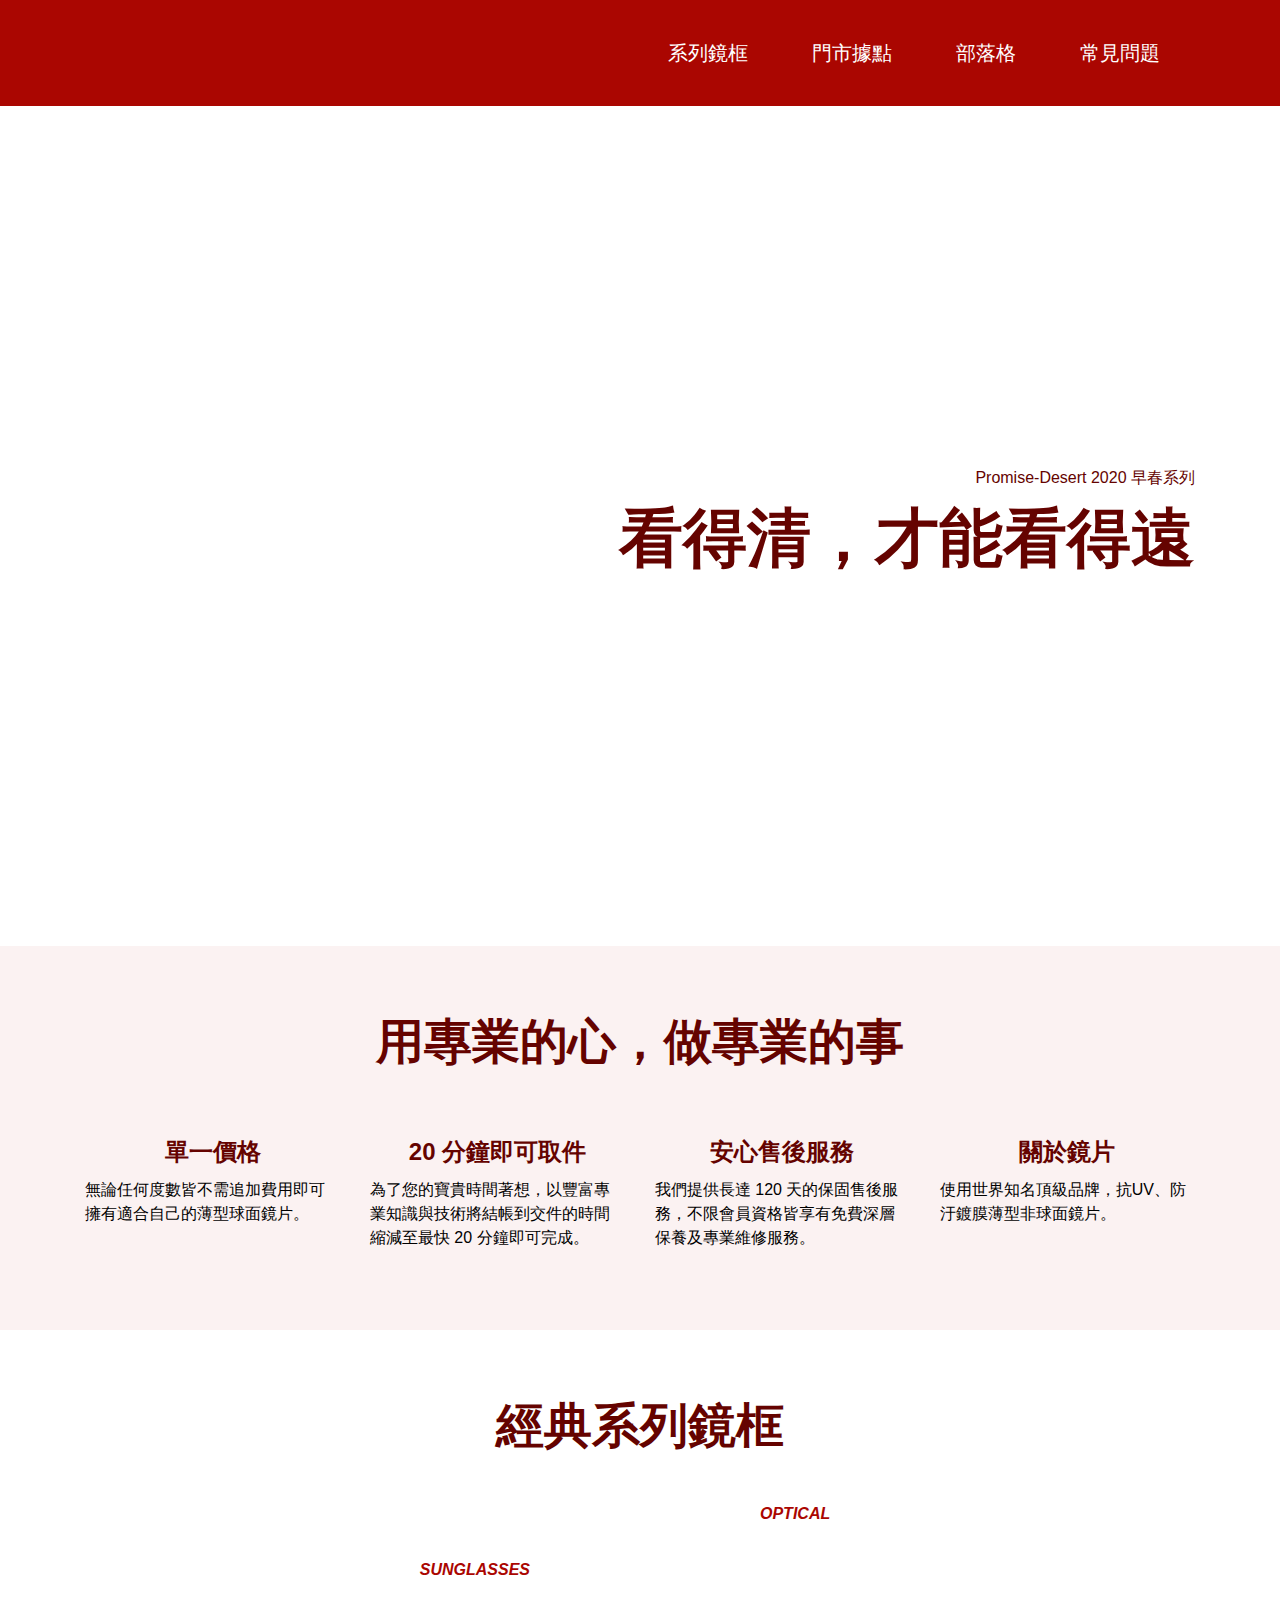
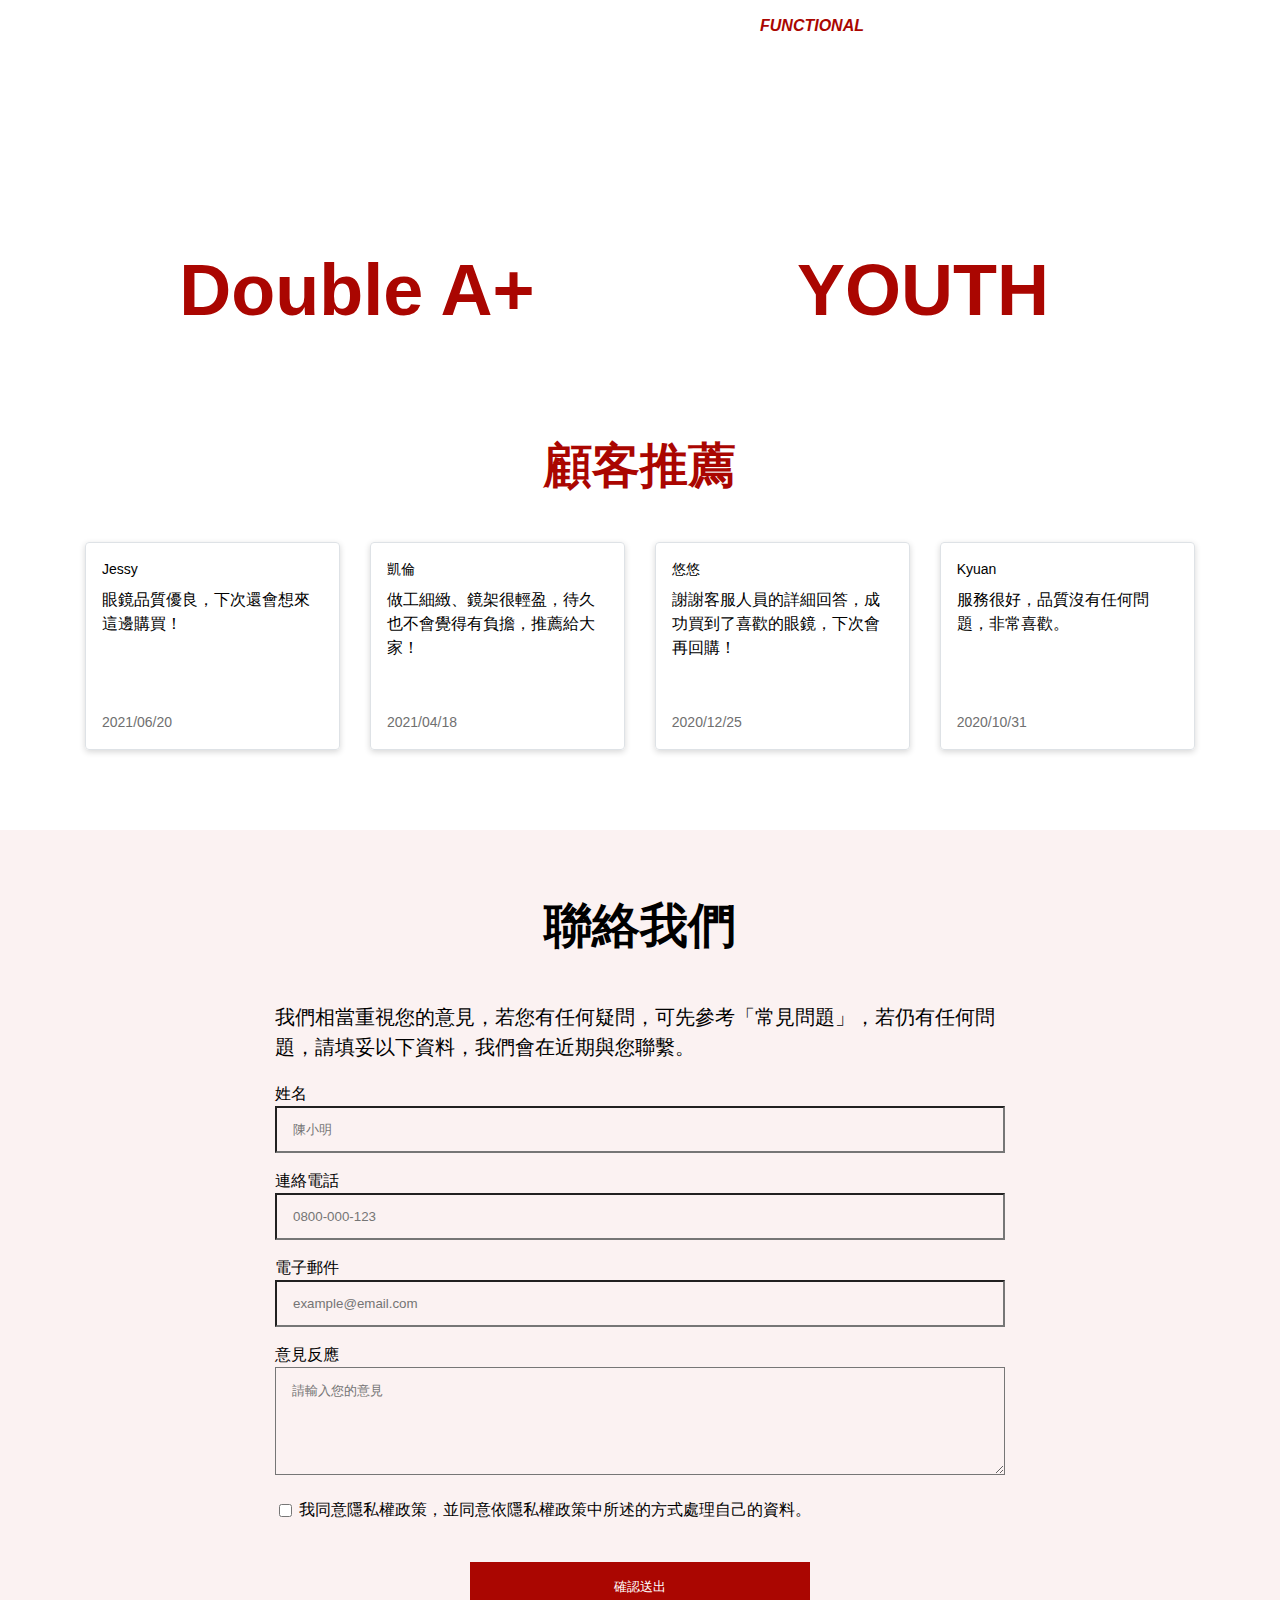
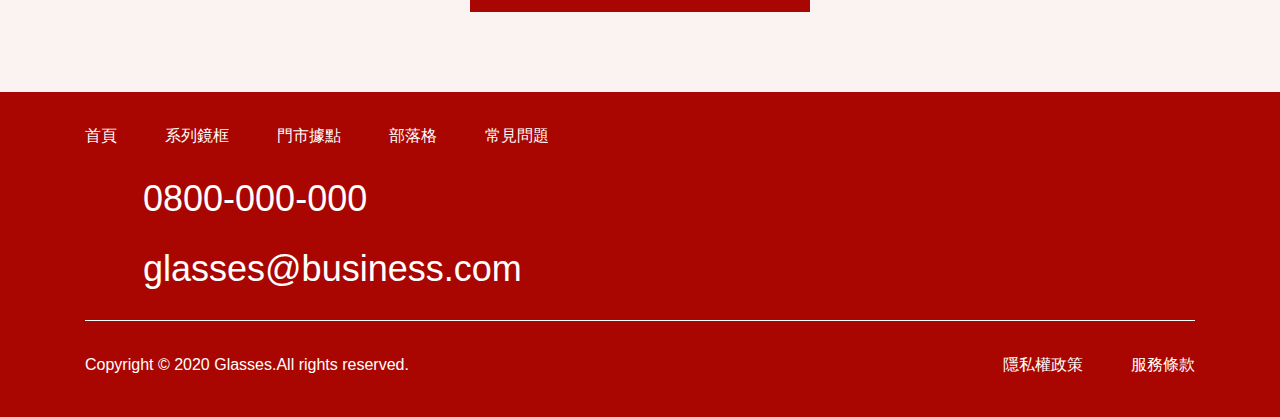
==== commit 7a131c68: "Update 2021-08-24T03:32:09.282Z" ====
--- a/index.html
+++ b/index.html
@@ -15,7 +15,7 @@
       <img src="https://raw.githubusercontent.com/hexschool/webLayoutTraining1st/master/week3/logo.png" alt="">
     </a>
     <nav>
-      <ul class="menu d-f fxw-w text-center">
+      <ul class="menu d-f fxw-w text-center jc-fe">
         <li><a href="#">系列鏡框</a></li>
         <li><a href="#">門市據點</a></li>
         <li><a href="#">部落格</a></li>
@@ -28,74 +28,74 @@
 <!-- banner -->
 <div class="banner text-second-color">
   <div class="container d-f fd-c jc-c ai-fe h-100">
-    <h3 class="h3">Promise-Desert 2020 早春系列</h3>
+    <p>Promise-Desert 2020 早春系列</p>
     <h1 class="h1 fw-b">看得清，才能看得遠</h1>
   </div>
 </div>
 
 <!-- profession -->
-<div class="profession text-center bgc-primary pt-30 pb-40">
+<div class="profession text-center bgc-bg-primary pt-30 pt-md-20 pt-sm-16">
   <div class="container text-second-color">
-    <h2 class="h2 mb-24">用專業的心，做專業的事</h2>
-    <ul class="d-f jc-sb">
-      <li>
+    <h2 class="h2 mb-20 mb-md-16 mb-sm-10">用專業的心，做專業的事</h2>
+    <ul class="d-f jc-sb fxw-w">
+      <li class="pb-40 pb-md-28">
         <img src="https://raw.githubusercontent.com/hexschool/webLayoutTraining1st/master/week3/icon-dollar.svg" alt="">
         <h4 class="h4">單一價格</h4>
-        <p>無論任何度數皆不需追加費用即可擁有適合自己的薄型球面鏡片。</p>
-      </li>
-      <li>
+        <p class="text-black text-left">無論任何度數皆不需追加費用即可擁有適合自己的薄型球面鏡片。</p>
+      </li>
+      <li class="pb-40 pb-md-28">
         <img src="https://raw.githubusercontent.com/hexschool/webLayoutTraining1st/master/week3/icon-clock.svg" alt="">
         <h4 class="h4">20 分鐘即可取件</h4>
-        <p>為了您的寶貴時間著想，以豐富專業知識與技術將結帳到交件的時間縮減至最快 20 分鐘即可完成。</p>
-      </li>
-      <li>
+        <p class="text-black text-left">為了您的寶貴時間著想，以豐富專業知識與技術將結帳到交件的時間縮減至最快 20 分鐘即可完成。</p>
+      </li>
+      <li class="pb-40 pb-md-28">
         <img src="https://raw.githubusercontent.com/hexschool/webLayoutTraining1st/master/week3/icon-heart.svg" alt="">
         <h4 class="h4">安心售後服務</h4>
-        <p>我們提供長達 120 天的保固售後服務，不限會員資格皆享有免費深層保養及專業維修服務。</p>
-      </li>
-      <li>
+        <p class="text-black text-left">我們提供長達 120 天的保固售後服務，不限會員資格皆享有免費深層保養及專業維修服務。</p>
+      </li>
+      <li class="pb-40 pb-md-28">
         <img src="https://raw.githubusercontent.com/hexschool/webLayoutTraining1st/master/week3/icon-glasses.svg" alt="">
         <h4 class="h4">關於鏡片</h4>
-        <p>使用世界知名頂級品牌，抗UV、防汙鍍膜薄型非球面鏡片。</p>
+        <p class="text-black text-left">使用世界知名頂級品牌，抗UV、防汙鍍膜薄型非球面鏡片。</p>
       </li>
     </ul>
   </div>
 </div>
 
 <!-- product -->
-<div class="container text-center pt-30 pb-40">
-  <h2 class="h2 text-second-color mb-20 fw-900">經典系列鏡框</h2>
+<div class="container text-center pt-30 pb-40 pt-md-20 pb-md-28 pt-sm-16 pb-sm-20">
+  <h2 class="h2 text-second-color fw-900 mb-20 mb-md-16 mb-sm-10">經典系列鏡框</h2>
   <ul class="text-primary-color product">
-    <li class="mb-32 d-f jc-fs ai-c">
+    <li class="mb-16 mb-md-4 d-f jc-fs ai-c">
       <img class="pic mr-15" src="https://raw.githubusercontent.com/hexschool/webLayoutTraining1st/master/week3/product-1.png" alt="">
-      <h2 class="h2 fs-i fw-900  d-f ai-c">
+      <p class="product-title fs-i fw-900  d-f ai-c jc-sm-c">
         <img class="mr-5" src="https://raw.githubusercontent.com/hexschool/webLayoutTraining1st/master/week3/icon-diamond.svg" alt="">
         OPTICAL
-      </h2>
-    </li>
-    <li class="mb-32 d-f fd-rr jc-fs ai-c">
-      <img class="pic" src="https://raw.githubusercontent.com/hexschool/webLayoutTraining1st/master/week3/product-2.png" alt="">
-      <h2 class="h2 fs-i mr-15 fw-900 d-f ai-c">
+      </p>
+    </li>
+    <li class="mb-16 mb-md-4 d-f fd-rr fd-md-r jc-fs ai-c">
+      <img class="pic mr-md-15" src="https://raw.githubusercontent.com/hexschool/webLayoutTraining1st/master/week3/product-2.png" alt="">
+      <p class="product-title fs-i mr-15 fw-900 d-f ai-c jc-sm-c">
         <img class="mr-5" src="https://raw.githubusercontent.com/hexschool/webLayoutTraining1st/master/week3/icon-sun.svg" alt="">
         SUNGLASSES
-      </h2>
+      </p>
     </li>
     <li class="d-f jc-fs ai-c">
       <img class="pic mr-15" src="https://raw.githubusercontent.com/hexschool/webLayoutTraining1st/master/week3/product-3.png" alt="">
-      <h2 class="h2 fs-i fw-900 d-f ai-c">
+      <p class="product-title fs-i fw-900 d-f ai-c jc-sm-c">
         <img class="mr-5" src="https://raw.githubusercontent.com/hexschool/webLayoutTraining1st/master/week3/icon-thunder.svg" alt="">
         FUNCTIONAL
-      </h2>
+      </p>
     </li>
   </ul>
 </div>
 
 <!-- design -->
 <div class="design">
-  <div class="container text-center pt-30 pb-40">
-    <h2 class="h2 text-white mb-20">聯名設計鏡框</h2>
-    <ul class="d-f jc-sb text-center text-primary-color">
-      <li class="fw-b">
+  <div class="container text-center pt-30 pb-40 pt-md-20 pb-md-28 pt-sm-16 pb-sm-20">
+    <h2 class="h2 text-white mb-20 mb-md-16 mb-sm-10">聯名設計鏡框</h2>
+    <ul class="d-f jc-sb text-center text-primary-color fxw-w">
+      <li class="fw-b mb-sm-8">
         <img src="https://hexschool.github.io/webLayoutTraining1st/week3/product-8.png" alt="">
         <p>Double A+</p>
       </li>
@@ -108,9 +108,9 @@
 </div>
 
 <!-- customer -->
-<div class="container text-center pt-30 pb-40">
-  <h2 class="h2 mb-20 text-primary-color">顧客推薦</h2>
-  <ul class="d-f jc-sb">
+<div class="container text-center pt-30 pb-40 pt-md-20 pb-md-12 pt-sm-16">
+  <h2 class="h2 mb-20 mb-md-16 mb-sm-10 text-primary-color">顧客推薦</h2>
+  <ul class="d-f jc-sb fxw-w">
     <li class="card">
       <img class="card-img-top" src="https://raw.githubusercontent.com/hexschool/webLayoutTraining1st/master/week3/rec-1.png" alt="">
       <div class="card-body">
@@ -155,29 +155,31 @@
 </div>
 
 <!-- contact us -->
-<div class="bgc-primary">
-  <div class="container pt-30 pb-40">
-    <h2 class="h2 text-center mb-20">聯絡我們</h2>
-    <p class="mb-10 h5">我們相當重視您的意見，若您有任何疑問，可先參考「常見問題」，若仍有任何問題，請填妥以下資料，我們會在近期與您聯繫。</p>
+<div class="bgc-bg-primary">
+  <div class="container pt-30 pb-40 pt-md-20 pb-md-28 pt-sm-15 pb-sm-20">
+    <h2 class="h2 text-center mb-20 mb-md-16 mb-sm-10">聯絡我們</h2>
+    <div class="contact">
+      <p class="mb-10 h5">我們相當重視您的意見，若您有任何疑問，可先參考「常見問題」，若仍有任何問題，請填妥以下資料，我們會在近期與您聯繫。</p>
       <form>
         <fieldset>
-          <label for="name" class="f_size">姓名</label>
-          <input type="text" id="name" placeholder="陳小明">
-          <label for="tel" class="f_size">連絡電話</label>
-          <input type="tel" id="tel" placeholder="0800-000-123">
-          <label for="mail" class="f_size">電子郵件</label>
-          <input type="email" id="mail" placeholder="example@email.com">
-          <label for="contact-text" class="f_size">意見反應</label>
-          <textarea name="" id="contact-text" placeholder="請輸入您的意見"></textarea>
-          <div class="contact_checkbox mb-5">
+          <label class="form-label" for="name">姓名</label>
+          <input type="text" class="bgc-transparent w-100 mb-8 mb-md-4 px-8 py-7 px-md-6 py-md-4" id="name" placeholder="陳小明">
+          <label class="form-label" for="tel">連絡電話</label>
+          <input type="tel" class="bgc-transparent w-100 mb-8 mb-md-4 px-8 py-7 px-md-6 py-md-4" id="tel" placeholder="0800-000-123">
+          <label class="form-label" for="mail">電子郵件</label>
+          <input type="email" class="bgc-transparent w-100 mb-8 mb-md-4 px-8 py-7 px-md-6 py-md-4" id="mail" placeholder="example@email.com">
+          <label class="form-label" for="contact-text">意見反應</label>
+          <textarea name="" class="bgc-transparent w-100 mb-8 mb-md-4 px-8 py-7 px-md-6 py-md-4 contact-text" id="contact-text" placeholder="請輸入您的意見"></textarea>
+          <div class="mb-20">
             <input type="checkbox" id="contact-check">
-            <label for="contact-check" class="contact_checkbox f_size">我同意隱私權政策，並同意依隱私權政策中所述的方式處理自己的資料。</label>
+            <label class="form-label" for="contact-check">我同意隱私權政策，並同意依隱私權政策中所述的方式處理自己的資料。</label>
           </div>
-          <div class="contact_btn_box">
-            <button type="submit" class="contact_btn f_size">確認送出</button>
+          <div class="text-center">
+            <button type="submit" class="form-label py-8 px-72 py-md-5 px-md-38 py-md-4 px-md-27 bgc-primary text-white contact-submit">確認送出</button>
           </div>
         </fieldset>
       </form>
+    </div>
   </div>
 </div>
 
--- a/assets/style/all.css
+++ b/assets/style/all.css
@@ -161,6 +161,16 @@
     line-height: 21px;
     color: #707070; }
 
+@media (max-width: 769px) {
+  .card {
+    width: 49%;
+    margin-bottom: 32px; } }
+
+@media (max-width: 769px) {
+  .card {
+    width: 100%;
+    margin-bottom: 16px; } }
+
 /** color **/
 .text-white {
   color: #ffffff; }
@@ -176,7 +186,13 @@
 
 /** background-color **/
 .bgc-primary {
+  background-color: #AA0601; }
+
+.bgc-bg-primary {
   background-color: #FBF2F2; }
+
+.bgc-transparent {
+  background-color: rgba(255, 255, 255, 0); }
 
 .d-f {
   display: -webkit-box;
@@ -209,6 +225,11 @@
       -ms-flex-pack: start;
           justify-content: flex-start; }
 
+.jc-fe {
+  -webkit-box-pack: end;
+      -ms-flex-pack: end;
+          justify-content: flex-end; }
+
 .jc-sa {
   -ms-flex-pack: distribute;
       justify-content: space-around; }
@@ -228,7 +249,24 @@
       -ms-flex-align: end;
           align-items: flex-end; }
 
-@media (max-width: 375px) {
+@media (max-width: 769px) {
+  .fd-md-c {
+    -webkit-box-orient: vertical;
+    -webkit-box-direction: normal;
+        -ms-flex-direction: column;
+            flex-direction: column; }
+  .fd-md-r {
+    -webkit-box-orient: horizontal;
+    -webkit-box-direction: normal;
+        -ms-flex-direction: row;
+            flex-direction: row; }
+  .fd-md-rr {
+    -webkit-box-orient: horizontal;
+    -webkit-box-direction: reverse;
+        -ms-flex-direction: row-reverse;
+            flex-direction: row-reverse; } }
+
+@media (max-width: 376px) {
   .fd-sm-c {
     -webkit-box-orient: vertical;
     -webkit-box-direction: normal;
@@ -238,7 +276,11 @@
     -webkit-box-orient: horizontal;
     -webkit-box-direction: reverse;
         -ms-flex-direction: row-reverse;
-            flex-direction: row-reverse; } }
+            flex-direction: row-reverse; }
+  .jc-sm-c {
+    -webkit-box-pack: center;
+        -ms-flex-pack: center;
+            justify-content: center; } }
 
 .fw-900 {
   font-weight: 900; }
@@ -268,6 +310,29 @@
 .h5 {
   font-size: 1.25rem;
   line-height: 30px; }
+
+@media (max-width: 769px) {
+  .h1 {
+    font-size: 3rem;
+    line-height: 72px; }
+  .h2 {
+    font-size: 2rem;
+    line-height: 48px; }
+  .h3 {
+    font-size: 1.875rem; }
+  .h4 {
+    font-size: 1.5rem;
+    line-height: 36px; }
+  .h5 {
+    font-size: 1rem;
+    line-height: 24px; } }
+
+@media (max-width: 376px) {
+  .h1 {
+    font-size: 2rem;
+    line-height: 72px; }
+  .h2 {
+    font-size: 1.5rem; } }
 
 .container {
   max-width: 1140px;
@@ -277,12 +342,15 @@
 .h-100 {
   height: 100%; }
 
-@media (max-width: 768px) {
+.w-100 {
+  width: 100%; }
+
+@media (max-width: 769px) {
   .container {
     max-width: 690px;
     margin: 0 auto; } }
 
-@media (max-width: 375px) {
+@media (max-width: 376px) {
   .container {
     max-width: 345px;
     margin: 0 auto; } }
@@ -1746,7 +1814,7 @@
 .px-90 {
   padding-right: 11.25rem; }
 
-@media (max-width: 768px) {
+@media (max-width: 769px) {
   .pt-md-0,
   .py-md-0 {
     padding-top: 0rem; }
@@ -2118,9 +2186,129 @@
     padding-left: 3.75rem; }
   .pr-md-30,
   .px-md-30 {
-    padding-right: 3.75rem; } }
-
-@media (max-width: 375px) {
+    padding-right: 3.75rem; }
+  .pt-md-31,
+  .py-md-31 {
+    padding-top: 3.875rem; }
+  .pb-md-31,
+  .py-md-31 {
+    padding-bottom: 3.875rem; }
+  .pl-md-31,
+  .px-md-31 {
+    padding-left: 3.875rem; }
+  .pr-md-31,
+  .px-md-31 {
+    padding-right: 3.875rem; }
+  .pt-md-32,
+  .py-md-32 {
+    padding-top: 4rem; }
+  .pb-md-32,
+  .py-md-32 {
+    padding-bottom: 4rem; }
+  .pl-md-32,
+  .px-md-32 {
+    padding-left: 4rem; }
+  .pr-md-32,
+  .px-md-32 {
+    padding-right: 4rem; }
+  .pt-md-33,
+  .py-md-33 {
+    padding-top: 4.125rem; }
+  .pb-md-33,
+  .py-md-33 {
+    padding-bottom: 4.125rem; }
+  .pl-md-33,
+  .px-md-33 {
+    padding-left: 4.125rem; }
+  .pr-md-33,
+  .px-md-33 {
+    padding-right: 4.125rem; }
+  .pt-md-34,
+  .py-md-34 {
+    padding-top: 4.25rem; }
+  .pb-md-34,
+  .py-md-34 {
+    padding-bottom: 4.25rem; }
+  .pl-md-34,
+  .px-md-34 {
+    padding-left: 4.25rem; }
+  .pr-md-34,
+  .px-md-34 {
+    padding-right: 4.25rem; }
+  .pt-md-35,
+  .py-md-35 {
+    padding-top: 4.375rem; }
+  .pb-md-35,
+  .py-md-35 {
+    padding-bottom: 4.375rem; }
+  .pl-md-35,
+  .px-md-35 {
+    padding-left: 4.375rem; }
+  .pr-md-35,
+  .px-md-35 {
+    padding-right: 4.375rem; }
+  .pt-md-36,
+  .py-md-36 {
+    padding-top: 4.5rem; }
+  .pb-md-36,
+  .py-md-36 {
+    padding-bottom: 4.5rem; }
+  .pl-md-36,
+  .px-md-36 {
+    padding-left: 4.5rem; }
+  .pr-md-36,
+  .px-md-36 {
+    padding-right: 4.5rem; }
+  .pt-md-37,
+  .py-md-37 {
+    padding-top: 4.625rem; }
+  .pb-md-37,
+  .py-md-37 {
+    padding-bottom: 4.625rem; }
+  .pl-md-37,
+  .px-md-37 {
+    padding-left: 4.625rem; }
+  .pr-md-37,
+  .px-md-37 {
+    padding-right: 4.625rem; }
+  .pt-md-38,
+  .py-md-38 {
+    padding-top: 4.75rem; }
+  .pb-md-38,
+  .py-md-38 {
+    padding-bottom: 4.75rem; }
+  .pl-md-38,
+  .px-md-38 {
+    padding-left: 4.75rem; }
+  .pr-md-38,
+  .px-md-38 {
+    padding-right: 4.75rem; }
+  .pt-md-39,
+  .py-md-39 {
+    padding-top: 4.875rem; }
+  .pb-md-39,
+  .py-md-39 {
+    padding-bottom: 4.875rem; }
+  .pl-md-39,
+  .px-md-39 {
+    padding-left: 4.875rem; }
+  .pr-md-39,
+  .px-md-39 {
+    padding-right: 4.875rem; }
+  .pt-md-40,
+  .py-md-40 {
+    padding-top: 5rem; }
+  .pb-md-40,
+  .py-md-40 {
+    padding-bottom: 5rem; }
+  .pl-md-40,
+  .px-md-40 {
+    padding-left: 5rem; }
+  .pr-md-40,
+  .px-md-40 {
+    padding-right: 5rem; } }
+
+@media (max-width: 376px) {
   .pt-sm-0,
   .py-sm-0 {
     padding-top: 0rem; }
@@ -3830,7 +4018,7 @@
 .mx-90 {
   margin-right: 11.25rem; }
 
-@media (max-width: 768px) {
+@media (max-width: 769px) {
   .mt-md-0,
   .my-md-0 {
     margin-top: 0rem; }
@@ -4202,9 +4390,129 @@
     margin-left: 3.75rem; }
   .mr-md-30,
   .mx-md-30 {
-    margin-right: 3.75rem; } }
-
-@media (max-width: 375px) {
+    margin-right: 3.75rem; }
+  .mt-md-31,
+  .my-md-31 {
+    margin-top: 3.875rem; }
+  .mb-md-31,
+  .my-md-31 {
+    margin-bottom: 3.875rem; }
+  .ml-md-31,
+  .mx-md-31 {
+    margin-left: 3.875rem; }
+  .mr-md-31,
+  .mx-md-31 {
+    margin-right: 3.875rem; }
+  .mt-md-32,
+  .my-md-32 {
+    margin-top: 4rem; }
+  .mb-md-32,
+  .my-md-32 {
+    margin-bottom: 4rem; }
+  .ml-md-32,
+  .mx-md-32 {
+    margin-left: 4rem; }
+  .mr-md-32,
+  .mx-md-32 {
+    margin-right: 4rem; }
+  .mt-md-33,
+  .my-md-33 {
+    margin-top: 4.125rem; }
+  .mb-md-33,
+  .my-md-33 {
+    margin-bottom: 4.125rem; }
+  .ml-md-33,
+  .mx-md-33 {
+    margin-left: 4.125rem; }
+  .mr-md-33,
+  .mx-md-33 {
+    margin-right: 4.125rem; }
+  .mt-md-34,
+  .my-md-34 {
+    margin-top: 4.25rem; }
+  .mb-md-34,
+  .my-md-34 {
+    margin-bottom: 4.25rem; }
+  .ml-md-34,
+  .mx-md-34 {
+    margin-left: 4.25rem; }
+  .mr-md-34,
+  .mx-md-34 {
+    margin-right: 4.25rem; }
+  .mt-md-35,
+  .my-md-35 {
+    margin-top: 4.375rem; }
+  .mb-md-35,
+  .my-md-35 {
+    margin-bottom: 4.375rem; }
+  .ml-md-35,
+  .mx-md-35 {
+    margin-left: 4.375rem; }
+  .mr-md-35,
+  .mx-md-35 {
+    margin-right: 4.375rem; }
+  .mt-md-36,
+  .my-md-36 {
+    margin-top: 4.5rem; }
+  .mb-md-36,
+  .my-md-36 {
+    margin-bottom: 4.5rem; }
+  .ml-md-36,
+  .mx-md-36 {
+    margin-left: 4.5rem; }
+  .mr-md-36,
+  .mx-md-36 {
+    margin-right: 4.5rem; }
+  .mt-md-37,
+  .my-md-37 {
+    margin-top: 4.625rem; }
+  .mb-md-37,
+  .my-md-37 {
+    margin-bottom: 4.625rem; }
+  .ml-md-37,
+  .mx-md-37 {
+    margin-left: 4.625rem; }
+  .mr-md-37,
+  .mx-md-37 {
+    margin-right: 4.625rem; }
+  .mt-md-38,
+  .my-md-38 {
+    margin-top: 4.75rem; }
+  .mb-md-38,
+  .my-md-38 {
+    margin-bottom: 4.75rem; }
+  .ml-md-38,
+  .mx-md-38 {
+    margin-left: 4.75rem; }
+  .mr-md-38,
+  .mx-md-38 {
+    margin-right: 4.75rem; }
+  .mt-md-39,
+  .my-md-39 {
+    margin-top: 4.875rem; }
+  .mb-md-39,
+  .my-md-39 {
+    margin-bottom: 4.875rem; }
+  .ml-md-39,
+  .mx-md-39 {
+    margin-left: 4.875rem; }
+  .mr-md-39,
+  .mx-md-39 {
+    margin-right: 4.875rem; }
+  .mt-md-40,
+  .my-md-40 {
+    margin-top: 5rem; }
+  .mb-md-40,
+  .my-md-40 {
+    margin-bottom: 5rem; }
+  .ml-md-40,
+  .mx-md-40 {
+    margin-left: 5rem; }
+  .mr-md-40,
+  .mx-md-40 {
+    margin-right: 5rem; } }
+
+@media (max-width: 376px) {
   .mt-sm-0,
   .my-sm-0 {
     margin-top: 0rem; }
@@ -4461,6 +4769,9 @@
 .text-center {
   text-align: center; }
 
+.text-left {
+  text-align: left; }
+
 .header {
   background-color: #AA0601;
   padding: 0 88px 0 88px; }
@@ -4472,7 +4783,7 @@
   .menu a:hover {
     background-color: #9F1213; }
 
-@media (max-width: 768px) {
+@media (max-width: 769px) {
   .header {
     padding: 0 39px 0 39px; }
     .header nav {
@@ -4482,7 +4793,7 @@
     color: inherit;
     font-size: 1.25rem; } }
 
-@media (max-width: 375px) {
+@media (max-width: 376px) {
   .header {
     padding: 0; }
   .logo {
@@ -4532,7 +4843,7 @@
     .footer-contact img:last-child {
       margin-right: 20px; }
 
-@media (max-width: 768px) {
+@media (max-width: 769px) {
   .footer {
     padding: 32px 0; }
   .footer-menu li:not(:last-child) {
@@ -4551,7 +4862,7 @@
       .footer-contact img:last-child {
         margin-right: 10px; } }
 
-@media (max-width: 375px) {
+@media (max-width: 376px) {
   .footer {
     padding: 24px 0; }
   .footer-menu {
@@ -4568,26 +4879,32 @@
   background-position: center;
   background-size: cover;
   height: 840px; }
+  .banner .container p {
+    font-size: 16px; }
 
 .profession li {
   width: 23%; }
 
 .profession img {
   margin: 0 auto;
-  padding-bottom: 25px; }
+  padding-bottom: 16px; }
 
 .profession h4 {
   font-weight: bold;
   margin-bottom: 8px; }
 
-.profession p {
+.profession-title {
   text-align: left; }
 
 .product .pic {
   width: 635px; }
 
-.product .h2 img {
-  display: inline-block; }
+.product .p {
+  font-size: 3rem;
+  line-height: 72px; }
+  .product .p img {
+    width: 48px;
+    display: inline-block; }
 
 .design {
   background-image: url("https://hexschool.github.io/webLayoutTraining1st/week3/bg.png");
@@ -4615,4 +4932,61 @@
           -ms-transform: translate(-50%, -50%);
               transform: translate(-50%, -50%); }
 
+.contact {
+  max-width: 730px;
+  margin: 0 auto; }
+  .contact-text {
+    height: 108px; }
+  .contact-submit {
+    border: none; }
+    .contact-submit:hover {
+      -webkit-box-shadow: 3px 3px 2px #00000029;
+              box-shadow: 3px 3px 2px #00000029; }
+
+@media (max-width: 769px) {
+  .banner .container p {
+    font-size: 20px;
+    line-height: 30px; }
+  .profession li {
+    width: 37%; }
+  .product .pic {
+    width: 390px; }
+  .product-title {
+    font-size: 28px; }
+    .product-title img {
+      width: 40px; }
+  .design li {
+    width: 48%; }
+    .design li p {
+      font-size: 32px;
+      line-height: 25px; }
+  .form-label {
+    font-size: 14px;
+    line-height: 21px; } }
+
+@media (max-width: 376px) {
+  .banner {
+    height: 394px; }
+    .banner .container p {
+      font-size: 16px; }
+  .profession li {
+    width: 78%;
+    margin: 0 auto; }
+  .product .pic {
+    width: 345px; }
+  .product li {
+    position: relative; }
+  .product-title {
+    position: absolute;
+    top: 50%;
+    left: 50%;
+    min-width: 100%;
+    -webkit-transform: translate(-50%, -50%);
+        -ms-transform: translate(-50%, -50%);
+            transform: translate(-50%, -50%); }
+    .product-title img {
+      width: 36px; }
+  .design li {
+    width: 100%; } }
+
 /*# sourceMappingURL=all.css.map */
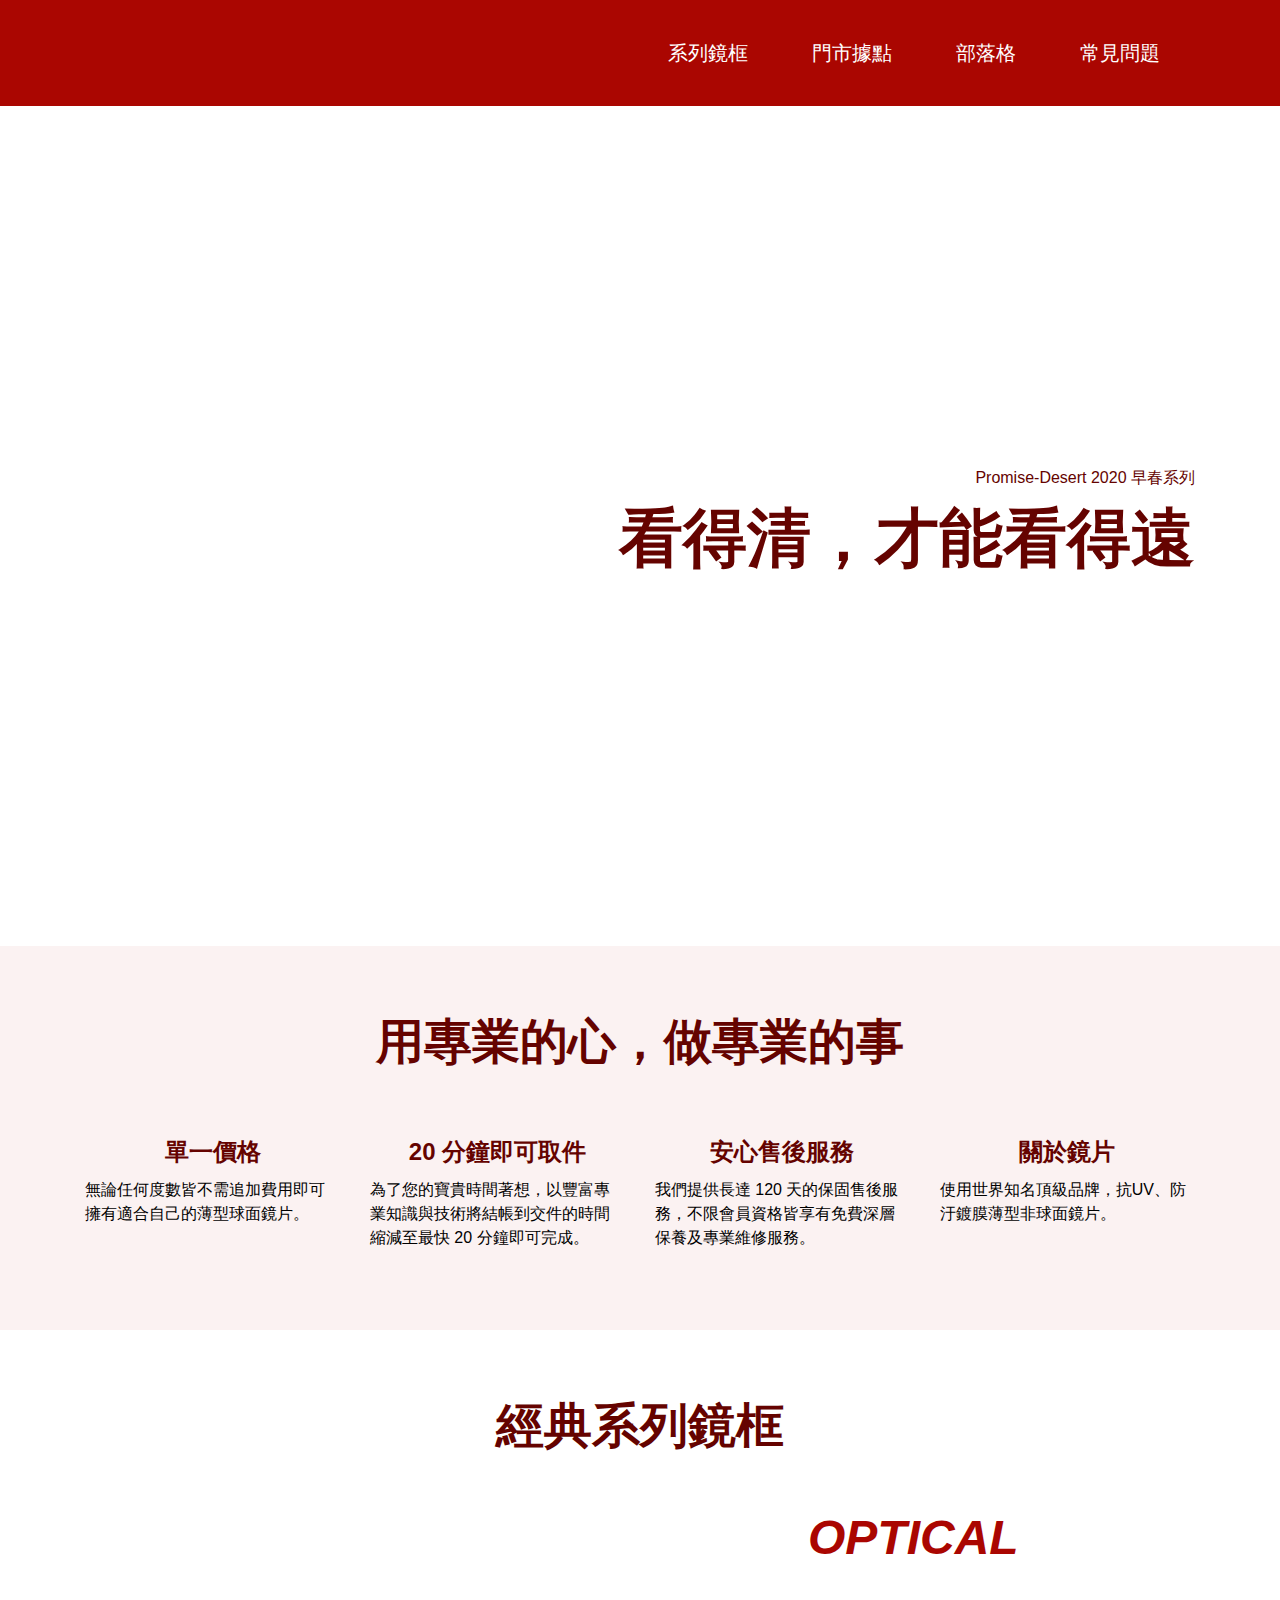
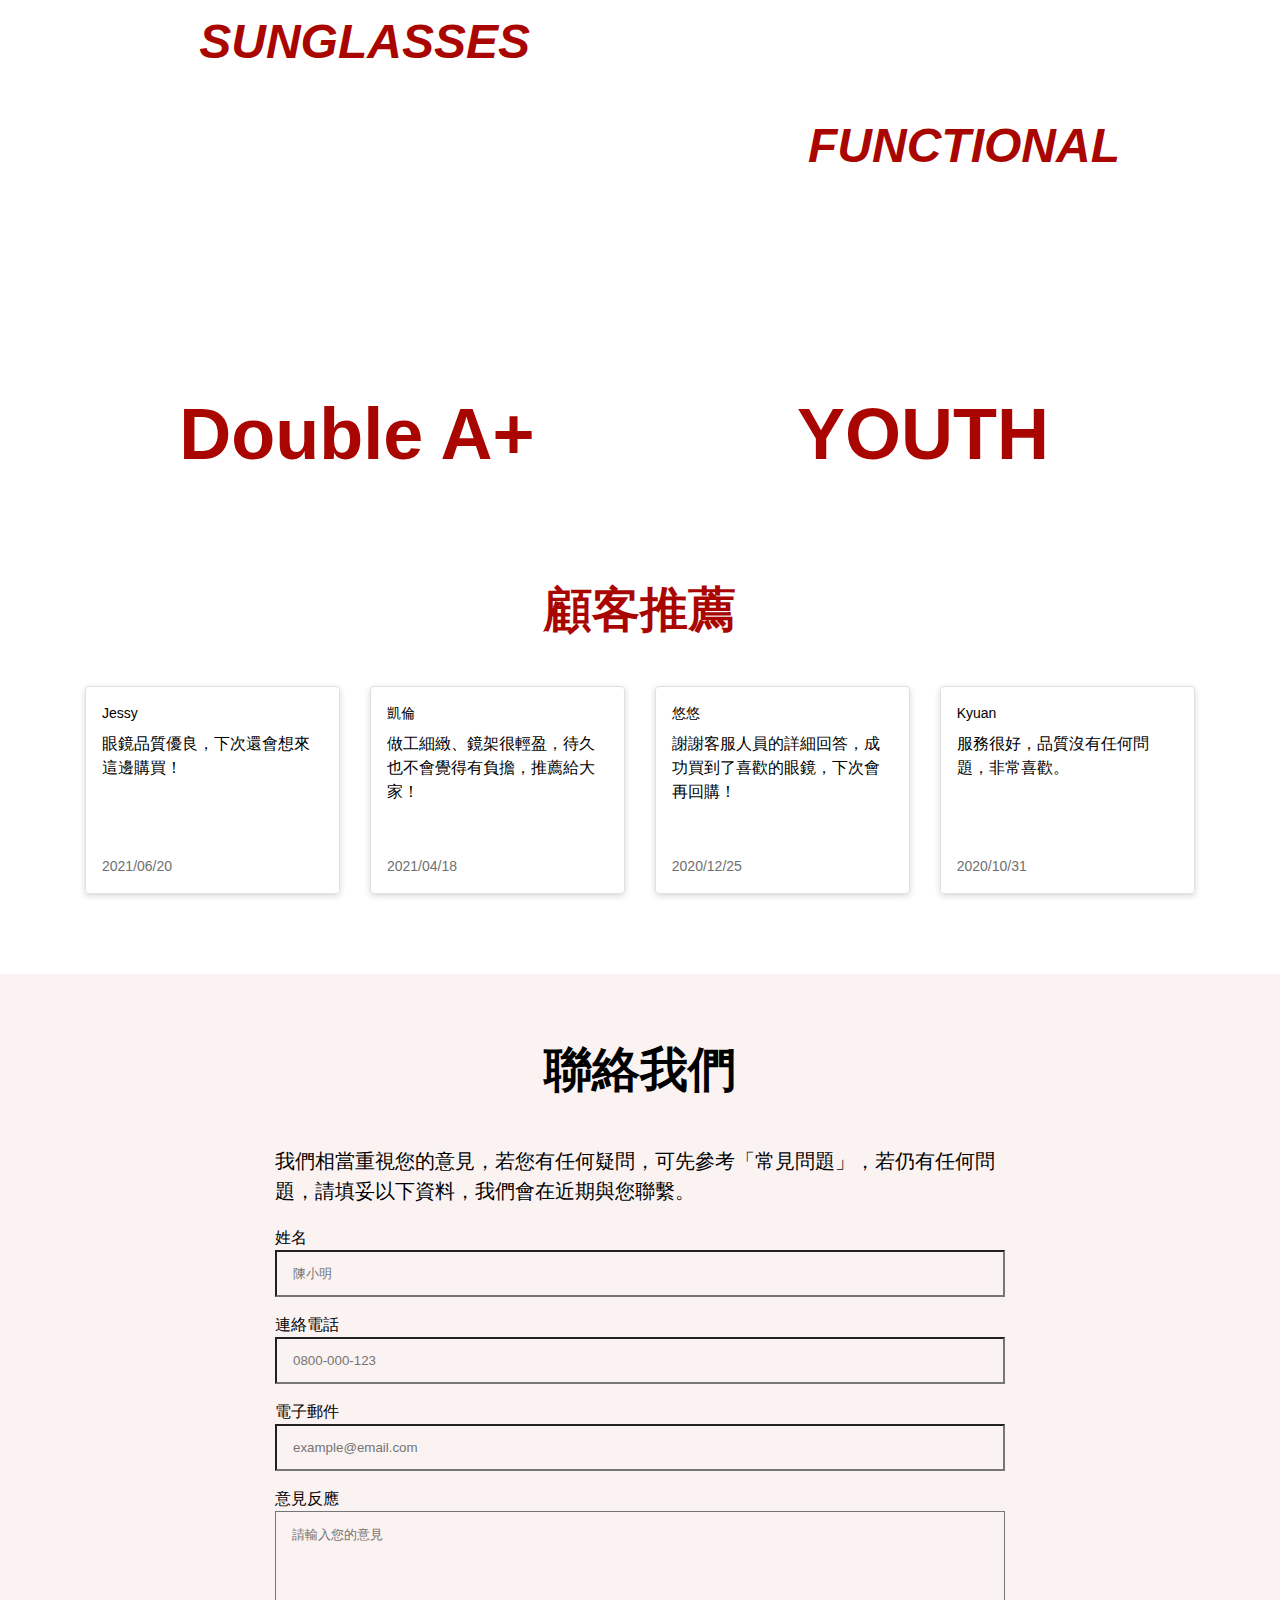
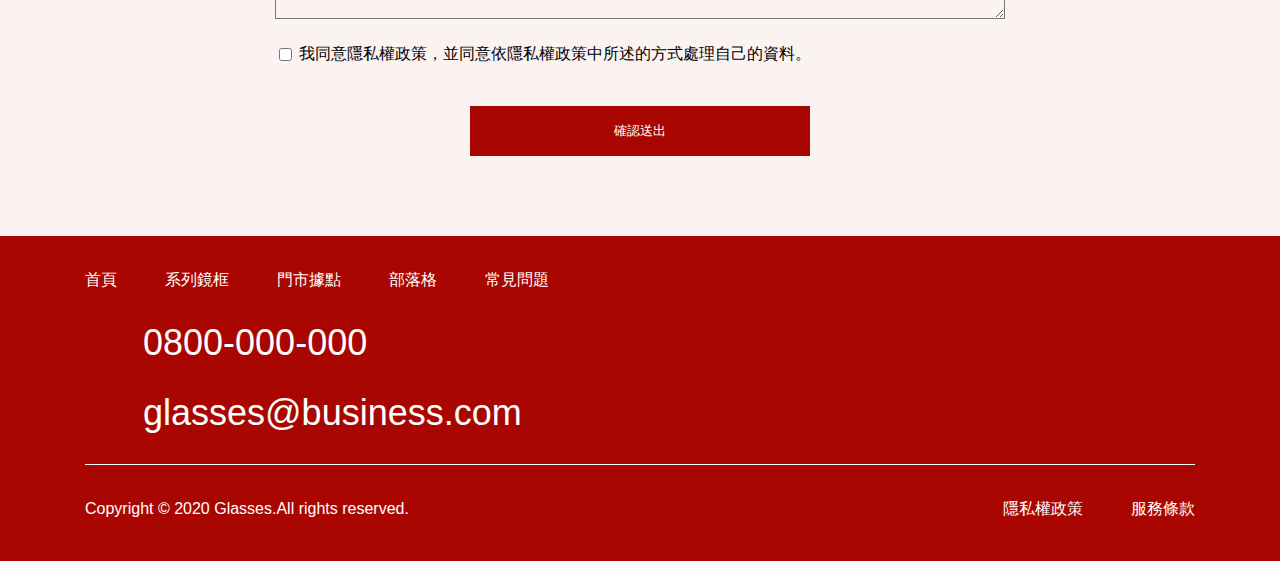
==== commit 8e7a986d: "Update 2021-08-24T10:05:50.770Z" ====
--- a/index.html
+++ b/index.html
@@ -11,12 +11,12 @@
 
 <body>
   <header class="header d-f jc-sb ai-c fd-sm-c text-white">
-    <a class="logo" href="/index.html">
+    <a class="logo" href="index.html">
       <img src="https://raw.githubusercontent.com/hexschool/webLayoutTraining1st/master/week3/logo.png" alt="">
     </a>
     <nav>
       <ul class="menu d-f fxw-w text-center jc-fe">
-        <li><a href="#">系列鏡框</a></li>
+        <li><a href="product_optical.html">系列鏡框</a></li>
         <li><a href="#">門市據點</a></li>
         <li><a href="#">部落格</a></li>
         <li><a href="#">常見問題</a></li>
@@ -65,24 +65,24 @@
 <!-- product -->
 <div class="container text-center pt-30 pb-40 pt-md-20 pb-md-28 pt-sm-16 pb-sm-20">
   <h2 class="h2 text-second-color fw-900 mb-20 mb-md-16 mb-sm-10">經典系列鏡框</h2>
-  <ul class="text-primary-color product">
+  <ul class="text-primary-color index-product">
     <li class="mb-16 mb-md-4 d-f jc-fs ai-c">
       <img class="pic mr-15" src="https://raw.githubusercontent.com/hexschool/webLayoutTraining1st/master/week3/product-1.png" alt="">
-      <p class="product-title fs-i fw-900  d-f ai-c jc-sm-c">
+      <p class="index-product-title fs-i fw-900  d-f ai-c jc-sm-c">
         <img class="mr-5" src="https://raw.githubusercontent.com/hexschool/webLayoutTraining1st/master/week3/icon-diamond.svg" alt="">
         OPTICAL
       </p>
     </li>
     <li class="mb-16 mb-md-4 d-f fd-rr fd-md-r jc-fs ai-c">
       <img class="pic mr-md-15" src="https://raw.githubusercontent.com/hexschool/webLayoutTraining1st/master/week3/product-2.png" alt="">
-      <p class="product-title fs-i mr-15 fw-900 d-f ai-c jc-sm-c">
+      <p class="index-product-title fs-i mr-15 fw-900 d-f ai-c jc-sm-c">
         <img class="mr-5" src="https://raw.githubusercontent.com/hexschool/webLayoutTraining1st/master/week3/icon-sun.svg" alt="">
         SUNGLASSES
       </p>
     </li>
     <li class="d-f jc-fs ai-c">
       <img class="pic mr-15" src="https://raw.githubusercontent.com/hexschool/webLayoutTraining1st/master/week3/product-3.png" alt="">
-      <p class="product-title fs-i fw-900 d-f ai-c jc-sm-c">
+      <p class="index-product-title fs-i fw-900 d-f ai-c jc-sm-c">
         <img class="mr-5" src="https://raw.githubusercontent.com/hexschool/webLayoutTraining1st/master/week3/icon-thunder.svg" alt="">
         FUNCTIONAL
       </p>
--- a/assets/style/all.css
+++ b/assets/style/all.css
@@ -191,8 +191,28 @@
 .bgc-bg-primary {
   background-color: #FBF2F2; }
 
+.bgc-product-color-brown {
+  background-color: #B75929; }
+
+.bgc-product-color-brown-dark {
+  background-color: #5F3E2D; }
+
 .bgc-transparent {
   background-color: rgba(255, 255, 255, 0); }
+
+.d-n {
+  display: none; }
+
+.d-b {
+  display: block; }
+
+@media (max-width: 769px) {
+  .d-md-n {
+    display: none; } }
+
+@media (max-width: 376px) {
+  .d-sm-n {
+    display: none; } }
 
 .d-f {
   display: -webkit-box;
@@ -280,7 +300,13 @@
   .jc-sm-c {
     -webkit-box-pack: center;
         -ms-flex-pack: center;
-            justify-content: center; } }
+            justify-content: center; }
+  .fs-sm-0 {
+    -ms-flex-negative: 0;
+        flex-shrink: 0; }
+  .fs-sm-1 {
+    -ms-flex-negative: 1;
+        flex-shrink: 1; } }
 
 .fw-900 {
   font-weight: 900; }
@@ -2306,7 +2332,487 @@
     padding-left: 5rem; }
   .pr-md-40,
   .px-md-40 {
-    padding-right: 5rem; } }
+    padding-right: 5rem; }
+  .pt-md-41,
+  .py-md-41 {
+    padding-top: 5.125rem; }
+  .pb-md-41,
+  .py-md-41 {
+    padding-bottom: 5.125rem; }
+  .pl-md-41,
+  .px-md-41 {
+    padding-left: 5.125rem; }
+  .pr-md-41,
+  .px-md-41 {
+    padding-right: 5.125rem; }
+  .pt-md-42,
+  .py-md-42 {
+    padding-top: 5.25rem; }
+  .pb-md-42,
+  .py-md-42 {
+    padding-bottom: 5.25rem; }
+  .pl-md-42,
+  .px-md-42 {
+    padding-left: 5.25rem; }
+  .pr-md-42,
+  .px-md-42 {
+    padding-right: 5.25rem; }
+  .pt-md-43,
+  .py-md-43 {
+    padding-top: 5.375rem; }
+  .pb-md-43,
+  .py-md-43 {
+    padding-bottom: 5.375rem; }
+  .pl-md-43,
+  .px-md-43 {
+    padding-left: 5.375rem; }
+  .pr-md-43,
+  .px-md-43 {
+    padding-right: 5.375rem; }
+  .pt-md-44,
+  .py-md-44 {
+    padding-top: 5.5rem; }
+  .pb-md-44,
+  .py-md-44 {
+    padding-bottom: 5.5rem; }
+  .pl-md-44,
+  .px-md-44 {
+    padding-left: 5.5rem; }
+  .pr-md-44,
+  .px-md-44 {
+    padding-right: 5.5rem; }
+  .pt-md-45,
+  .py-md-45 {
+    padding-top: 5.625rem; }
+  .pb-md-45,
+  .py-md-45 {
+    padding-bottom: 5.625rem; }
+  .pl-md-45,
+  .px-md-45 {
+    padding-left: 5.625rem; }
+  .pr-md-45,
+  .px-md-45 {
+    padding-right: 5.625rem; }
+  .pt-md-46,
+  .py-md-46 {
+    padding-top: 5.75rem; }
+  .pb-md-46,
+  .py-md-46 {
+    padding-bottom: 5.75rem; }
+  .pl-md-46,
+  .px-md-46 {
+    padding-left: 5.75rem; }
+  .pr-md-46,
+  .px-md-46 {
+    padding-right: 5.75rem; }
+  .pt-md-47,
+  .py-md-47 {
+    padding-top: 5.875rem; }
+  .pb-md-47,
+  .py-md-47 {
+    padding-bottom: 5.875rem; }
+  .pl-md-47,
+  .px-md-47 {
+    padding-left: 5.875rem; }
+  .pr-md-47,
+  .px-md-47 {
+    padding-right: 5.875rem; }
+  .pt-md-48,
+  .py-md-48 {
+    padding-top: 6rem; }
+  .pb-md-48,
+  .py-md-48 {
+    padding-bottom: 6rem; }
+  .pl-md-48,
+  .px-md-48 {
+    padding-left: 6rem; }
+  .pr-md-48,
+  .px-md-48 {
+    padding-right: 6rem; }
+  .pt-md-49,
+  .py-md-49 {
+    padding-top: 6.125rem; }
+  .pb-md-49,
+  .py-md-49 {
+    padding-bottom: 6.125rem; }
+  .pl-md-49,
+  .px-md-49 {
+    padding-left: 6.125rem; }
+  .pr-md-49,
+  .px-md-49 {
+    padding-right: 6.125rem; }
+  .pt-md-50,
+  .py-md-50 {
+    padding-top: 6.25rem; }
+  .pb-md-50,
+  .py-md-50 {
+    padding-bottom: 6.25rem; }
+  .pl-md-50,
+  .px-md-50 {
+    padding-left: 6.25rem; }
+  .pr-md-50,
+  .px-md-50 {
+    padding-right: 6.25rem; }
+  .pt-md-51,
+  .py-md-51 {
+    padding-top: 6.375rem; }
+  .pb-md-51,
+  .py-md-51 {
+    padding-bottom: 6.375rem; }
+  .pl-md-51,
+  .px-md-51 {
+    padding-left: 6.375rem; }
+  .pr-md-51,
+  .px-md-51 {
+    padding-right: 6.375rem; }
+  .pt-md-52,
+  .py-md-52 {
+    padding-top: 6.5rem; }
+  .pb-md-52,
+  .py-md-52 {
+    padding-bottom: 6.5rem; }
+  .pl-md-52,
+  .px-md-52 {
+    padding-left: 6.5rem; }
+  .pr-md-52,
+  .px-md-52 {
+    padding-right: 6.5rem; }
+  .pt-md-53,
+  .py-md-53 {
+    padding-top: 6.625rem; }
+  .pb-md-53,
+  .py-md-53 {
+    padding-bottom: 6.625rem; }
+  .pl-md-53,
+  .px-md-53 {
+    padding-left: 6.625rem; }
+  .pr-md-53,
+  .px-md-53 {
+    padding-right: 6.625rem; }
+  .pt-md-54,
+  .py-md-54 {
+    padding-top: 6.75rem; }
+  .pb-md-54,
+  .py-md-54 {
+    padding-bottom: 6.75rem; }
+  .pl-md-54,
+  .px-md-54 {
+    padding-left: 6.75rem; }
+  .pr-md-54,
+  .px-md-54 {
+    padding-right: 6.75rem; }
+  .pt-md-55,
+  .py-md-55 {
+    padding-top: 6.875rem; }
+  .pb-md-55,
+  .py-md-55 {
+    padding-bottom: 6.875rem; }
+  .pl-md-55,
+  .px-md-55 {
+    padding-left: 6.875rem; }
+  .pr-md-55,
+  .px-md-55 {
+    padding-right: 6.875rem; }
+  .pt-md-56,
+  .py-md-56 {
+    padding-top: 7rem; }
+  .pb-md-56,
+  .py-md-56 {
+    padding-bottom: 7rem; }
+  .pl-md-56,
+  .px-md-56 {
+    padding-left: 7rem; }
+  .pr-md-56,
+  .px-md-56 {
+    padding-right: 7rem; }
+  .pt-md-57,
+  .py-md-57 {
+    padding-top: 7.125rem; }
+  .pb-md-57,
+  .py-md-57 {
+    padding-bottom: 7.125rem; }
+  .pl-md-57,
+  .px-md-57 {
+    padding-left: 7.125rem; }
+  .pr-md-57,
+  .px-md-57 {
+    padding-right: 7.125rem; }
+  .pt-md-58,
+  .py-md-58 {
+    padding-top: 7.25rem; }
+  .pb-md-58,
+  .py-md-58 {
+    padding-bottom: 7.25rem; }
+  .pl-md-58,
+  .px-md-58 {
+    padding-left: 7.25rem; }
+  .pr-md-58,
+  .px-md-58 {
+    padding-right: 7.25rem; }
+  .pt-md-59,
+  .py-md-59 {
+    padding-top: 7.375rem; }
+  .pb-md-59,
+  .py-md-59 {
+    padding-bottom: 7.375rem; }
+  .pl-md-59,
+  .px-md-59 {
+    padding-left: 7.375rem; }
+  .pr-md-59,
+  .px-md-59 {
+    padding-right: 7.375rem; }
+  .pt-md-60,
+  .py-md-60 {
+    padding-top: 7.5rem; }
+  .pb-md-60,
+  .py-md-60 {
+    padding-bottom: 7.5rem; }
+  .pl-md-60,
+  .px-md-60 {
+    padding-left: 7.5rem; }
+  .pr-md-60,
+  .px-md-60 {
+    padding-right: 7.5rem; }
+  .pt-md-61,
+  .py-md-61 {
+    padding-top: 7.625rem; }
+  .pb-md-61,
+  .py-md-61 {
+    padding-bottom: 7.625rem; }
+  .pl-md-61,
+  .px-md-61 {
+    padding-left: 7.625rem; }
+  .pr-md-61,
+  .px-md-61 {
+    padding-right: 7.625rem; }
+  .pt-md-62,
+  .py-md-62 {
+    padding-top: 7.75rem; }
+  .pb-md-62,
+  .py-md-62 {
+    padding-bottom: 7.75rem; }
+  .pl-md-62,
+  .px-md-62 {
+    padding-left: 7.75rem; }
+  .pr-md-62,
+  .px-md-62 {
+    padding-right: 7.75rem; }
+  .pt-md-63,
+  .py-md-63 {
+    padding-top: 7.875rem; }
+  .pb-md-63,
+  .py-md-63 {
+    padding-bottom: 7.875rem; }
+  .pl-md-63,
+  .px-md-63 {
+    padding-left: 7.875rem; }
+  .pr-md-63,
+  .px-md-63 {
+    padding-right: 7.875rem; }
+  .pt-md-64,
+  .py-md-64 {
+    padding-top: 8rem; }
+  .pb-md-64,
+  .py-md-64 {
+    padding-bottom: 8rem; }
+  .pl-md-64,
+  .px-md-64 {
+    padding-left: 8rem; }
+  .pr-md-64,
+  .px-md-64 {
+    padding-right: 8rem; }
+  .pt-md-65,
+  .py-md-65 {
+    padding-top: 8.125rem; }
+  .pb-md-65,
+  .py-md-65 {
+    padding-bottom: 8.125rem; }
+  .pl-md-65,
+  .px-md-65 {
+    padding-left: 8.125rem; }
+  .pr-md-65,
+  .px-md-65 {
+    padding-right: 8.125rem; }
+  .pt-md-66,
+  .py-md-66 {
+    padding-top: 8.25rem; }
+  .pb-md-66,
+  .py-md-66 {
+    padding-bottom: 8.25rem; }
+  .pl-md-66,
+  .px-md-66 {
+    padding-left: 8.25rem; }
+  .pr-md-66,
+  .px-md-66 {
+    padding-right: 8.25rem; }
+  .pt-md-67,
+  .py-md-67 {
+    padding-top: 8.375rem; }
+  .pb-md-67,
+  .py-md-67 {
+    padding-bottom: 8.375rem; }
+  .pl-md-67,
+  .px-md-67 {
+    padding-left: 8.375rem; }
+  .pr-md-67,
+  .px-md-67 {
+    padding-right: 8.375rem; }
+  .pt-md-68,
+  .py-md-68 {
+    padding-top: 8.5rem; }
+  .pb-md-68,
+  .py-md-68 {
+    padding-bottom: 8.5rem; }
+  .pl-md-68,
+  .px-md-68 {
+    padding-left: 8.5rem; }
+  .pr-md-68,
+  .px-md-68 {
+    padding-right: 8.5rem; }
+  .pt-md-69,
+  .py-md-69 {
+    padding-top: 8.625rem; }
+  .pb-md-69,
+  .py-md-69 {
+    padding-bottom: 8.625rem; }
+  .pl-md-69,
+  .px-md-69 {
+    padding-left: 8.625rem; }
+  .pr-md-69,
+  .px-md-69 {
+    padding-right: 8.625rem; }
+  .pt-md-70,
+  .py-md-70 {
+    padding-top: 8.75rem; }
+  .pb-md-70,
+  .py-md-70 {
+    padding-bottom: 8.75rem; }
+  .pl-md-70,
+  .px-md-70 {
+    padding-left: 8.75rem; }
+  .pr-md-70,
+  .px-md-70 {
+    padding-right: 8.75rem; }
+  .pt-md-71,
+  .py-md-71 {
+    padding-top: 8.875rem; }
+  .pb-md-71,
+  .py-md-71 {
+    padding-bottom: 8.875rem; }
+  .pl-md-71,
+  .px-md-71 {
+    padding-left: 8.875rem; }
+  .pr-md-71,
+  .px-md-71 {
+    padding-right: 8.875rem; }
+  .pt-md-72,
+  .py-md-72 {
+    padding-top: 9rem; }
+  .pb-md-72,
+  .py-md-72 {
+    padding-bottom: 9rem; }
+  .pl-md-72,
+  .px-md-72 {
+    padding-left: 9rem; }
+  .pr-md-72,
+  .px-md-72 {
+    padding-right: 9rem; }
+  .pt-md-73,
+  .py-md-73 {
+    padding-top: 9.125rem; }
+  .pb-md-73,
+  .py-md-73 {
+    padding-bottom: 9.125rem; }
+  .pl-md-73,
+  .px-md-73 {
+    padding-left: 9.125rem; }
+  .pr-md-73,
+  .px-md-73 {
+    padding-right: 9.125rem; }
+  .pt-md-74,
+  .py-md-74 {
+    padding-top: 9.25rem; }
+  .pb-md-74,
+  .py-md-74 {
+    padding-bottom: 9.25rem; }
+  .pl-md-74,
+  .px-md-74 {
+    padding-left: 9.25rem; }
+  .pr-md-74,
+  .px-md-74 {
+    padding-right: 9.25rem; }
+  .pt-md-75,
+  .py-md-75 {
+    padding-top: 9.375rem; }
+  .pb-md-75,
+  .py-md-75 {
+    padding-bottom: 9.375rem; }
+  .pl-md-75,
+  .px-md-75 {
+    padding-left: 9.375rem; }
+  .pr-md-75,
+  .px-md-75 {
+    padding-right: 9.375rem; }
+  .pt-md-76,
+  .py-md-76 {
+    padding-top: 9.5rem; }
+  .pb-md-76,
+  .py-md-76 {
+    padding-bottom: 9.5rem; }
+  .pl-md-76,
+  .px-md-76 {
+    padding-left: 9.5rem; }
+  .pr-md-76,
+  .px-md-76 {
+    padding-right: 9.5rem; }
+  .pt-md-77,
+  .py-md-77 {
+    padding-top: 9.625rem; }
+  .pb-md-77,
+  .py-md-77 {
+    padding-bottom: 9.625rem; }
+  .pl-md-77,
+  .px-md-77 {
+    padding-left: 9.625rem; }
+  .pr-md-77,
+  .px-md-77 {
+    padding-right: 9.625rem; }
+  .pt-md-78,
+  .py-md-78 {
+    padding-top: 9.75rem; }
+  .pb-md-78,
+  .py-md-78 {
+    padding-bottom: 9.75rem; }
+  .pl-md-78,
+  .px-md-78 {
+    padding-left: 9.75rem; }
+  .pr-md-78,
+  .px-md-78 {
+    padding-right: 9.75rem; }
+  .pt-md-79,
+  .py-md-79 {
+    padding-top: 9.875rem; }
+  .pb-md-79,
+  .py-md-79 {
+    padding-bottom: 9.875rem; }
+  .pl-md-79,
+  .px-md-79 {
+    padding-left: 9.875rem; }
+  .pr-md-79,
+  .px-md-79 {
+    padding-right: 9.875rem; }
+  .pt-md-80,
+  .py-md-80 {
+    padding-top: 10rem; }
+  .pb-md-80,
+  .py-md-80 {
+    padding-bottom: 10rem; }
+  .pl-md-80,
+  .px-md-80 {
+    padding-left: 10rem; }
+  .pr-md-80,
+  .px-md-80 {
+    padding-right: 10rem; } }
 
 @media (max-width: 376px) {
   .pt-sm-0,
@@ -4510,7 +5016,487 @@
     margin-left: 5rem; }
   .mr-md-40,
   .mx-md-40 {
-    margin-right: 5rem; } }
+    margin-right: 5rem; }
+  .mt-md-41,
+  .my-md-41 {
+    margin-top: 5.125rem; }
+  .mb-md-41,
+  .my-md-41 {
+    margin-bottom: 5.125rem; }
+  .ml-md-41,
+  .mx-md-41 {
+    margin-left: 5.125rem; }
+  .mr-md-41,
+  .mx-md-41 {
+    margin-right: 5.125rem; }
+  .mt-md-42,
+  .my-md-42 {
+    margin-top: 5.25rem; }
+  .mb-md-42,
+  .my-md-42 {
+    margin-bottom: 5.25rem; }
+  .ml-md-42,
+  .mx-md-42 {
+    margin-left: 5.25rem; }
+  .mr-md-42,
+  .mx-md-42 {
+    margin-right: 5.25rem; }
+  .mt-md-43,
+  .my-md-43 {
+    margin-top: 5.375rem; }
+  .mb-md-43,
+  .my-md-43 {
+    margin-bottom: 5.375rem; }
+  .ml-md-43,
+  .mx-md-43 {
+    margin-left: 5.375rem; }
+  .mr-md-43,
+  .mx-md-43 {
+    margin-right: 5.375rem; }
+  .mt-md-44,
+  .my-md-44 {
+    margin-top: 5.5rem; }
+  .mb-md-44,
+  .my-md-44 {
+    margin-bottom: 5.5rem; }
+  .ml-md-44,
+  .mx-md-44 {
+    margin-left: 5.5rem; }
+  .mr-md-44,
+  .mx-md-44 {
+    margin-right: 5.5rem; }
+  .mt-md-45,
+  .my-md-45 {
+    margin-top: 5.625rem; }
+  .mb-md-45,
+  .my-md-45 {
+    margin-bottom: 5.625rem; }
+  .ml-md-45,
+  .mx-md-45 {
+    margin-left: 5.625rem; }
+  .mr-md-45,
+  .mx-md-45 {
+    margin-right: 5.625rem; }
+  .mt-md-46,
+  .my-md-46 {
+    margin-top: 5.75rem; }
+  .mb-md-46,
+  .my-md-46 {
+    margin-bottom: 5.75rem; }
+  .ml-md-46,
+  .mx-md-46 {
+    margin-left: 5.75rem; }
+  .mr-md-46,
+  .mx-md-46 {
+    margin-right: 5.75rem; }
+  .mt-md-47,
+  .my-md-47 {
+    margin-top: 5.875rem; }
+  .mb-md-47,
+  .my-md-47 {
+    margin-bottom: 5.875rem; }
+  .ml-md-47,
+  .mx-md-47 {
+    margin-left: 5.875rem; }
+  .mr-md-47,
+  .mx-md-47 {
+    margin-right: 5.875rem; }
+  .mt-md-48,
+  .my-md-48 {
+    margin-top: 6rem; }
+  .mb-md-48,
+  .my-md-48 {
+    margin-bottom: 6rem; }
+  .ml-md-48,
+  .mx-md-48 {
+    margin-left: 6rem; }
+  .mr-md-48,
+  .mx-md-48 {
+    margin-right: 6rem; }
+  .mt-md-49,
+  .my-md-49 {
+    margin-top: 6.125rem; }
+  .mb-md-49,
+  .my-md-49 {
+    margin-bottom: 6.125rem; }
+  .ml-md-49,
+  .mx-md-49 {
+    margin-left: 6.125rem; }
+  .mr-md-49,
+  .mx-md-49 {
+    margin-right: 6.125rem; }
+  .mt-md-50,
+  .my-md-50 {
+    margin-top: 6.25rem; }
+  .mb-md-50,
+  .my-md-50 {
+    margin-bottom: 6.25rem; }
+  .ml-md-50,
+  .mx-md-50 {
+    margin-left: 6.25rem; }
+  .mr-md-50,
+  .mx-md-50 {
+    margin-right: 6.25rem; }
+  .mt-md-51,
+  .my-md-51 {
+    margin-top: 6.375rem; }
+  .mb-md-51,
+  .my-md-51 {
+    margin-bottom: 6.375rem; }
+  .ml-md-51,
+  .mx-md-51 {
+    margin-left: 6.375rem; }
+  .mr-md-51,
+  .mx-md-51 {
+    margin-right: 6.375rem; }
+  .mt-md-52,
+  .my-md-52 {
+    margin-top: 6.5rem; }
+  .mb-md-52,
+  .my-md-52 {
+    margin-bottom: 6.5rem; }
+  .ml-md-52,
+  .mx-md-52 {
+    margin-left: 6.5rem; }
+  .mr-md-52,
+  .mx-md-52 {
+    margin-right: 6.5rem; }
+  .mt-md-53,
+  .my-md-53 {
+    margin-top: 6.625rem; }
+  .mb-md-53,
+  .my-md-53 {
+    margin-bottom: 6.625rem; }
+  .ml-md-53,
+  .mx-md-53 {
+    margin-left: 6.625rem; }
+  .mr-md-53,
+  .mx-md-53 {
+    margin-right: 6.625rem; }
+  .mt-md-54,
+  .my-md-54 {
+    margin-top: 6.75rem; }
+  .mb-md-54,
+  .my-md-54 {
+    margin-bottom: 6.75rem; }
+  .ml-md-54,
+  .mx-md-54 {
+    margin-left: 6.75rem; }
+  .mr-md-54,
+  .mx-md-54 {
+    margin-right: 6.75rem; }
+  .mt-md-55,
+  .my-md-55 {
+    margin-top: 6.875rem; }
+  .mb-md-55,
+  .my-md-55 {
+    margin-bottom: 6.875rem; }
+  .ml-md-55,
+  .mx-md-55 {
+    margin-left: 6.875rem; }
+  .mr-md-55,
+  .mx-md-55 {
+    margin-right: 6.875rem; }
+  .mt-md-56,
+  .my-md-56 {
+    margin-top: 7rem; }
+  .mb-md-56,
+  .my-md-56 {
+    margin-bottom: 7rem; }
+  .ml-md-56,
+  .mx-md-56 {
+    margin-left: 7rem; }
+  .mr-md-56,
+  .mx-md-56 {
+    margin-right: 7rem; }
+  .mt-md-57,
+  .my-md-57 {
+    margin-top: 7.125rem; }
+  .mb-md-57,
+  .my-md-57 {
+    margin-bottom: 7.125rem; }
+  .ml-md-57,
+  .mx-md-57 {
+    margin-left: 7.125rem; }
+  .mr-md-57,
+  .mx-md-57 {
+    margin-right: 7.125rem; }
+  .mt-md-58,
+  .my-md-58 {
+    margin-top: 7.25rem; }
+  .mb-md-58,
+  .my-md-58 {
+    margin-bottom: 7.25rem; }
+  .ml-md-58,
+  .mx-md-58 {
+    margin-left: 7.25rem; }
+  .mr-md-58,
+  .mx-md-58 {
+    margin-right: 7.25rem; }
+  .mt-md-59,
+  .my-md-59 {
+    margin-top: 7.375rem; }
+  .mb-md-59,
+  .my-md-59 {
+    margin-bottom: 7.375rem; }
+  .ml-md-59,
+  .mx-md-59 {
+    margin-left: 7.375rem; }
+  .mr-md-59,
+  .mx-md-59 {
+    margin-right: 7.375rem; }
+  .mt-md-60,
+  .my-md-60 {
+    margin-top: 7.5rem; }
+  .mb-md-60,
+  .my-md-60 {
+    margin-bottom: 7.5rem; }
+  .ml-md-60,
+  .mx-md-60 {
+    margin-left: 7.5rem; }
+  .mr-md-60,
+  .mx-md-60 {
+    margin-right: 7.5rem; }
+  .mt-md-61,
+  .my-md-61 {
+    margin-top: 7.625rem; }
+  .mb-md-61,
+  .my-md-61 {
+    margin-bottom: 7.625rem; }
+  .ml-md-61,
+  .mx-md-61 {
+    margin-left: 7.625rem; }
+  .mr-md-61,
+  .mx-md-61 {
+    margin-right: 7.625rem; }
+  .mt-md-62,
+  .my-md-62 {
+    margin-top: 7.75rem; }
+  .mb-md-62,
+  .my-md-62 {
+    margin-bottom: 7.75rem; }
+  .ml-md-62,
+  .mx-md-62 {
+    margin-left: 7.75rem; }
+  .mr-md-62,
+  .mx-md-62 {
+    margin-right: 7.75rem; }
+  .mt-md-63,
+  .my-md-63 {
+    margin-top: 7.875rem; }
+  .mb-md-63,
+  .my-md-63 {
+    margin-bottom: 7.875rem; }
+  .ml-md-63,
+  .mx-md-63 {
+    margin-left: 7.875rem; }
+  .mr-md-63,
+  .mx-md-63 {
+    margin-right: 7.875rem; }
+  .mt-md-64,
+  .my-md-64 {
+    margin-top: 8rem; }
+  .mb-md-64,
+  .my-md-64 {
+    margin-bottom: 8rem; }
+  .ml-md-64,
+  .mx-md-64 {
+    margin-left: 8rem; }
+  .mr-md-64,
+  .mx-md-64 {
+    margin-right: 8rem; }
+  .mt-md-65,
+  .my-md-65 {
+    margin-top: 8.125rem; }
+  .mb-md-65,
+  .my-md-65 {
+    margin-bottom: 8.125rem; }
+  .ml-md-65,
+  .mx-md-65 {
+    margin-left: 8.125rem; }
+  .mr-md-65,
+  .mx-md-65 {
+    margin-right: 8.125rem; }
+  .mt-md-66,
+  .my-md-66 {
+    margin-top: 8.25rem; }
+  .mb-md-66,
+  .my-md-66 {
+    margin-bottom: 8.25rem; }
+  .ml-md-66,
+  .mx-md-66 {
+    margin-left: 8.25rem; }
+  .mr-md-66,
+  .mx-md-66 {
+    margin-right: 8.25rem; }
+  .mt-md-67,
+  .my-md-67 {
+    margin-top: 8.375rem; }
+  .mb-md-67,
+  .my-md-67 {
+    margin-bottom: 8.375rem; }
+  .ml-md-67,
+  .mx-md-67 {
+    margin-left: 8.375rem; }
+  .mr-md-67,
+  .mx-md-67 {
+    margin-right: 8.375rem; }
+  .mt-md-68,
+  .my-md-68 {
+    margin-top: 8.5rem; }
+  .mb-md-68,
+  .my-md-68 {
+    margin-bottom: 8.5rem; }
+  .ml-md-68,
+  .mx-md-68 {
+    margin-left: 8.5rem; }
+  .mr-md-68,
+  .mx-md-68 {
+    margin-right: 8.5rem; }
+  .mt-md-69,
+  .my-md-69 {
+    margin-top: 8.625rem; }
+  .mb-md-69,
+  .my-md-69 {
+    margin-bottom: 8.625rem; }
+  .ml-md-69,
+  .mx-md-69 {
+    margin-left: 8.625rem; }
+  .mr-md-69,
+  .mx-md-69 {
+    margin-right: 8.625rem; }
+  .mt-md-70,
+  .my-md-70 {
+    margin-top: 8.75rem; }
+  .mb-md-70,
+  .my-md-70 {
+    margin-bottom: 8.75rem; }
+  .ml-md-70,
+  .mx-md-70 {
+    margin-left: 8.75rem; }
+  .mr-md-70,
+  .mx-md-70 {
+    margin-right: 8.75rem; }
+  .mt-md-71,
+  .my-md-71 {
+    margin-top: 8.875rem; }
+  .mb-md-71,
+  .my-md-71 {
+    margin-bottom: 8.875rem; }
+  .ml-md-71,
+  .mx-md-71 {
+    margin-left: 8.875rem; }
+  .mr-md-71,
+  .mx-md-71 {
+    margin-right: 8.875rem; }
+  .mt-md-72,
+  .my-md-72 {
+    margin-top: 9rem; }
+  .mb-md-72,
+  .my-md-72 {
+    margin-bottom: 9rem; }
+  .ml-md-72,
+  .mx-md-72 {
+    margin-left: 9rem; }
+  .mr-md-72,
+  .mx-md-72 {
+    margin-right: 9rem; }
+  .mt-md-73,
+  .my-md-73 {
+    margin-top: 9.125rem; }
+  .mb-md-73,
+  .my-md-73 {
+    margin-bottom: 9.125rem; }
+  .ml-md-73,
+  .mx-md-73 {
+    margin-left: 9.125rem; }
+  .mr-md-73,
+  .mx-md-73 {
+    margin-right: 9.125rem; }
+  .mt-md-74,
+  .my-md-74 {
+    margin-top: 9.25rem; }
+  .mb-md-74,
+  .my-md-74 {
+    margin-bottom: 9.25rem; }
+  .ml-md-74,
+  .mx-md-74 {
+    margin-left: 9.25rem; }
+  .mr-md-74,
+  .mx-md-74 {
+    margin-right: 9.25rem; }
+  .mt-md-75,
+  .my-md-75 {
+    margin-top: 9.375rem; }
+  .mb-md-75,
+  .my-md-75 {
+    margin-bottom: 9.375rem; }
+  .ml-md-75,
+  .mx-md-75 {
+    margin-left: 9.375rem; }
+  .mr-md-75,
+  .mx-md-75 {
+    margin-right: 9.375rem; }
+  .mt-md-76,
+  .my-md-76 {
+    margin-top: 9.5rem; }
+  .mb-md-76,
+  .my-md-76 {
+    margin-bottom: 9.5rem; }
+  .ml-md-76,
+  .mx-md-76 {
+    margin-left: 9.5rem; }
+  .mr-md-76,
+  .mx-md-76 {
+    margin-right: 9.5rem; }
+  .mt-md-77,
+  .my-md-77 {
+    margin-top: 9.625rem; }
+  .mb-md-77,
+  .my-md-77 {
+    margin-bottom: 9.625rem; }
+  .ml-md-77,
+  .mx-md-77 {
+    margin-left: 9.625rem; }
+  .mr-md-77,
+  .mx-md-77 {
+    margin-right: 9.625rem; }
+  .mt-md-78,
+  .my-md-78 {
+    margin-top: 9.75rem; }
+  .mb-md-78,
+  .my-md-78 {
+    margin-bottom: 9.75rem; }
+  .ml-md-78,
+  .mx-md-78 {
+    margin-left: 9.75rem; }
+  .mr-md-78,
+  .mx-md-78 {
+    margin-right: 9.75rem; }
+  .mt-md-79,
+  .my-md-79 {
+    margin-top: 9.875rem; }
+  .mb-md-79,
+  .my-md-79 {
+    margin-bottom: 9.875rem; }
+  .ml-md-79,
+  .mx-md-79 {
+    margin-left: 9.875rem; }
+  .mr-md-79,
+  .mx-md-79 {
+    margin-right: 9.875rem; }
+  .mt-md-80,
+  .my-md-80 {
+    margin-top: 10rem; }
+  .mb-md-80,
+  .my-md-80 {
+    margin-bottom: 10rem; }
+  .ml-md-80,
+  .mx-md-80 {
+    margin-left: 10rem; }
+  .mr-md-80,
+  .mx-md-80 {
+    margin-right: 10rem; } }
 
 @media (max-width: 376px) {
   .mt-sm-0,
@@ -4772,6 +5758,9 @@
 .text-left {
   text-align: left; }
 
+.text-right {
+  text-align: right; }
+
 .header {
   background-color: #AA0601;
   padding: 0 88px 0 88px; }
@@ -4896,13 +5885,13 @@
 .profession-title {
   text-align: left; }
 
-.product .pic {
+.index-product .pic {
   width: 635px; }
 
-.product .p {
+.index-product-title {
   font-size: 3rem;
   line-height: 72px; }
-  .product .p img {
+  .index-product-title img {
     width: 48px;
     display: inline-block; }
 
@@ -4949,11 +5938,11 @@
     line-height: 30px; }
   .profession li {
     width: 37%; }
-  .product .pic {
+  .index-product .pic {
     width: 390px; }
-  .product-title {
+  .index-product-title {
     font-size: 28px; }
-    .product-title img {
+    .index-product-title img {
       width: 40px; }
   .design li {
     width: 48%; }
@@ -4972,11 +5961,11 @@
   .profession li {
     width: 78%;
     margin: 0 auto; }
-  .product .pic {
+  .index-product .pic {
     width: 345px; }
-  .product li {
+  .index-product li {
     position: relative; }
-  .product-title {
+  .index-product-title {
     position: absolute;
     top: 50%;
     left: 50%;
@@ -4984,9 +5973,147 @@
     -webkit-transform: translate(-50%, -50%);
         -ms-transform: translate(-50%, -50%);
             transform: translate(-50%, -50%); }
-    .product-title img {
+    .index-product-title img {
       width: 36px; }
   .design li {
     width: 100%; } }
 
+.product-tabs-item {
+  width: 33%;
+  border-right: 1px solid #DCDCDC;
+  border-left: 1px solid #DCDCDC;
+  position: relative; }
+  .product-tabs-item::after {
+    content: "";
+    width: 0;
+    height: 0;
+    bottom: 0;
+    background-color: #AA0601;
+    position: absolute;
+    -webkit-transition: width 0.5s;
+    -o-transition: width 0.5s;
+    transition: width 0.5s; }
+  .product-tabs-item.active {
+    pointer-events: none; }
+  .product-tabs-item.active::after, .product-tabs-item:hover::after {
+    width: 100%;
+    height: 8px; }
+  .product-tabs-item a {
+    color: #000000;
+    font-size: 32px;
+    line-height: 50px; }
+
+.product-banner-1 {
+  background-image: url("https://hexschool.github.io/webLayoutTraining1st/week3/banner-1.png"); }
+
+.product-banner-2 {
+  background-image: url("https://hexschool.github.io/webLayoutTraining1st/week3/banner-2.png"); }
+
+.product-banner-1, .product-banner-2 {
+  background-repeat: no-repeat;
+  background-position: center;
+  background-size: cover;
+  height: 304px;
+  width: 50%; }
+
+.product-list-title-en {
+  font-size: 42px;
+  line-height: 63px; }
+
+.product-list-title-ch {
+  font-size: 32px;
+  line-height: 48px; }
+
+.product-list-item {
+  width: 23%;
+  margin-bottom: 104px; }
+  .product-list-item img:hover {
+    opacity: 0.5; }
+
+.product-list-content li:nth-child(1), .product-list-content li:nth-child(2) {
+  width: 50%; }
+
+.product-list-content li:nth-child(3), .product-list-content li:nth-child(4) {
+  width: 24px;
+  height: 24px;
+  border-radius: 4px; }
+
+.product-list-content p {
+  font-size: 24px;
+  line-height: 36px; }
+
+.pagination li {
+  border: 1px solid #555555;
+  padding: 12px;
+  -webkit-transition: color 0.5s, background-color 0.5s;
+  -o-transition: color 0.5s, background-color 0.5s;
+  transition: color 0.5s, background-color 0.5s; }
+  .pagination li:not(.next):not(.prev) {
+    font-size: 18px;
+    line-height: 27px; }
+    .pagination li:not(.next):not(.prev):hover {
+      background-color: #000000;
+      color: #ffffff; }
+  .pagination li.next, .pagination li.prev {
+    font-size: 19px;
+    line-height: 29px; }
+  .pagination li.has-next:hover, .pagination li.has-prev:hover {
+    background-color: #9c9c9c; }
+
+.pagination .active {
+  background-color: #000000;
+  color: #ffffff; }
+
+.pagination .has-next {
+  background-color: #F2F2F2; }
+
+@media (max-width: 769px) {
+  .product-tabs-item a {
+    font-size: 24px;
+    line-height: 32px; }
+  .product-tabs-item img {
+    max-width: 30px; }
+  .product-list-title-en {
+    font-size: 32px;
+    line-height: 48px; }
+  .product-list-title-ch {
+    font-size: 24px;
+    line-height: 36px; }
+  .product-list-item {
+    width: 43%;
+    margin-bottom: 72px; }
+  .product-list-content p {
+    line-height: 30px; } }
+
+@media (max-width: 376px) {
+  .product-tabs-item {
+    width: auto; }
+    .product-tabs-item a {
+      font-size: 14px;
+      line-height: 23px; }
+    .product-tabs-item img {
+      max-width: 15px; }
+    .product-tabs-item.active::after, .product-tabs-item:hover::after {
+      height: 4px; }
+  .product-banner-1, .product-banner-2 {
+    height: 148px; }
+  .product-list-title-en {
+    font-size: 20px; }
+  .product-list-title-ch {
+    font-size: 16px; }
+  .product-list-item {
+    width: 100%;
+    margin-bottom: 32px; }
+    .product-list-item img {
+      width: 100%; }
+  .product-list-content li:nth-child(3), .product-list-content li:nth-child(4) {
+    width: 15px;
+    height: 15px; }
+  .pagination li:not(.next):not(.prev) {
+    font-size: 16px;
+    line-height: 24px; }
+  .pagination li.next, .pagination li.prev {
+    font-size: 14px;
+    line-height: 26px; } }
+
 /*# sourceMappingURL=all.css.map */
